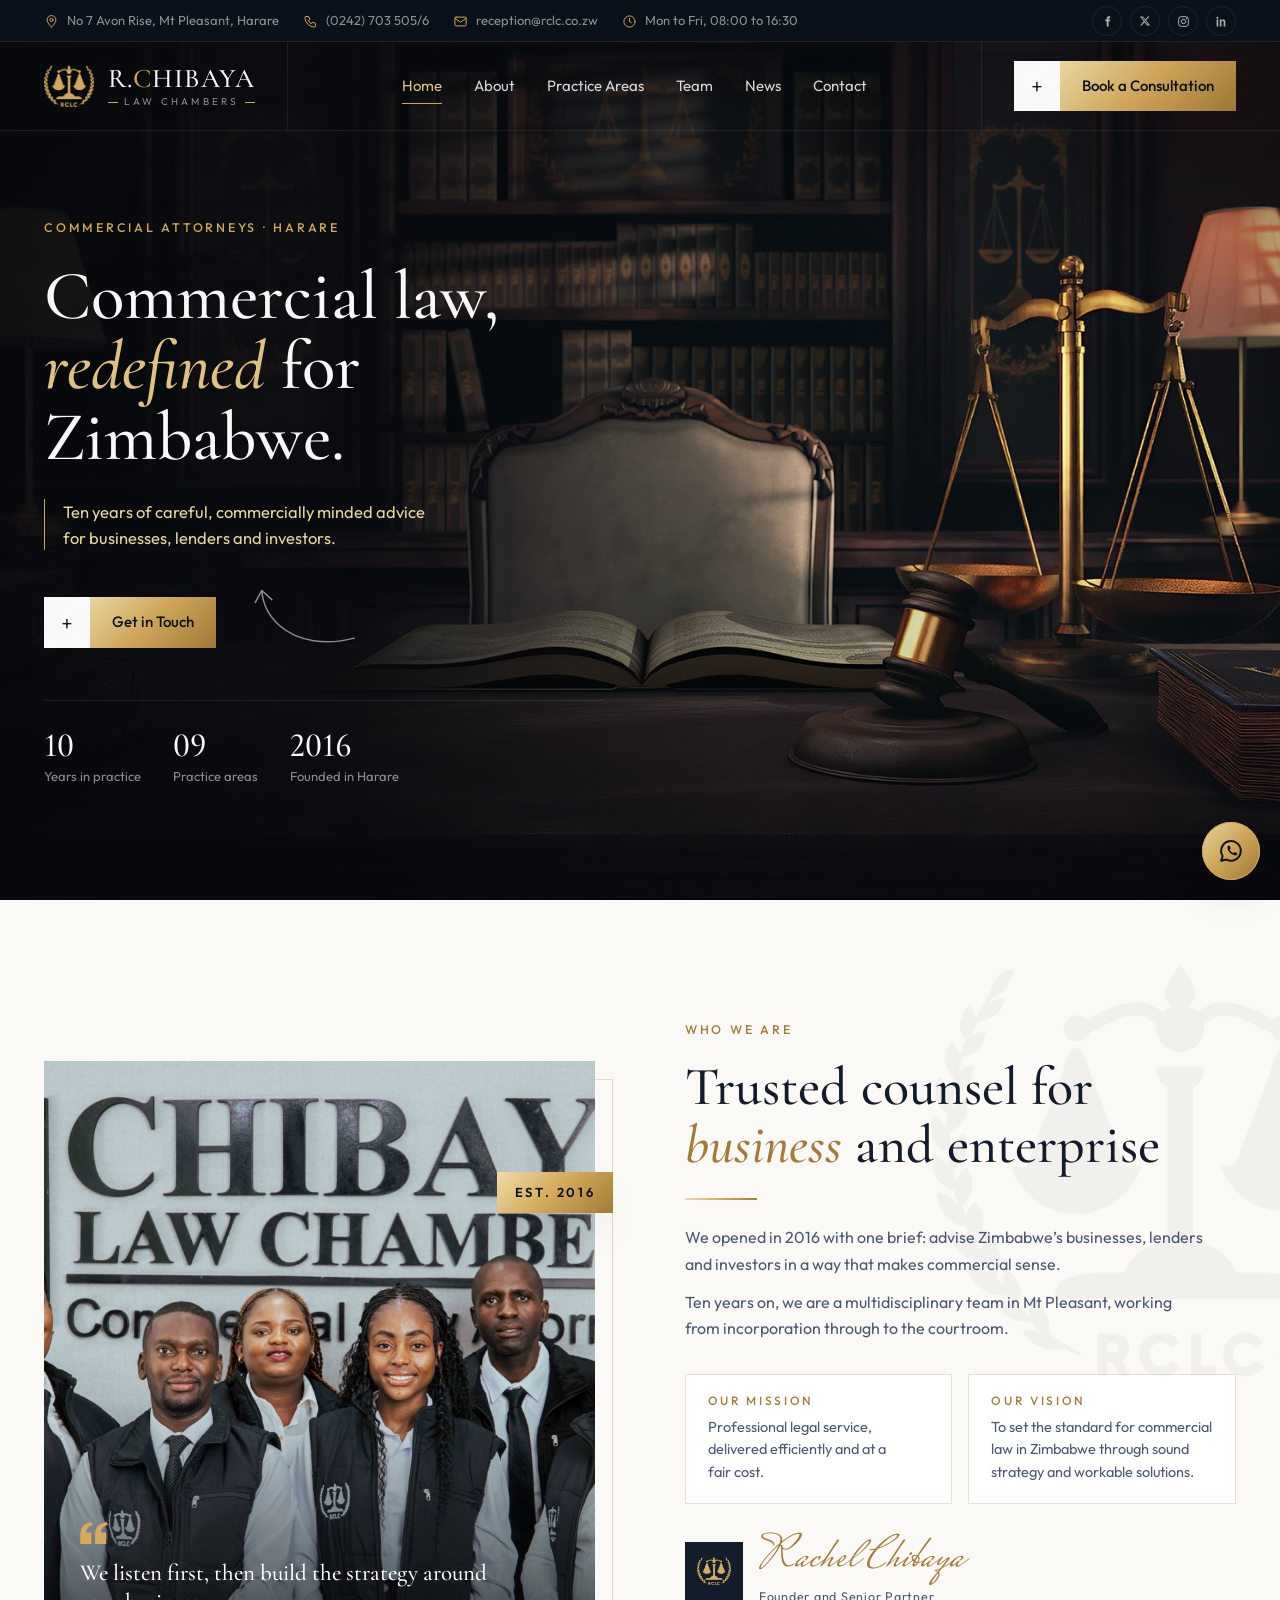
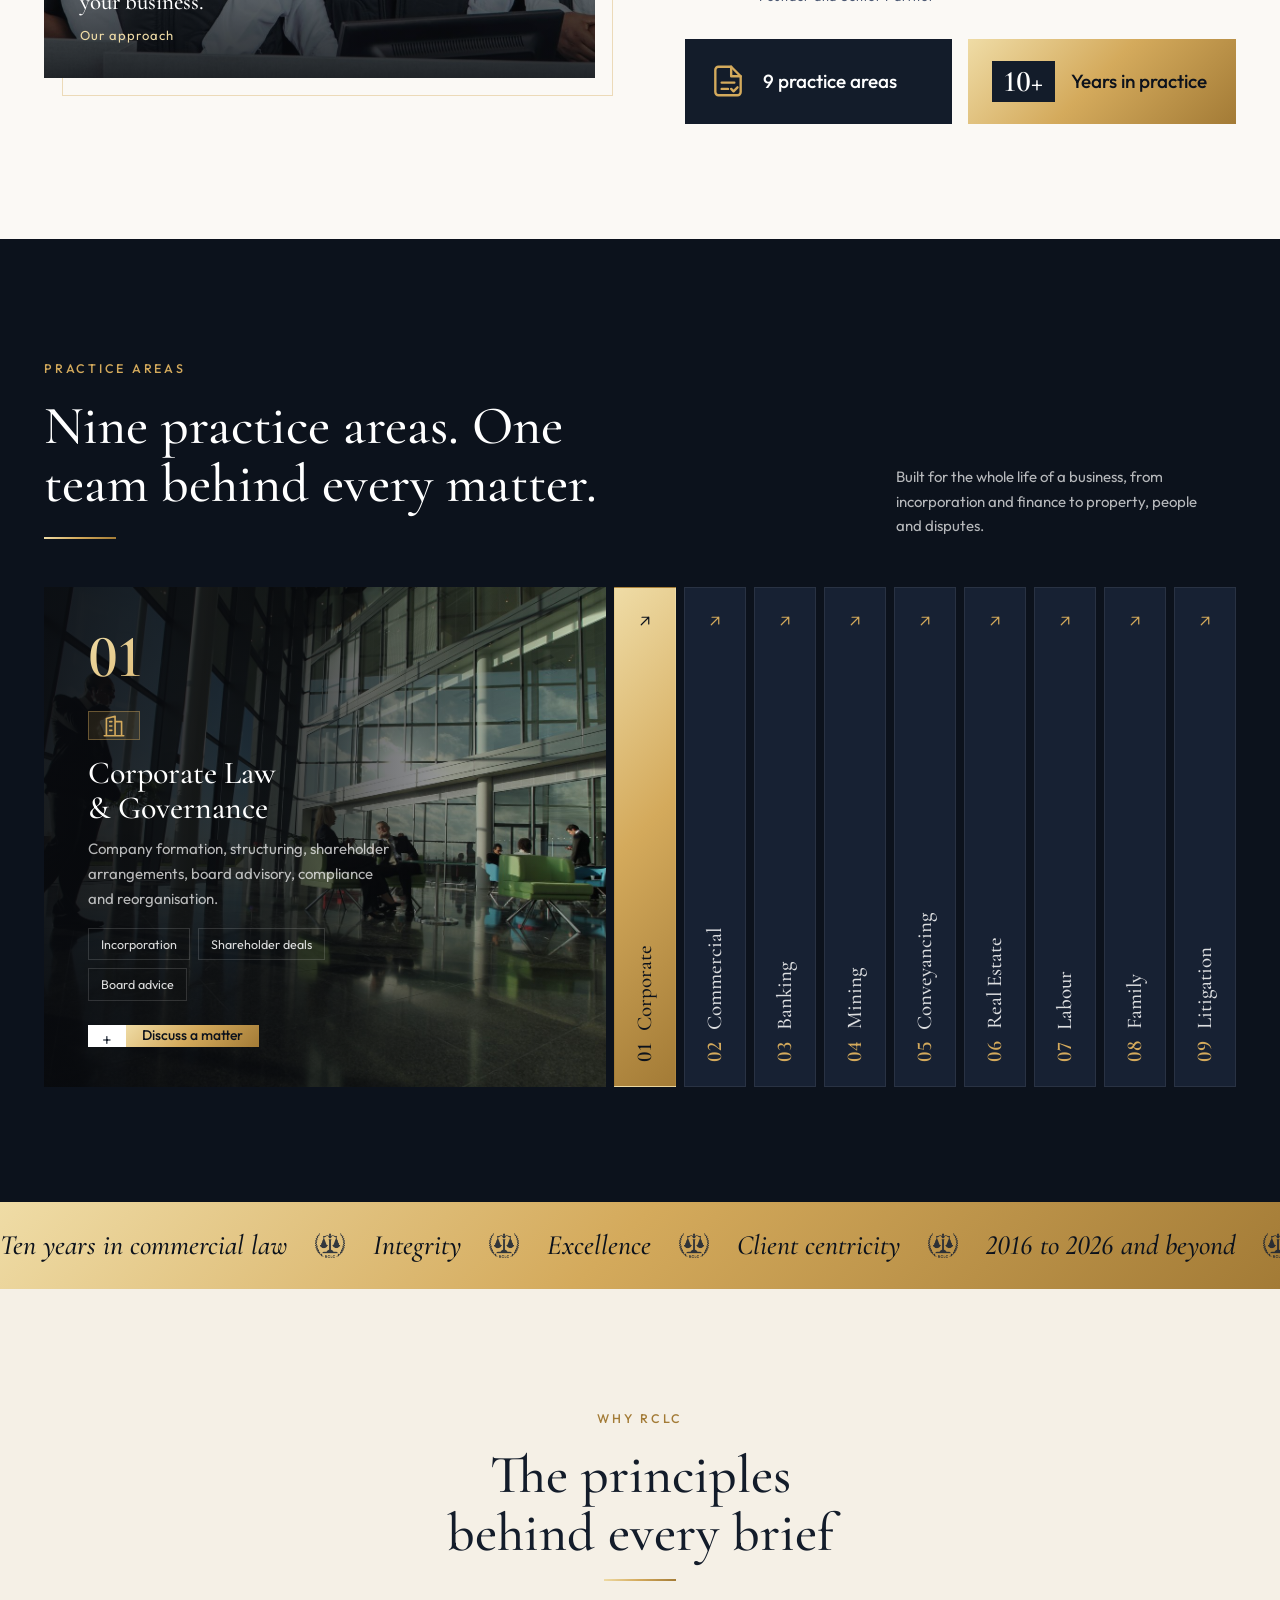
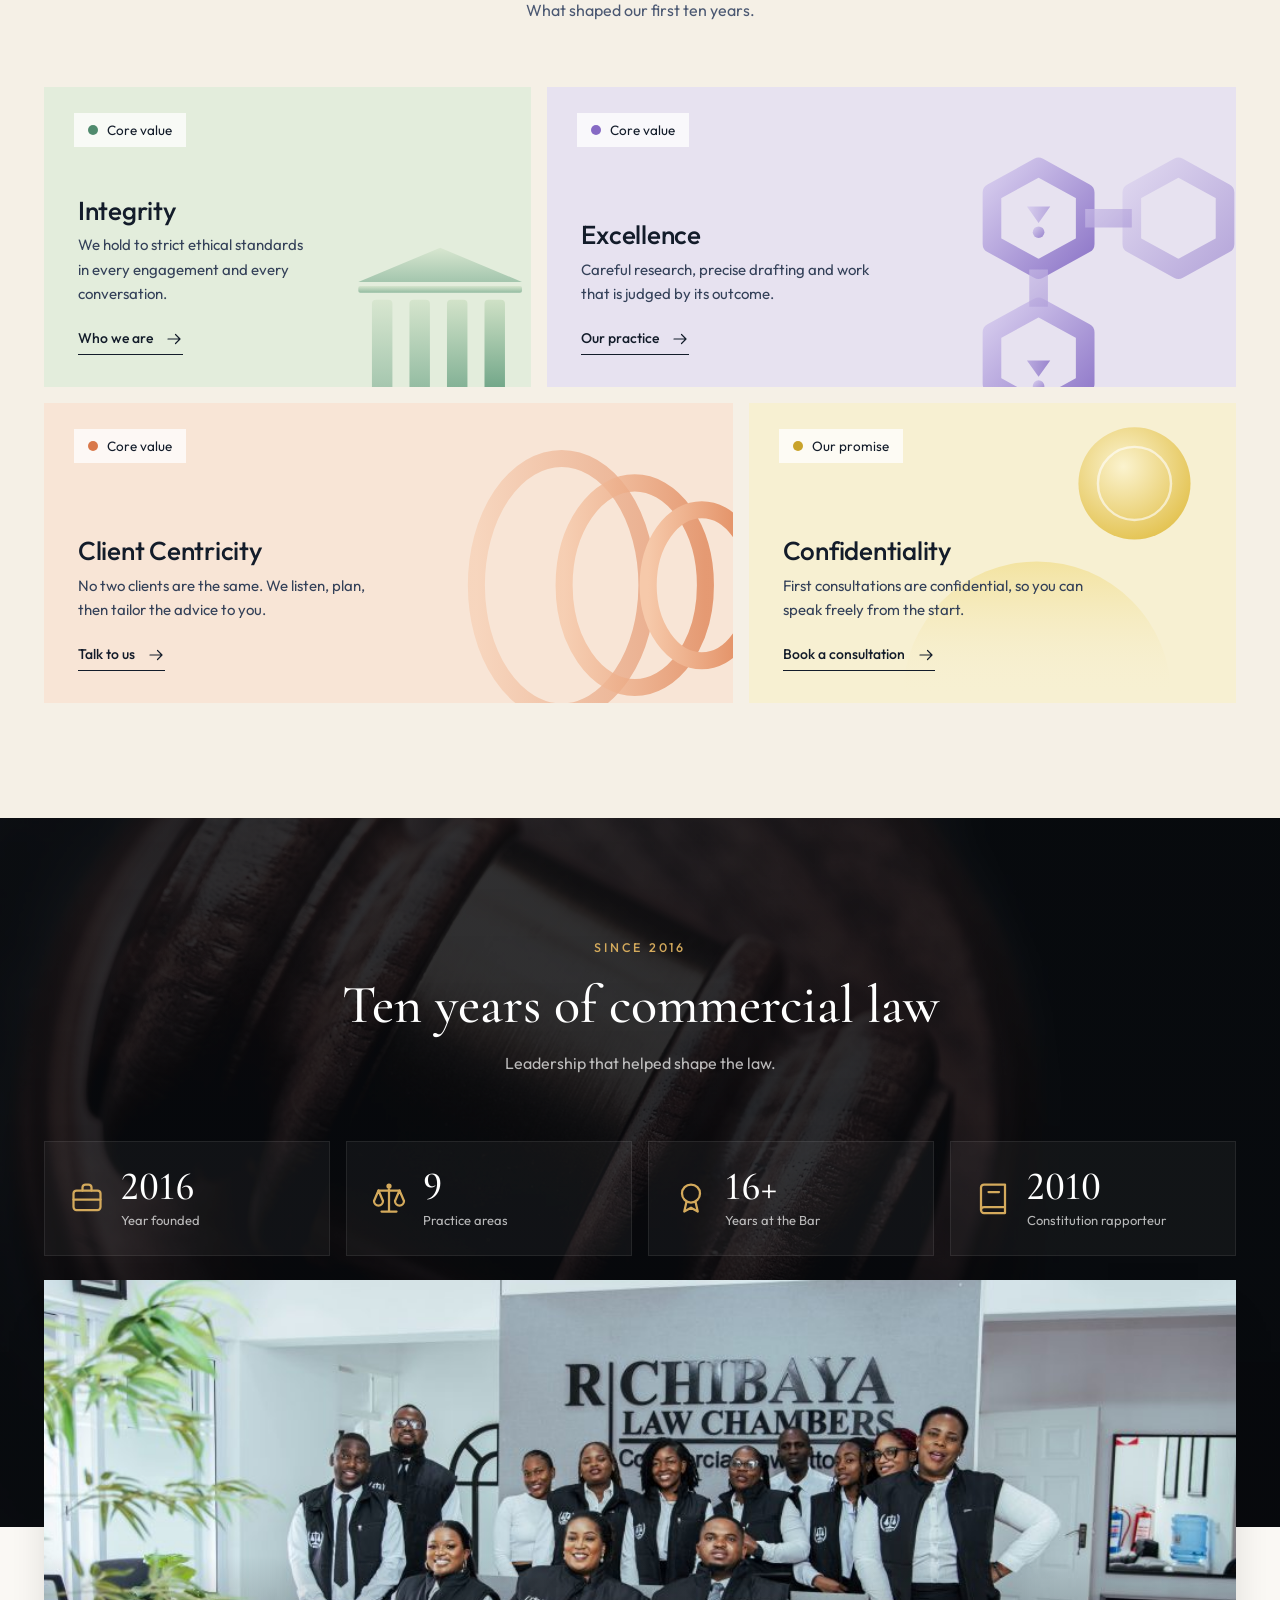
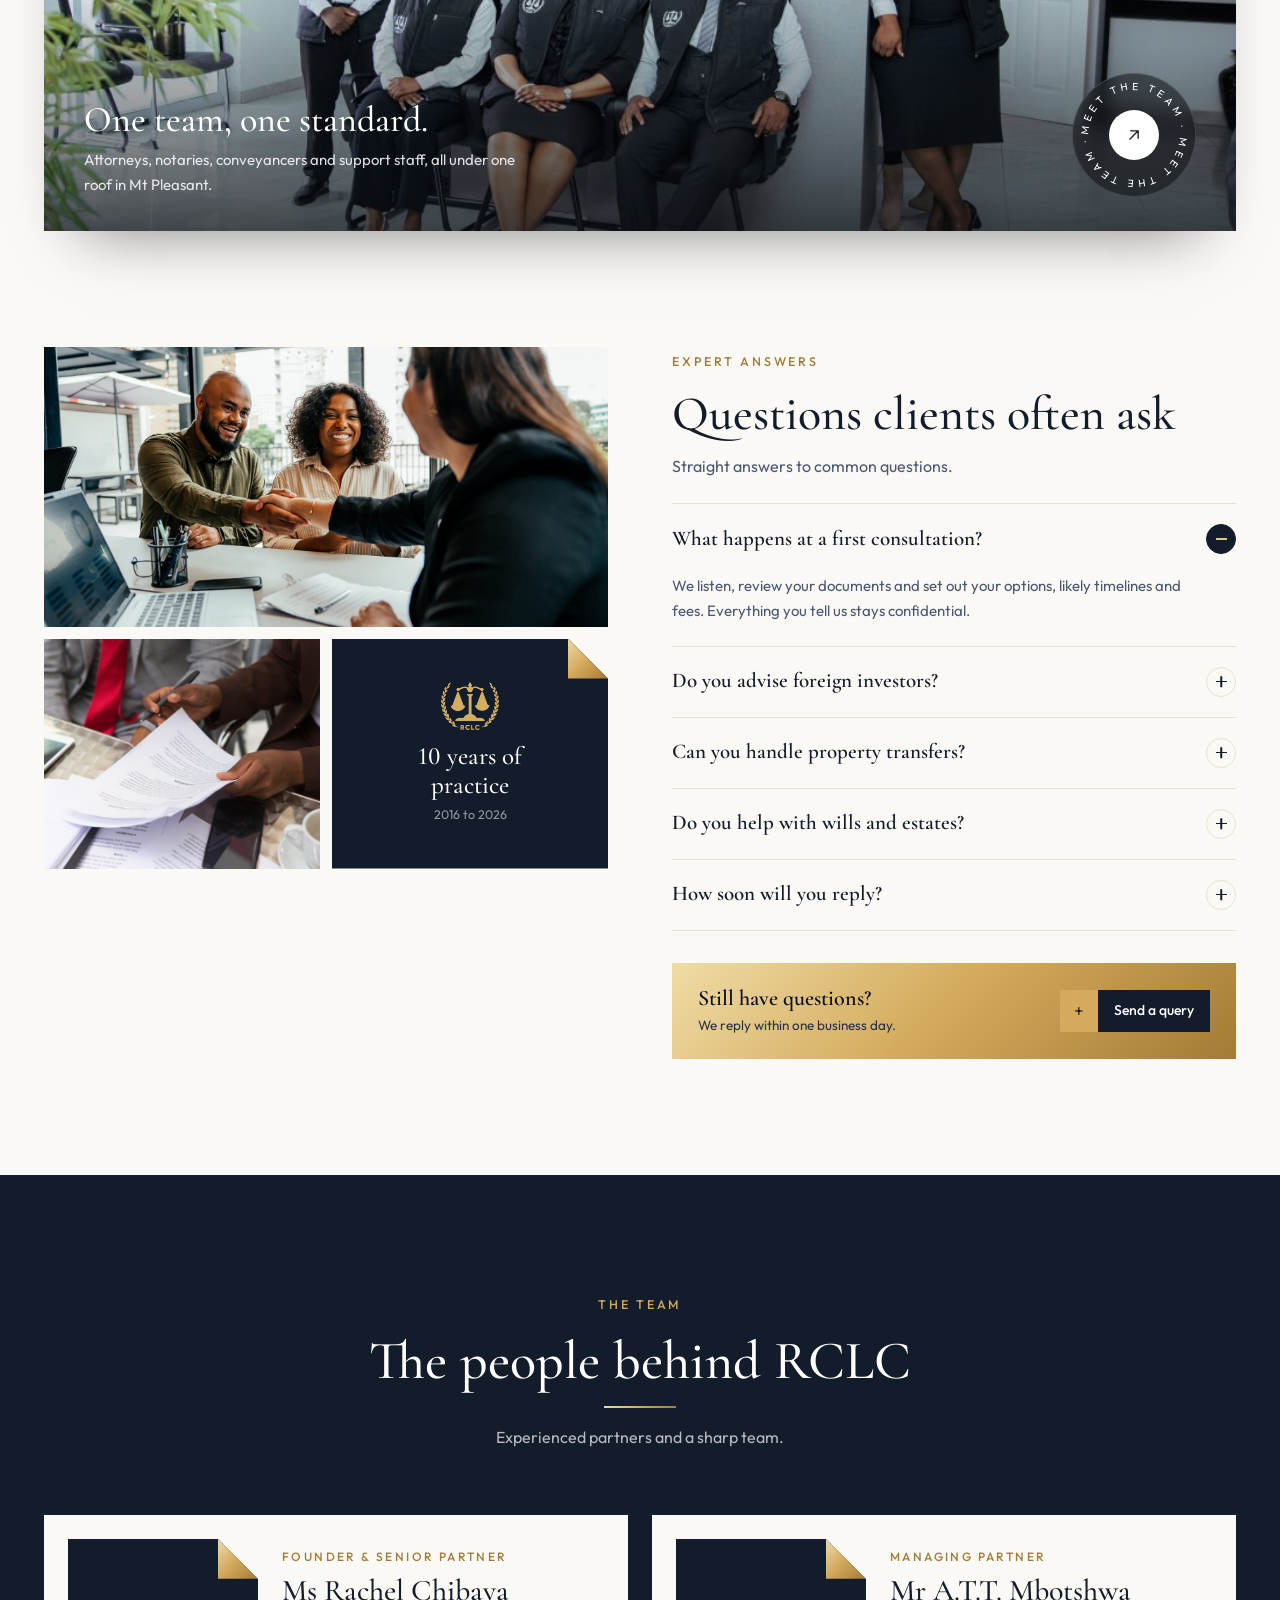
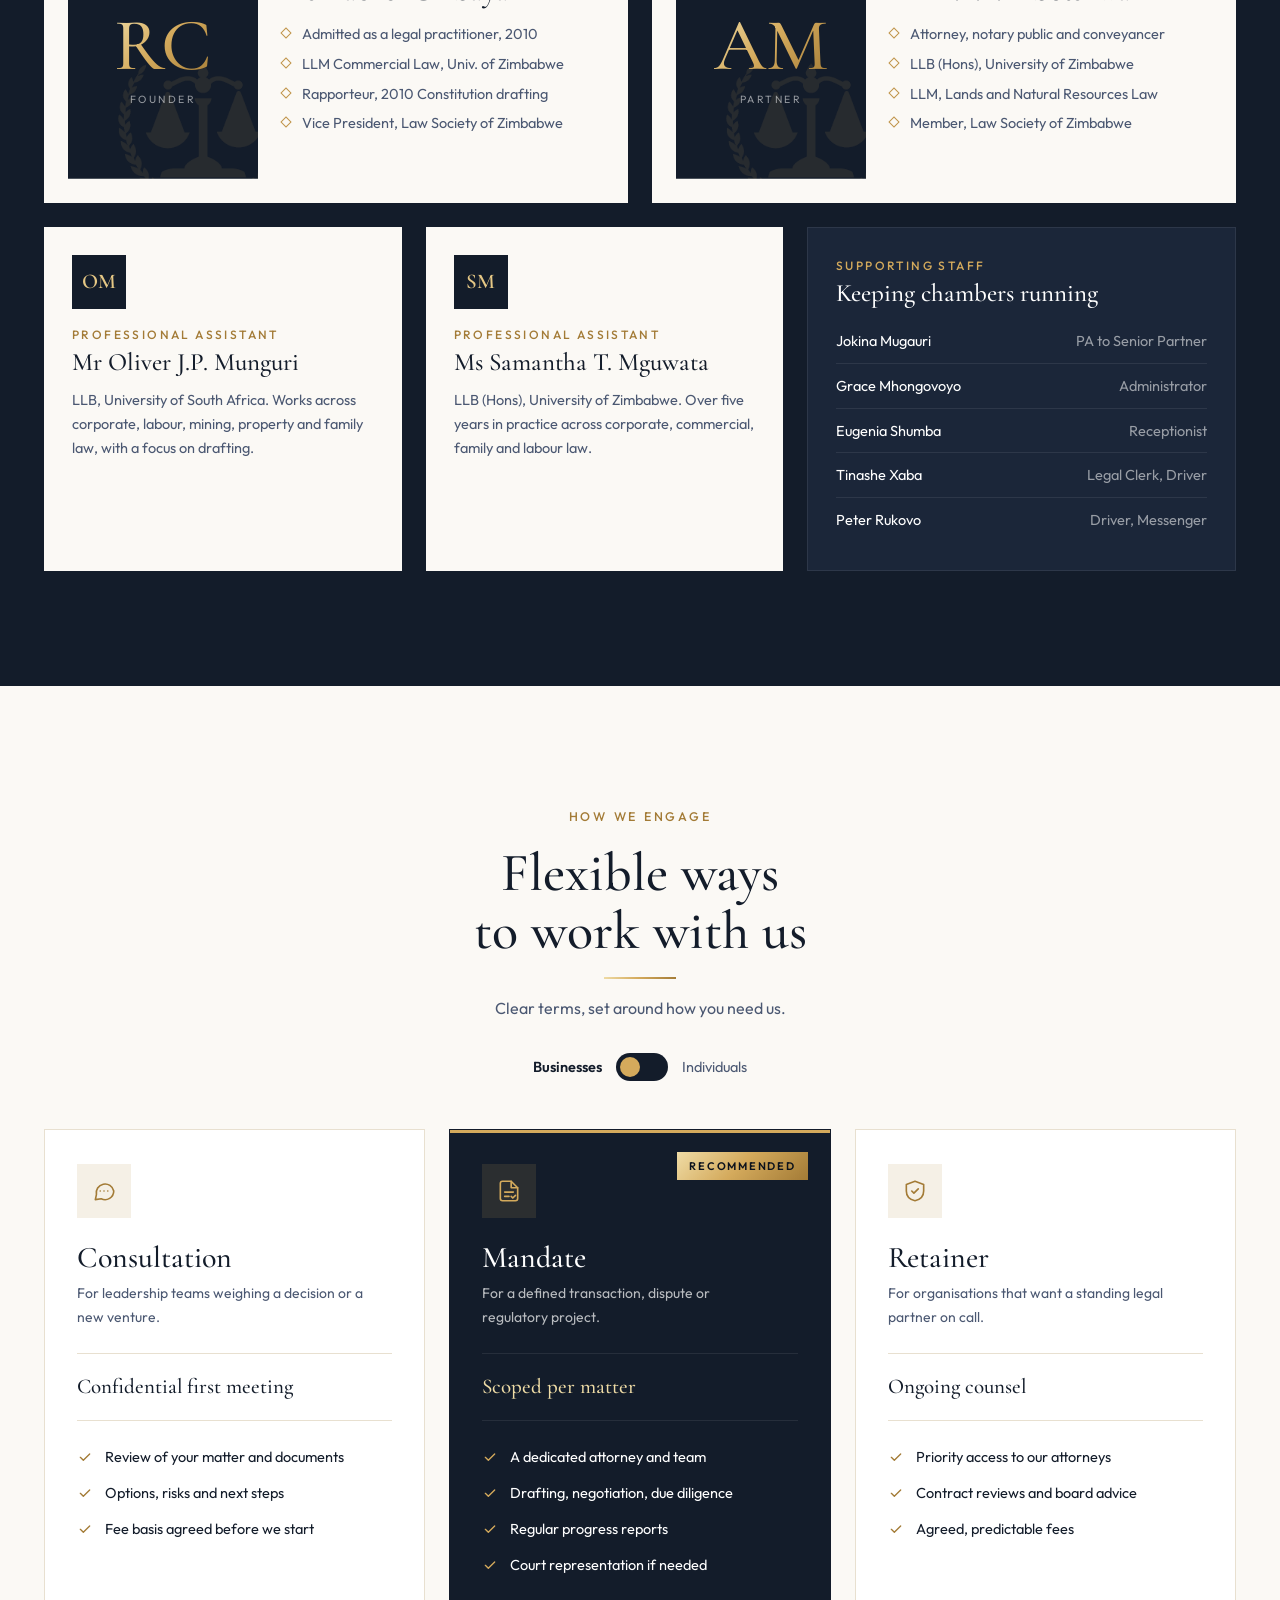
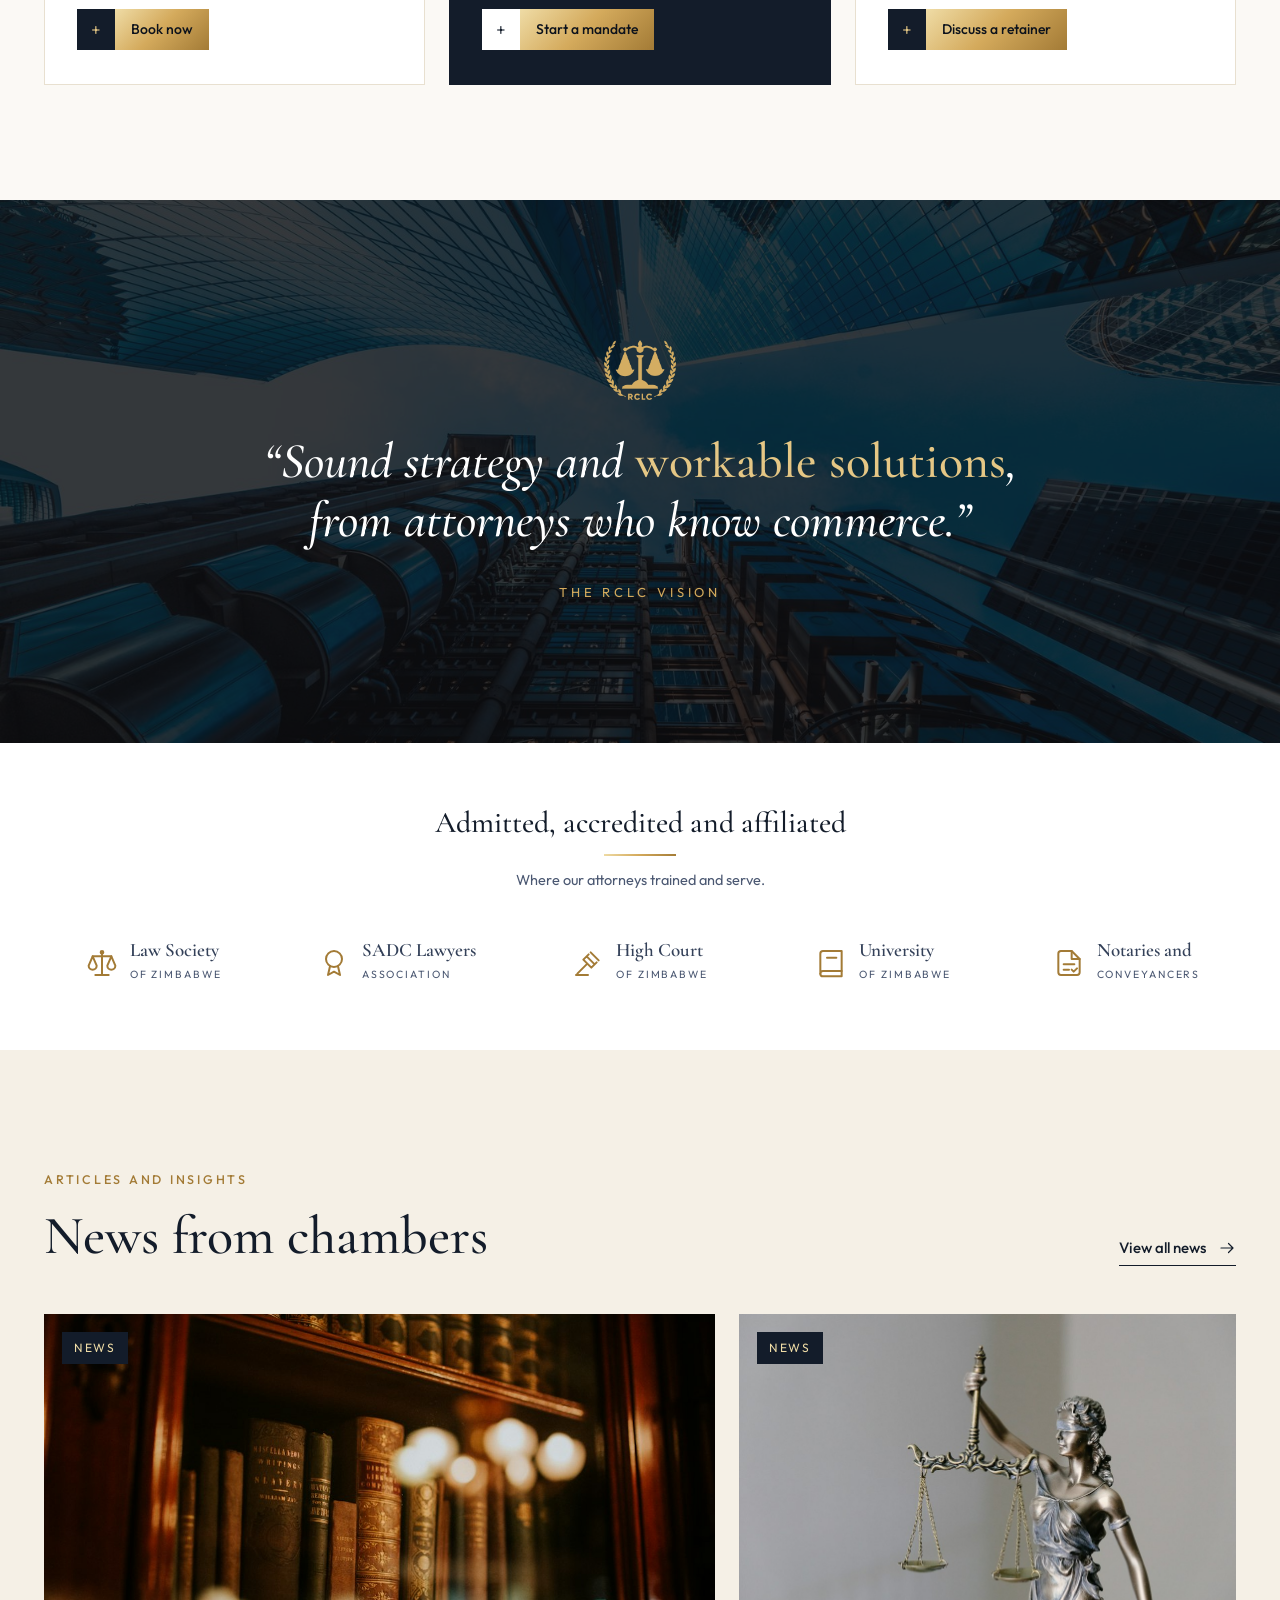
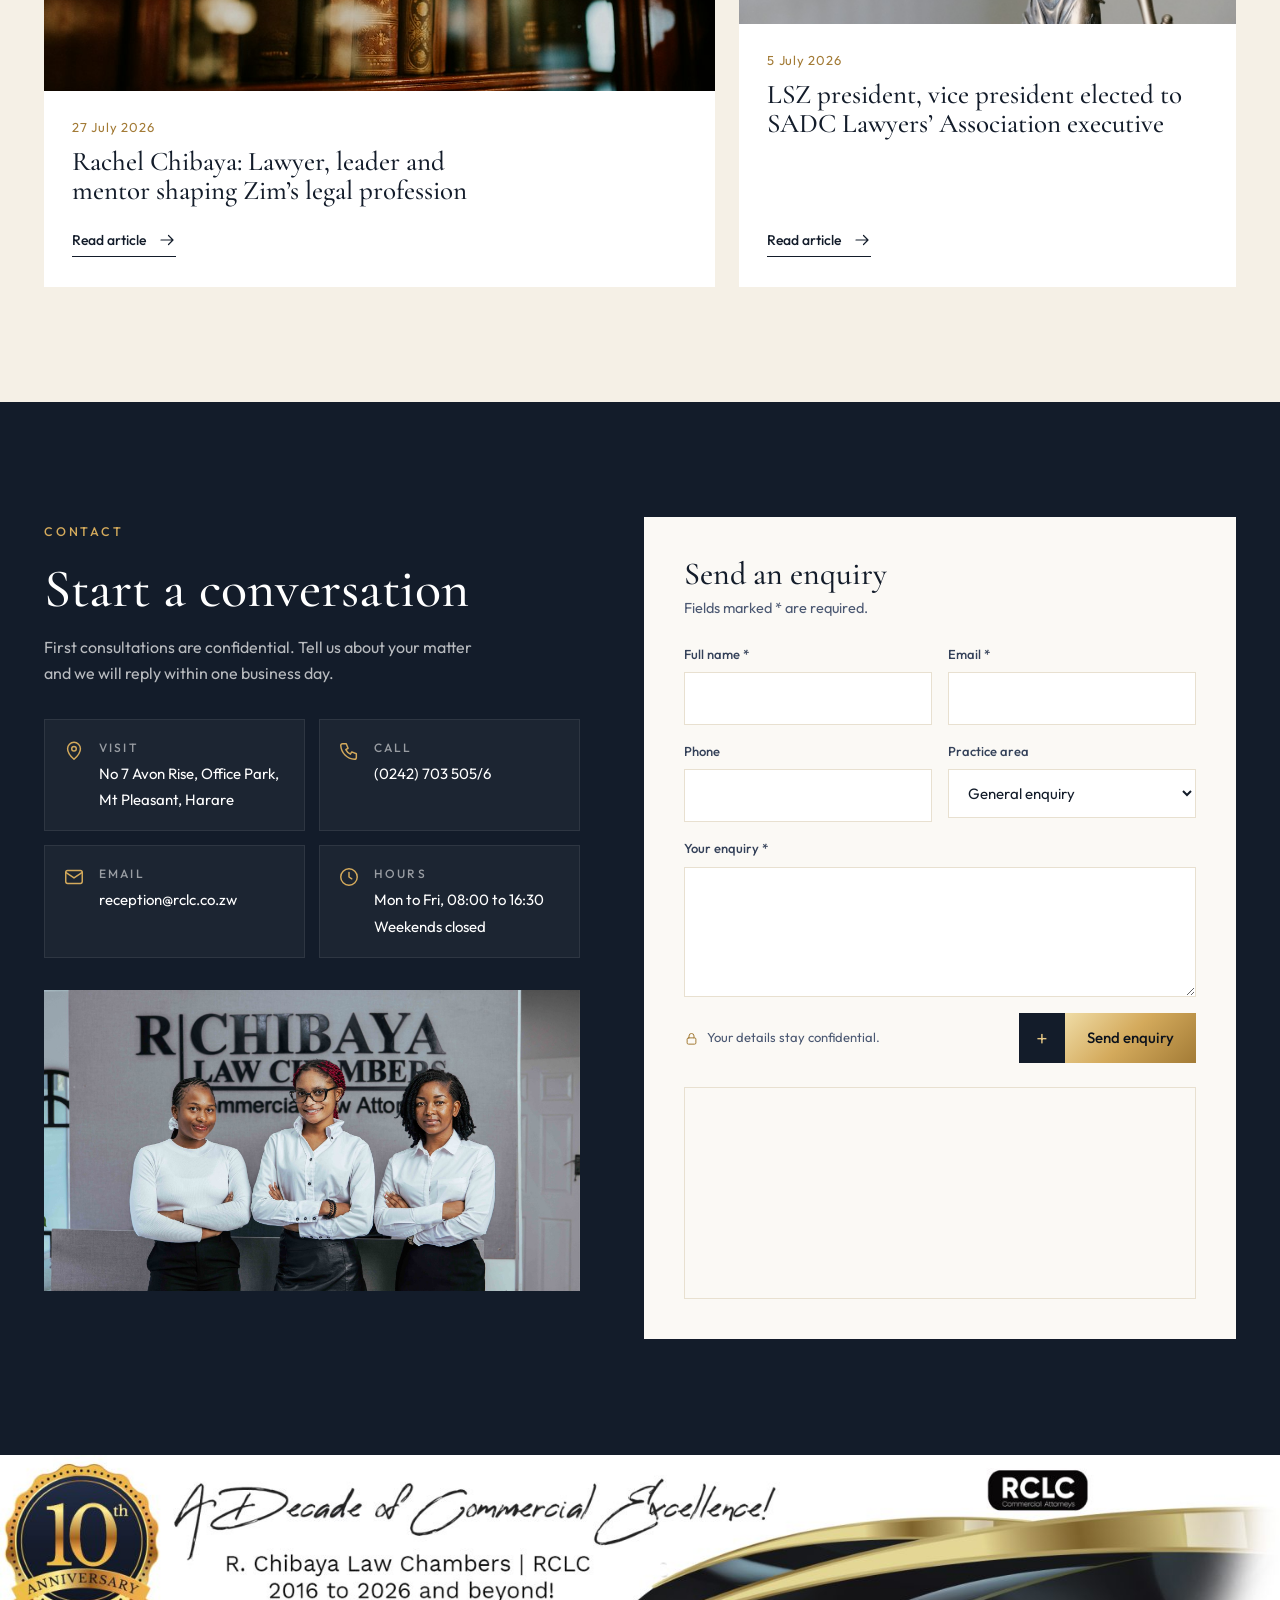
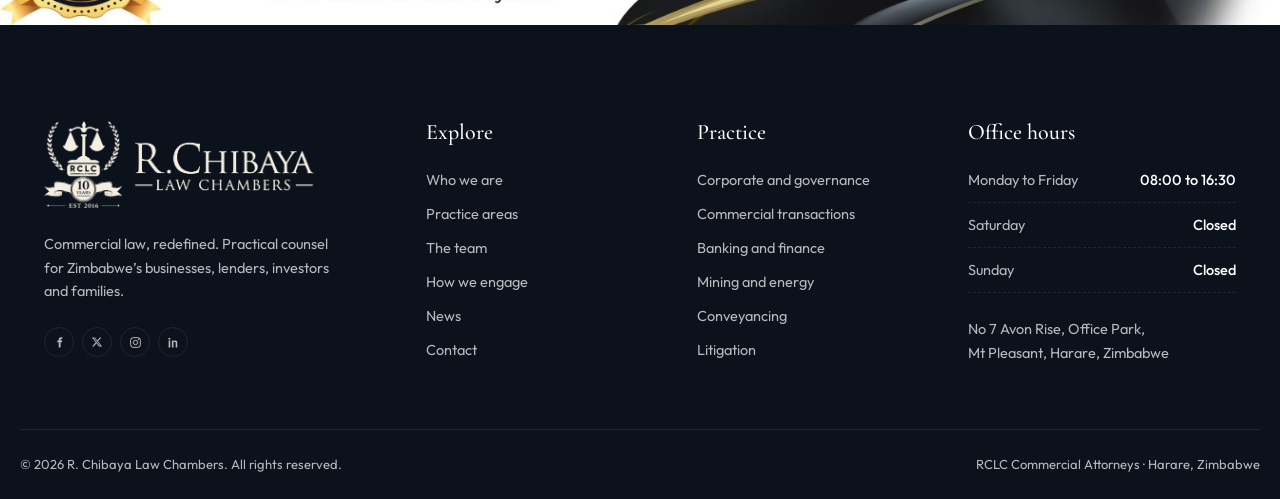
==== index.html @ d93a32fe "R. Chibaya Law Chambers website Single-page site for RCLC Commercial Attorneys, Harare: video hero, " ====
<!doctype html>
<html lang="en" class="no-js">
<head>
  <meta charset="utf-8">
  <meta name="viewport" content="width=device-width, initial-scale=1">
  <title>R. Chibaya Law Chambers | RCLC Commercial Attorneys, Harare</title>
  <meta name="description" content="R. Chibaya Law Chambers (RCLC), commercial attorneys in Harare since 2016. Corporate, commercial, banking, mining, property, labour, family and litigation work.">
  <meta name="theme-color" content="#0c121c">
  <script>document.documentElement.classList.replace("no-js", "js");</script>
  <link rel="icon" type="image/png" href="assets/img/emblem-gold.png">
  <link rel="preload" href="assets/fonts/cormorant-garamond-500-normal.woff2" as="font" type="font/woff2" crossorigin>
  <link rel="preload" href="assets/fonts/outfit-300-600-normal.woff2" as="font" type="font/woff2" crossorigin>
  <link rel="stylesheet" href="css/fonts.css">
  <link rel="stylesheet" href="css/styles.css">
</head>
<body>

<!-- icon set: hand-drawn inline SVG, owned by the site -->
<svg width="0" height="0" style="position:absolute" aria-hidden="true">
  <defs>
    <symbol id="i-pin" viewBox="0 0 24 24" fill="none" stroke="currentColor" stroke-width="1.6" stroke-linecap="round" stroke-linejoin="round"><path d="M12 21s-7-6.1-7-11.5A7 7 0 0 1 19 9.5C19 14.9 12 21 12 21z"/><circle cx="12" cy="9.5" r="2.5"/></symbol>
    <symbol id="i-phone" viewBox="0 0 24 24" fill="none" stroke="currentColor" stroke-width="1.6" stroke-linecap="round" stroke-linejoin="round"><path d="M5 4h4l2 5-2.5 1.5a11 11 0 0 0 5 5L15 13l5 2v4a2 2 0 0 1-2 2A16 16 0 0 1 3 6a2 2 0 0 1 2-2"/></symbol>
    <symbol id="i-mail" viewBox="0 0 24 24" fill="none" stroke="currentColor" stroke-width="1.6" stroke-linecap="round" stroke-linejoin="round"><rect x="3" y="5" width="18" height="14" rx="2"/><path d="m3 7 9 6 9-6"/></symbol>
    <symbol id="i-clock" viewBox="0 0 24 24" fill="none" stroke="currentColor" stroke-width="1.6" stroke-linecap="round" stroke-linejoin="round"><circle cx="12" cy="12" r="9"/><path d="M12 7v5l3 2"/></symbol>
    <symbol id="i-arrow" viewBox="0 0 24 24" fill="none" stroke="currentColor" stroke-width="1.6" stroke-linecap="round" stroke-linejoin="round"><path d="M4 12h16M14 6l6 6-6 6"/></symbol>
    <symbol id="i-up-right" viewBox="0 0 24 24" fill="none" stroke="currentColor" stroke-width="1.6" stroke-linecap="round" stroke-linejoin="round"><path d="M7 17 17 7M8 7h9v9"/></symbol>
    <symbol id="i-check" viewBox="0 0 24 24" fill="none" stroke="currentColor" stroke-width="2" stroke-linecap="round" stroke-linejoin="round"><path d="m5 12.5 4.5 4.5L19 7.5"/></symbol>
    <symbol id="i-lock" viewBox="0 0 24 24" fill="none" stroke="currentColor" stroke-width="1.6" stroke-linecap="round" stroke-linejoin="round"><rect x="5" y="11" width="14" height="10" rx="2"/><path d="M8 11V8a4 4 0 0 1 8 0v3"/></symbol>
    <symbol id="i-scales" viewBox="0 0 24 24" fill="none" stroke="currentColor" stroke-width="1.5" stroke-linecap="round" stroke-linejoin="round"><path d="M12 3v18M7 21h10M5 7h14M12 5a1 1 0 1 0 0-2 1 1 0 0 0 0 2"/><path d="m5 7-3 7a3 3 0 0 0 6 0zM19 7l-3 7a3 3 0 0 0 6 0z"/></symbol>
    <symbol id="i-building" viewBox="0 0 24 24" fill="none" stroke="currentColor" stroke-width="1.5" stroke-linecap="round" stroke-linejoin="round"><path d="M3 21h18M5 21V5l8-2v18M13 8h6v13"/><path d="M8 8h2M8 12h2M8 16h2"/></symbol>
    <symbol id="i-contract" viewBox="0 0 24 24" fill="none" stroke="currentColor" stroke-width="1.5" stroke-linecap="round" stroke-linejoin="round"><path d="M14 3H6a2 2 0 0 0-2 2v14a2 2 0 0 0 2 2h12a2 2 0 0 0 2-2V9z"/><path d="M14 3v6h6M8 13h8M8 17h4"/><path d="m14 17 1.5 1.5L18 16"/></symbol>
    <symbol id="i-bank" viewBox="0 0 24 24" fill="none" stroke="currentColor" stroke-width="1.5" stroke-linecap="round" stroke-linejoin="round"><path d="m3 9 9-5 9 5M4 10h16M5 10v8M9.5 10v8M14.5 10v8M19 10v8M3 21h18M4 18h16"/></symbol>
    <symbol id="i-mine" viewBox="0 0 24 24" fill="none" stroke="currentColor" stroke-width="1.5" stroke-linecap="round" stroke-linejoin="round"><path d="M2 20 9 9l4 6 3-4 6 9z"/><path d="M14 3c3 0 5 1.5 6 3M15.5 3 12 9"/></symbol>
    <symbol id="i-key" viewBox="0 0 24 24" fill="none" stroke="currentColor" stroke-width="1.5" stroke-linecap="round" stroke-linejoin="round"><path d="M3 11 12 4l9 7"/><path d="M5 10v10h6"/><circle cx="16" cy="16" r="2.5"/><path d="M18 17.5 21 20.5M19.5 19l1-1"/></symbol>
    <symbol id="i-crane" viewBox="0 0 24 24" fill="none" stroke="currentColor" stroke-width="1.5" stroke-linecap="round" stroke-linejoin="round"><path d="M6 21V4l-3 3M6 4h15M6 4l5 5M17 4v5M15 9h4v3h-4zM3 21h8"/></symbol>
    <symbol id="i-hardhat" viewBox="0 0 24 24" fill="none" stroke="currentColor" stroke-width="1.5" stroke-linecap="round" stroke-linejoin="round"><path d="M2 17h20v2H2zM4 17a8 8 0 0 1 16 0"/><path d="M10 9V6h4v3"/></symbol>
    <symbol id="i-family" viewBox="0 0 24 24" fill="none" stroke="currentColor" stroke-width="1.5" stroke-linecap="round" stroke-linejoin="round"><circle cx="8" cy="6" r="2.5"/><circle cx="16" cy="6" r="2.5"/><circle cx="12" cy="13" r="2"/><path d="M3 21v-5a5 5 0 0 1 5-5M21 21v-5a5 5 0 0 0-5-5M9 21v-2a3 3 0 0 1 6 0v2"/></symbol>
    <symbol id="i-gavel" viewBox="0 0 24 24" fill="none" stroke="currentColor" stroke-width="1.5" stroke-linecap="round" stroke-linejoin="round"><path d="m14 4 6 6M11 7l6 6M12.5 5.5l-4 4 6 6 4-4M11.5 12.5 4 20M3 21h9"/></symbol>
    <symbol id="i-briefcase" viewBox="0 0 24 24" fill="none" stroke="currentColor" stroke-width="1.5" stroke-linecap="round" stroke-linejoin="round"><rect x="3" y="7" width="18" height="13" rx="2"/><path d="M9 7V5a2 2 0 0 1 2-2h2a2 2 0 0 1 2 2v2M3 13h18"/></symbol>
    <symbol id="i-award" viewBox="0 0 24 24" fill="none" stroke="currentColor" stroke-width="1.5" stroke-linecap="round" stroke-linejoin="round"><circle cx="12" cy="9" r="6"/><path d="m9 14.5-1.5 6.5 4.5-2.5 4.5 2.5-1.5-6.5"/></symbol>
    <symbol id="i-book" viewBox="0 0 24 24" fill="none" stroke="currentColor" stroke-width="1.5" stroke-linecap="round" stroke-linejoin="round"><path d="M4 5a2 2 0 0 1 2-2h14v15H6a2 2 0 0 0-2 2z"/><path d="M4 20a2 2 0 0 0 2 2h14v-4M9 8h7"/></symbol>
    <symbol id="i-chat" viewBox="0 0 24 24" fill="none" stroke="currentColor" stroke-width="1.5" stroke-linecap="round" stroke-linejoin="round"><path d="M21 12a8 8 0 0 1-11.6 7.1L4 20l1-4.6A8 8 0 1 1 21 12z"/><path d="M8.5 12h.01M12 12h.01M15.5 12h.01"/></symbol>
    <symbol id="i-shield" viewBox="0 0 24 24" fill="none" stroke="currentColor" stroke-width="1.5" stroke-linecap="round" stroke-linejoin="round"><path d="M12 3 4 6v6c0 5 3.5 8 8 9 4.5-1 8-4 8-9V6z"/><path d="m9 12 2 2 4-4"/></symbol>
    <symbol id="i-wa" viewBox="0 0 24 24"><path d="M3.6 20.4l1.25-4.1A8.4 8.4 0 1 1 8.1 19.3z" fill="none" stroke="currentColor" stroke-width="1.7" stroke-linejoin="round"/><path d="M9.1 7.9c.2-.4.5-.5.8-.5h.5c.2 0 .4.1.5.4l.7 1.6c.1.2 0 .5-.1.6l-.5.6c-.1.1-.1.3 0 .5.6 1.1 1.5 2 2.6 2.6.2.1.4.1.5 0l.6-.6c.2-.2.4-.2.6-.1l1.6.7c.3.1.4.3.4.5v.5c0 .3-.1.6-.5.8-.6.3-1.7.5-3.5-.4a9 9 0 0 1-3.8-3.8c-.8-1.7-.6-2.8-.4-3.4z" fill="currentColor"/></symbol>
    <symbol id="i-fb" viewBox="0 0 24 24" fill="currentColor"><path d="M14 8.5V6.8c0-.8.2-1.3 1.4-1.3H17V2.6c-.3 0-1.3-.1-2.4-.1-2.4 0-4 1.4-4 4.1v1.9H8v3.2h2.6V21H14v-9.3h2.6l.4-3.2z"/></symbol>
    <symbol id="i-x" viewBox="0 0 24 24" fill="currentColor"><path d="M17.8 3h3.1l-6.8 7.7 8 10.3h-6.2l-4.9-6.3L5.4 21H2.3l7.2-8.3L1.8 3h6.4l4.4 5.8zm-1.1 16.2h1.7L7.4 4.7H5.5z"/></symbol>
    <symbol id="i-ig" viewBox="0 0 24 24" fill="none" stroke="currentColor" stroke-width="1.8"><rect x="3" y="3" width="18" height="18" rx="5"/><circle cx="12" cy="12" r="4"/><circle cx="17.5" cy="6.5" r=".6" fill="currentColor"/></symbol>
    <symbol id="i-in" viewBox="0 0 24 24" fill="currentColor"><path d="M4.5 3a2 2 0 1 1 0 4 2 2 0 0 1 0-4zM3 8.5h3V21H3zM9 8.5h2.9v1.7h.1c.4-.8 1.4-1.9 3.4-1.9 3.1 0 3.6 2 3.6 4.7V21h-3v-7c0-1.6 0-3.3-2-3.3s-2.1 1.5-2.1 3.2V21H9z"/></symbol>
  </defs>
</svg>

<div class="topbar">
  <div class="container">
    <div class="topbar-info">
      <span><svg width="15" height="15" aria-hidden="true"><use href="#i-pin"/></svg>No 7 Avon Rise, Mt Pleasant, Harare</span>
      <a href="tel:+263242703505"><svg width="15" height="15" aria-hidden="true"><use href="#i-phone"/></svg>(0242) 703 505/6</a>
      <a href="mailto:reception@rclc.co.zw" class="hide-md"><svg width="15" height="15" aria-hidden="true"><use href="#i-mail"/></svg>reception@rclc.co.zw</a>
      <span class="hide-lg"><svg width="15" height="15" aria-hidden="true"><use href="#i-clock"/></svg>Mon to Fri, 08:00 to 16:30</span>
    </div>
    <div class="socials">
      <a href="https://www.facebook.com/RChibayaLawC" target="_blank" rel="noopener" aria-label="Facebook"><svg width="13" height="13" aria-hidden="true"><use href="#i-fb"/></svg></a>
      <a href="https://twitter.com/RChibayaLawFirm" target="_blank" rel="noopener" aria-label="X (Twitter)"><svg width="12" height="12" aria-hidden="true"><use href="#i-x"/></svg></a>
      <a href="https://www.instagram.com/lawfirmzim/" target="_blank" rel="noopener" aria-label="Instagram"><svg width="13" height="13" aria-hidden="true"><use href="#i-ig"/></svg></a>
      <a href="https://www.linkedin.com/company/r-chibaya-law-chambers/" target="_blank" rel="noopener" aria-label="LinkedIn"><svg width="13" height="13" aria-hidden="true"><use href="#i-in"/></svg></a>
    </div>
  </div>
</div>

<header class="site-header" id="header">
  <div class="container header-grid">
    <a href="#home" class="brand" aria-label="R. Chibaya Law Chambers, home">
      <img src="assets/img/emblem-gold.png" alt="" width="450" height="372">
      <span class="brand-text"><strong>R.<span>C</span>HIBAYA</strong><small>LAW CHAMBERS</small></span>
    </a>
    <nav class="main-nav" id="nav" aria-label="Main">
      <a href="#home" class="active">Home</a>
      <a href="#about">About</a>
      <a href="#practice">Practice Areas</a>
      <a href="#team">Team</a>
      <a href="#insights">News</a>
      <a href="#contact">Contact</a>
      <div class="nav-extra">
        <a href="tel:+263242703505"><svg width="16" height="16" aria-hidden="true"><use href="#i-phone"/></svg>(0242) 703 505/6</a>
        <a href="mailto:reception@rclc.co.zw"><svg width="16" height="16" aria-hidden="true"><use href="#i-mail"/></svg>reception@rclc.co.zw</a>
        <a href="#contact" class="btn"><span class="btn-icon" aria-hidden="true">+</span><span class="btn-label">Book a Consultation</span></a>
      </div>
    </nav>
    <div class="header-cta">
      <a href="#contact" class="btn"><span class="btn-icon" aria-hidden="true">+</span><span class="btn-label">Book a Consultation</span></a>
    </div>
    <button class="nav-toggle" type="button" aria-label="Open menu" aria-expanded="false" aria-controls="nav"><span></span></button>
  </div>
</header>

<main>
<!-- ============ HERO ============ -->
<section class="hero" id="home">
  <div class="hero-media" aria-hidden="true">
    <video class="hero-video" autoplay muted loop playsinline preload="auto" disablepictureinpicture>
      <source src="assets/video/hero-portrait.mp4" type="video/mp4" media="(max-width: 720px) and (orientation: portrait)">
      <source src="assets/video/hero-wide.mp4" type="video/mp4">
    </video>
  </div>
  <div class="container hero-grid">
    <div class="hero-copy">
      <span class="eyebrow reveal">Commercial attorneys · Harare</span>
      <h1 class="reveal">Commercial law,<br> <em>redefined</em> for<br> Zimbabwe.</h1>
      <p class="hero-sub reveal">Ten years of careful, commercially minded advice for businesses, lenders and investors.</p>
      <div class="hero-actions reveal">
        <a href="#contact" class="btn"><span class="btn-icon" aria-hidden="true">+</span><span class="btn-label">Get in Touch</span></a>
        <svg class="hero-arrow" viewBox="0 0 120 70" fill="none" aria-hidden="true"><path d="M116 58c-30 8-62 4-82-14C22 33 16 20 15 6M15 6l-7 13M15 6l11 10" stroke="currentColor" stroke-width="1.6" stroke-linecap="round"/></svg>
      </div>
      <div class="hero-trust reveal">
        <div><strong>10</strong>Years in practice</div>
        <div><strong>09</strong>Practice areas</div>
        <div><strong>2016</strong>Founded in Harare</div>
      </div>
    </div>

  </div>
</section>

<!-- ============ ABOUT (light) ============ -->
<section class="about" id="about">
  <div class="container about-grid">
    <div class="about-media reveal">
      <span class="est-tag">EST. 2016</span>
      <div class="frame">
        <img src="assets/img/team-reception.jpg" alt="RCLC attorneys and staff at the chambers reception in Mt Pleasant, Harare" loading="lazy" width="1000" height="900">
        <blockquote>
          <svg width="28" height="22" viewBox="0 0 30 24" fill="currentColor" aria-hidden="true"><path d="M0 24V13.7C0 5.8 4.2 1.2 12.6 0l1.2 3.3C9 4.5 6.7 7.2 6.5 11.4H12V24zm16.2 0V13.7C16.2 5.8 20.4 1.2 28.8 0L30 3.3c-4.8 1.2-7.1 3.9-7.3 8.1h5.5V24z"/></svg>
          <p>We listen first, then build the strategy around your business.</p>
          <cite>Our approach</cite>
        </blockquote>
      </div>
    </div>

    <div class="about-copy">
      <span class="eyebrow reveal">Who we are</span>
      <h2 class="reveal">Trusted counsel for <em>business</em> and enterprise</h2>
      <div class="rule reveal"></div>
      <p class="reveal">We opened in 2016 with one brief: advise Zimbabwe’s businesses, lenders and investors in a way that makes commercial sense.</p>
      <p class="reveal">Ten years on, we are a multidisciplinary team in Mt Pleasant, working from incorporation through to the courtroom.</p>

      <div class="mv reveal">
        <div><h3>Our mission</h3><p>Professional legal service, delivered efficiently and at a fair cost.</p></div>
        <div><h3>Our vision</h3><p>To set the standard for commercial law in Zimbabwe through sound strategy and workable solutions.</p></div>
      </div>

      <div class="signature reveal">
        <span class="av"><img src="assets/img/emblem-gold.png" alt="" width="450" height="372"></span>
        <div><span class="sig">Rachel Chibaya</span><small>Founder and Senior Partner</small></div>
      </div>

      <div class="about-stats reveal">
        <div class="stat-card stat-card--dark">
          <svg width="38" height="38" aria-hidden="true"><use href="#i-contract"/></svg>
          <strong>9 practice areas</strong>
        </div>
        <div class="stat-card stat-card--gold">
          <span class="num"><span data-count="10">10</span>+</span>
          <strong>Years in practice</strong>
        </div>
      </div>
    </div>
  </div>
</section>

<!-- ============ PRACTICE AREAS (dark) ============ -->
<section class="practice ground-dark" id="practice">
  <div class="container">
    <div class="practice-head">
      <div>
        <span class="eyebrow reveal">Practice areas</span>
        <h2 class="reveal">Nine practice areas. One team behind every matter.</h2>
        <div class="rule reveal"></div>
      </div>
      <p class="reveal">Built for the whole life of a business, from incorporation and finance to property, people and disputes.</p>
    </div>

    <div class="pa-wrap reveal">
      <div class="pa-stage" id="pa-stage">
        <article class="pa is-active" id="pa-1" aria-labelledby="pa-1-t">
          <img class="pa-ambient" src="assets/img/corporate.jpg" alt="" aria-hidden="true" loading="lazy" width="1600" height="1067">
          <div class="pa-media"><img src="assets/img/corporate.jpg" alt="Executives meeting in a glass-walled corporate atrium" loading="lazy" width="1600" height="1067"></div>
          <div class="pa-info">
            <span class="pa-num">01</span>
            <span class="pa-icon" aria-hidden="true"><svg width="26" height="26"><use href="#i-building"/></svg></span>
            <h3 id="pa-1-t">Corporate Law &amp; Governance</h3>
            <p>Company formation, structuring, shareholder arrangements, board advisory, compliance and reorganisation.</p>
            <div class="pa-tags"><span>Incorporation</span><span>Shareholder deals</span><span>Board advice</span></div>
            <a href="#contact" class="btn btn--sm"><span class="btn-icon" aria-hidden="true">+</span><span class="btn-label">Discuss a matter</span></a>
          </div>
        </article>
        <article class="pa" id="pa-2" aria-labelledby="pa-2-t">
          <img class="pa-ambient" src="assets/img/commercial.jpg" alt="" aria-hidden="true" loading="lazy" width="1000" height="668">
          <div class="pa-media"><img src="assets/img/commercial.jpg" alt="Hand signing a commercial agreement with a fountain pen" loading="lazy" width="1000" height="668"></div>
          <div class="pa-info">
            <span class="pa-num">02</span>
            <span class="pa-icon" aria-hidden="true"><svg width="26" height="26"><use href="#i-contract"/></svg></span>
            <h3 id="pa-2-t">Commercial Law &amp; Transactions</h3>
            <p>We draft and negotiate joint ventures, supply and distribution agreements, and service contracts.</p>
            <div class="pa-tags"><span>Joint ventures</span><span>Distribution</span><span>Service contracts</span></div>
            <a href="#contact" class="btn btn--sm"><span class="btn-icon" aria-hidden="true">+</span><span class="btn-label">Discuss a matter</span></a>
          </div>
        </article>
        <article class="pa" id="pa-3" aria-labelledby="pa-3-t">
          <img class="pa-ambient" src="assets/img/banking.jpg" alt="" aria-hidden="true" loading="lazy" width="1024" height="683">
          <div class="pa-media"><img src="assets/img/banking.jpg" alt="Banknotes representing finance and investment" loading="lazy" width="1024" height="683"></div>
          <div class="pa-info">
            <span class="pa-num">03</span>
            <span class="pa-icon" aria-hidden="true"><svg width="26" height="26"><use href="#i-bank"/></svg></span>
            <h3 id="pa-3-t">Banking, Finance &amp; Investment</h3>
            <p>Loan structuring, security arrangements, due diligence, and financial and exchange control compliance.</p>
            <div class="pa-tags"><span>Loans</span><span>Security</span><span>Exchange control</span></div>
            <a href="#contact" class="btn btn--sm"><span class="btn-icon" aria-hidden="true">+</span><span class="btn-label">Discuss a matter</span></a>
          </div>
        </article>
        <article class="pa" id="pa-4" aria-labelledby="pa-4-t">
          <img class="pa-ambient" src="assets/img/mining.jpg" alt="" aria-hidden="true" loading="lazy" width="780" height="516">
          <div class="pa-media"><img src="assets/img/mining.jpg" alt="Haul truck working in an open-pit mine" loading="lazy" width="780" height="516"></div>
          <div class="pa-info">
            <span class="pa-num">04</span>
            <span class="pa-icon" aria-hidden="true"><svg width="26" height="26"><use href="#i-mine"/></svg></span>
            <h3 id="pa-4-t">Mining, Energy &amp; Environment</h3>
            <p>Mining rights, joint ventures and licensing, plus the regulatory and environmental duties that follow.</p>
            <div class="pa-tags"><span>Mining rights</span><span>Licensing</span><span>Environment</span></div>
            <a href="#contact" class="btn btn--sm"><span class="btn-icon" aria-hidden="true">+</span><span class="btn-label">Discuss a matter</span></a>
          </div>
        </article>
        <article class="pa" id="pa-5" aria-labelledby="pa-5-t">
          <img class="pa-ambient" src="assets/img/property.jpg" alt="" aria-hidden="true" loading="lazy" width="1000" height="751">
          <div class="pa-media"><img src="assets/img/property.jpg" alt="House keys beside a small model home" loading="lazy" width="1000" height="751"></div>
          <div class="pa-info">
            <span class="pa-num">05</span>
            <span class="pa-icon" aria-hidden="true"><svg width="26" height="26"><use href="#i-key"/></svg></span>
            <h3 id="pa-5-t">Property, Notarial &amp; Conveyancing</h3>
            <p>Transfers, notarial instruments and conveyancing that secure your title and protect your land rights.</p>
            <div class="pa-tags"><span>Transfers</span><span>Notarial deeds</span><span>Title</span></div>
            <a href="#contact" class="btn btn--sm"><span class="btn-icon" aria-hidden="true">+</span><span class="btn-label">Discuss a matter</span></a>
          </div>
        </article>
        <article class="pa" id="pa-6" aria-labelledby="pa-6-t">
          <img class="pa-ambient" src="assets/img/infrastructure.jpg" alt="" aria-hidden="true" loading="lazy" width="1000" height="667">
          <div class="pa-media"><img src="assets/img/infrastructure.jpg" alt="Engineers inspecting a large construction site" loading="lazy" width="1000" height="667"></div>
          <div class="pa-info">
            <span class="pa-num">06</span>
            <span class="pa-icon" aria-hidden="true"><svg width="26" height="26"><use href="#i-crane"/></svg></span>
            <h3 id="pa-6-t">Real Estate &amp; Infrastructure</h3>
            <p>Land acquisition, project structuring, contracts and regulatory approvals for developers and financiers.</p>
            <div class="pa-tags"><span>Land</span><span>Projects</span><span>Approvals</span></div>
            <a href="#contact" class="btn btn--sm"><span class="btn-icon" aria-hidden="true">+</span><span class="btn-label">Discuss a matter</span></a>
          </div>
        </article>
        <article class="pa" id="pa-7" aria-labelledby="pa-7-t">
          <img class="pa-ambient" src="assets/img/labour.jpg" alt="" aria-hidden="true" loading="lazy" width="585" height="390">
          <div class="pa-media"><img src="assets/img/labour.jpg" alt="Hard hat, safety glasses and ear protection for the workplace" loading="lazy" width="585" height="390"></div>
          <div class="pa-info">
            <span class="pa-num">07</span>
            <span class="pa-icon" aria-hidden="true"><svg width="26" height="26"><use href="#i-hardhat"/></svg></span>
            <h3 id="pa-7-t">Labour &amp; Employment</h3>
            <p>Employment contracts, labour compliance and disciplinary processes, and representation when disputes arise.</p>
            <div class="pa-tags"><span>Contracts</span><span>Discipline</span><span>Disputes</span></div>
            <a href="#contact" class="btn btn--sm"><span class="btn-icon" aria-hidden="true">+</span><span class="btn-label">Discuss a matter</span></a>
          </div>
        </article>
        <article class="pa" id="pa-8" aria-labelledby="pa-8-t">
          <img class="pa-ambient" src="assets/img/family.jpg" alt="" aria-hidden="true" loading="lazy" width="1000" height="667">
          <div class="pa-media"><img src="assets/img/family.jpg" alt="A family of three generations together at sunset" loading="lazy" width="1000" height="667"></div>
          <div class="pa-info">
            <span class="pa-num">08</span>
            <span class="pa-icon" aria-hidden="true"><svg width="26" height="26"><use href="#i-family"/></svg></span>
            <h3 id="pa-8-t">Family &amp; Inheritance</h3>
            <p>Wills, succession and estate planning, estate administration, and careful handling of family disputes.</p>
            <div class="pa-tags"><span>Wills</span><span>Estates</span><span>Family disputes</span></div>
            <a href="#contact" class="btn btn--sm"><span class="btn-icon" aria-hidden="true">+</span><span class="btn-label">Discuss a matter</span></a>
          </div>
        </article>
        <article class="pa" id="pa-9" aria-labelledby="pa-9-t">
          <img class="pa-ambient" src="assets/img/litigation.jpg" alt="" aria-hidden="true" loading="lazy" width="1024" height="683">
          <div class="pa-media"><img src="assets/img/litigation.jpg" alt="Judge’s gavel on a desk beside open law books" loading="lazy" width="1024" height="683"></div>
          <div class="pa-info">
            <span class="pa-num">09</span>
            <span class="pa-icon" aria-hidden="true"><svg width="26" height="26"><use href="#i-gavel"/></svg></span>
            <h3 id="pa-9-t">Civil &amp; Commercial Litigation</h3>
            <p>Contract claims, debt recovery, shareholder conflicts and regulatory matters, prepared thoroughly and argued firmly.</p>
            <div class="pa-tags"><span>Claims</span><span>Debt recovery</span><span>Shareholders</span></div>
            <a href="#contact" class="btn btn--sm"><span class="btn-icon" aria-hidden="true">+</span><span class="btn-label">Discuss a matter</span></a>
          </div>
        </article>
      </div>

      <div class="pa-tabs" role="tablist" aria-label="Practice areas" aria-orientation="horizontal">
        <button class="pa-tab" role="tab" aria-selected="true" aria-controls="pa-1" type="button"><svg width="18" height="18" aria-hidden="true"><use href="#i-up-right"/></svg><span class="vlabel"><b>01</b>Corporate</span></button>
        <button class="pa-tab" role="tab" aria-selected="false" aria-controls="pa-2" type="button" tabindex="-1"><svg width="18" height="18" aria-hidden="true"><use href="#i-up-right"/></svg><span class="vlabel"><b>02</b>Commercial</span></button>
        <button class="pa-tab" role="tab" aria-selected="false" aria-controls="pa-3" type="button" tabindex="-1"><svg width="18" height="18" aria-hidden="true"><use href="#i-up-right"/></svg><span class="vlabel"><b>03</b>Banking</span></button>
        <button class="pa-tab" role="tab" aria-selected="false" aria-controls="pa-4" type="button" tabindex="-1"><svg width="18" height="18" aria-hidden="true"><use href="#i-up-right"/></svg><span class="vlabel"><b>04</b>Mining</span></button>
        <button class="pa-tab" role="tab" aria-selected="false" aria-controls="pa-5" type="button" tabindex="-1"><svg width="18" height="18" aria-hidden="true"><use href="#i-up-right"/></svg><span class="vlabel"><b>05</b>Conveyancing</span></button>
        <button class="pa-tab" role="tab" aria-selected="false" aria-controls="pa-6" type="button" tabindex="-1"><svg width="18" height="18" aria-hidden="true"><use href="#i-up-right"/></svg><span class="vlabel"><b>06</b>Real Estate</span></button>
        <button class="pa-tab" role="tab" aria-selected="false" aria-controls="pa-7" type="button" tabindex="-1"><svg width="18" height="18" aria-hidden="true"><use href="#i-up-right"/></svg><span class="vlabel"><b>07</b>Labour</span></button>
        <button class="pa-tab" role="tab" aria-selected="false" aria-controls="pa-8" type="button" tabindex="-1"><svg width="18" height="18" aria-hidden="true"><use href="#i-up-right"/></svg><span class="vlabel"><b>08</b>Family</span></button>
        <button class="pa-tab" role="tab" aria-selected="false" aria-controls="pa-9" type="button" tabindex="-1"><svg width="18" height="18" aria-hidden="true"><use href="#i-up-right"/></svg><span class="vlabel"><b>09</b>Litigation</span></button>
      </div>
    </div>
  </div>
</section>

<div class="ribbon" aria-hidden="true">
  <div class="ribbon-track">
    <span>Ten years in commercial law <img src="assets/img/emblem-navy.png" alt="" width="450" height="372"> Integrity <img src="assets/img/emblem-navy.png" alt="" width="450" height="372"> Excellence <img src="assets/img/emblem-navy.png" alt="" width="450" height="372"> Client centricity <img src="assets/img/emblem-navy.png" alt="" width="450" height="372"> 2016 to 2026 and beyond <img src="assets/img/emblem-navy.png" alt="" width="450" height="372"></span>
    <span>Ten years in commercial law <img src="assets/img/emblem-navy.png" alt="" width="450" height="372"> Integrity <img src="assets/img/emblem-navy.png" alt="" width="450" height="372"> Excellence <img src="assets/img/emblem-navy.png" alt="" width="450" height="372"> Client centricity <img src="assets/img/emblem-navy.png" alt="" width="450" height="372"> 2016 to 2026 and beyond <img src="assets/img/emblem-navy.png" alt="" width="450" height="372"></span>
  </div>
</div>

<!-- ============ VALUES (light) ============ -->
<section class="values" id="values">
  <div class="container">
    <div class="section-head">
      <span class="eyebrow reveal">Why RCLC</span>
      <h2 class="reveal">The principles behind every brief</h2>
      <div class="rule reveal"></div>
      <p class="reveal">What shaped our first ten years.</p>
    </div>

    <div class="values-grid">
      <article class="vcard reveal">
        <span class="pill"><i></i>Core value</span>
        <svg class="art" viewBox="0 0 300 220" aria-hidden="true">
          <defs><linearGradient id="gSage" x1="0" y1="0" x2="0" y2="1"><stop offset="0" stop-color="#cfe1c6"/><stop offset="1" stop-color="#6fa587"/></linearGradient></defs>
          <path d="M40 60h240l-120-50z" fill="url(#gSage)" opacity=".55"/>
          <rect x="40" y="66" width="240" height="10" rx="3" fill="url(#gSage)" opacity=".7"/>
          <g fill="url(#gSage)"><rect x="60" y="86" width="30" height="134" rx="6" opacity=".55"/><rect x="115" y="86" width="30" height="134" rx="6" opacity=".7"/><rect x="170" y="86" width="30" height="134" rx="6" opacity=".85"/><rect x="225" y="86" width="30" height="134" rx="6"/></g>
        </svg>
        <h3>Integrity</h3>
        <p>We hold to strict ethical standards in every engagement and every conversation.</p>
        <a href="#about" class="link-arrow">Who we are <svg width="18" height="18" aria-hidden="true"><use href="#i-arrow"/></svg></a>
      </article>

      <article class="vcard reveal">
        <span class="pill"><i></i>Core value</span>
        <svg class="art" viewBox="0 0 260 260" aria-hidden="true">
          <defs><linearGradient id="gLav" x1="0" y1="0" x2="1" y2="1"><stop offset="0" stop-color="#d7cdee"/><stop offset="1" stop-color="#8f78c9"/></linearGradient></defs>
          <g fill="none" stroke="url(#gLav)" stroke-width="16" stroke-linejoin="round">
            <path d="M70 30 110 52v44L70 118 30 96V52z"/>
            <path d="M190 30l40 22v44l-40 22-40-22V52z" opacity=".55"/>
            <path d="M70 150l40 22v44l-40 22-40-22v-44z"/>
          </g>
          <g stroke="url(#gLav)" stroke-width="16" opacity=".7"><path d="M110 74h40M70 118v32"/></g>
          <g fill="url(#gLav)" opacity=".9"><path d="M60 64h20l-10 14zM60 196h20l-10 14z"/><circle cx="70" cy="86" r="5"/><circle cx="70" cy="218" r="5"/></g>
        </svg>
        <h3>Excellence</h3>
        <p>Careful research, precise drafting and work that is judged by its outcome.</p>
        <a href="#practice" class="link-arrow">Our practice <svg width="18" height="18" aria-hidden="true"><use href="#i-arrow"/></svg></a>
      </article>

      <article class="vcard reveal">
        <span class="pill"><i></i>Core value</span>
        <svg class="art" viewBox="0 0 260 240" aria-hidden="true">
          <defs><linearGradient id="gPeach" x1="0" y1="0" x2="1" y2="0"><stop offset="0" stop-color="#f6c9aa"/><stop offset="1" stop-color="#e0875a"/></linearGradient></defs>
          <g fill="none" stroke="url(#gPeach)" stroke-width="14">
            <ellipse cx="90" cy="120" rx="70" ry="104" opacity=".55"/>
            <ellipse cx="150" cy="120" rx="58" ry="84" opacity=".8"/>
            <ellipse cx="205" cy="120" rx="44" ry="62"/>
          </g>
        </svg>
        <h3>Client Centricity</h3>
        <p>No two clients are the same. We listen, plan, then tailor the advice to you.</p>
        <a href="#contact" class="link-arrow">Talk to us <svg width="18" height="18" aria-hidden="true"><use href="#i-arrow"/></svg></a>
      </article>

      <article class="vcard reveal">
        <span class="pill"><i></i>Our promise</span>
        <svg class="art" viewBox="0 0 280 240" aria-hidden="true">
          <defs>
            <radialGradient id="gBut" cx=".4" cy=".35" r=".7"><stop offset="0" stop-color="#fbf3cf"/><stop offset="1" stop-color="#e3c24f"/></radialGradient>
            <linearGradient id="gBut2" x1="0" y1="0" x2="0" y2="1"><stop offset="0" stop-color="#f3e3a0"/><stop offset="1" stop-color="#f7f0d2" stop-opacity="0"/></linearGradient>
          </defs>
          <circle cx="190" cy="66" r="46" fill="url(#gBut)"/>
          <circle cx="190" cy="66" r="30" fill="none" stroke="#fff" stroke-opacity=".6" stroke-width="2"/>
          <path d="M0 240a110 110 0 0 1 220 0z" fill="url(#gBut2)"/>
        </svg>
        <h3>Confidentiality</h3>
        <p>First consultations are confidential, so you can speak freely from the start.</p>
        <a href="#contact" class="link-arrow">Book a consultation <svg width="18" height="18" aria-hidden="true"><use href="#i-arrow"/></svg></a>
      </article>
    </div>
  </div>
</section>

<!-- ============ EXPERIENCE (dark into light) ============ -->
<section class="experience ground-dark" id="experience">
  <div class="container">
    <div class="section-head">
      <span class="eyebrow reveal">Since 2016</span>
      <h2 class="reveal">Ten years of commercial law</h2>
      <p class="reveal">Leadership that helped shape the law.</p>
    </div>
    <div class="stats">
      <div class="stat reveal"><svg width="36" height="36" aria-hidden="true"><use href="#i-briefcase"/></svg><div><strong>2016</strong><span>Year founded</span></div></div>
      <div class="stat reveal"><svg width="36" height="36" aria-hidden="true"><use href="#i-scales"/></svg><div><strong data-count="9">9</strong><span>Practice areas</span></div></div>
      <div class="stat reveal"><svg width="36" height="36" aria-hidden="true"><use href="#i-award"/></svg><div><strong><span data-count="16">16</span>+</strong><span>Years at the Bar</span></div></div>
      <div class="stat reveal"><svg width="36" height="36" aria-hidden="true"><use href="#i-book"/></svg><div><strong>2010</strong><span>Constitution rapporteur</span></div></div>
    </div>
    <div class="chambers reveal">
      <img src="assets/img/team-full.jpg" alt="The full RCLC team gathered in the chambers reception" loading="lazy" width="1024" height="683">
      <div class="chambers-cap">
        <h3>One team, one standard.</h3>
        <p>Attorneys, notaries, conveyancers and support staff, all under one roof in Mt Pleasant.</p>
      </div>
      <a href="#team" class="spin-badge" aria-label="Meet the team">
        <svg class="ring" viewBox="0 0 124 124" aria-hidden="true"><defs><path id="ringPath" d="M62 62m-46 0a46 46 0 1 1 92 0a46 46 0 1 1-92 0"/></defs><text><textPath href="#ringPath" textLength="286" lengthAdjust="spacing">Meet the team · Meet the team ·</textPath></text></svg>
        <span class="core"><svg width="20" height="20" aria-hidden="true"><use href="#i-up-right"/></svg></span>
      </a>
    </div>
  </div>
</section>

<!-- ============ FAQ (light) ============ -->
<section class="faq" id="faq">
  <div class="container faq-grid">
    <div class="collage reveal">
      <div class="c1"><img src="assets/img/advisory-meeting.jpg" alt="Attorney greeting clients across a consultation table" loading="lazy" width="1600" height="1067"></div>
      <div class="c2"><img src="assets/img/consulting.jpg" alt="Lawyer reviewing contract terms with a client" loading="lazy" width="780" height="516"></div>
      <div class="c3"><img src="assets/img/emblem-gold.png" alt="" width="450" height="372"><strong>10 years of<br>practice</strong><span>2016 to 2026</span></div>
    </div>

    <div class="faq-copy">
      <span class="eyebrow reveal">Expert answers</span>
      <h2 class="reveal">Questions clients often ask</h2>
      <p class="reveal">Straight answers to common questions.</p>
      <div class="faq-list reveal">
        <details class="faq-item" name="faq" open>
          <summary><h3>What happens at a first consultation?</h3><span class="pm" aria-hidden="true"></span></summary>
          <p>We listen, review your documents and set out your options, likely timelines and fees. Everything you tell us stays confidential.</p>
        </details>
        <details class="faq-item" name="faq">
          <summary><h3>Do you advise foreign investors?</h3><span class="pm" aria-hidden="true"></span></summary>
          <p>Yes. We handle structuring, company formation, joint ventures, financing and exchange control, and the approvals you need.</p>
        </details>
        <details class="faq-item" name="faq">
          <summary><h3>Can you handle property transfers?</h3><span class="pm" aria-hidden="true"></span></summary>
          <p>Our notaries and conveyancers manage transfers, mortgage bonds and notarial instruments from instruction to registration.</p>
        </details>
        <details class="faq-item" name="faq">
          <summary><h3>Do you help with wills and estates?</h3><span class="pm" aria-hidden="true"></span></summary>
          <p>We draft wills, plan succession and administer estates, and we guide families through inheritance disputes with care.</p>
        </details>
        <details class="faq-item" name="faq">
          <summary><h3>How soon will you reply?</h3><span class="pm" aria-hidden="true"></span></summary>
          <p>Within one business day. For urgent matters, call reception on (0242) 703 505/6 during office hours.</p>
        </details>
      </div>
      <div class="query-bar reveal">
        <div><strong>Still have questions?</strong><span>We reply within one business day.</span></div>
        <a href="#contact" class="btn btn--dark btn--sm"><span class="btn-icon" aria-hidden="true">+</span><span class="btn-label">Send a query</span></a>
      </div>
    </div>
  </div>
</section>

<!-- ============ TEAM (dark) ============ -->
<section class="team ground-dark" id="team">
  <div class="container">
    <div class="section-head">
      <span class="eyebrow reveal">The team</span>
      <h2 class="reveal">The people behind RCLC</h2>
      <div class="rule reveal"></div>
      <p class="reveal">Experienced partners and a sharp team.</p>
    </div>

    <div class="leaders">
      <article class="leader reveal">
        <div class="monogram" aria-hidden="true"><b>RC</b><small>Founder</small></div>
        <div class="leader-body">
          <span class="role">Founder &amp; Senior Partner</span>
          <h3>Ms Rachel Chibaya</h3>
          <ul>
            <li>Admitted as a legal practitioner, 2010</li>
            <li>LLM Commercial Law, Univ. of Zimbabwe</li>
            <li>Rapporteur, 2010 Constitution drafting</li>
            <li>Vice President, Law Society of Zimbabwe</li>
          </ul>
        </div>
      </article>
      <article class="leader reveal">
        <div class="monogram" aria-hidden="true"><b>AM</b><small>Partner</small></div>
        <div class="leader-body">
          <span class="role">Managing Partner</span>
          <h3>Mr A.T.T. Mbotshwa</h3>
          <ul>
            <li>Attorney, notary public and conveyancer</li>
            <li>LLB (Hons), University of Zimbabwe</li>
            <li>LLM, Lands and Natural Resources Law</li>
            <li>Member, Law Society of Zimbabwe</li>
          </ul>
        </div>
      </article>
    </div>

    <div class="assoc">
      <article class="assoc-card reveal">
        <span class="mini" aria-hidden="true">OM</span>
        <span class="role">Professional Assistant</span>
        <h3>Mr Oliver J.P. Munguri</h3>
        <p>LLB, University of South Africa. Works across corporate, labour, mining, property and family law, with a focus on drafting.</p>
      </article>
      <article class="assoc-card reveal">
        <span class="mini" aria-hidden="true">SM</span>
        <span class="role">Professional Assistant</span>
        <h3>Ms Samantha T. Mguwata</h3>
        <p>LLB (Hons), University of Zimbabwe. Over five years in practice across corporate, commercial, family and labour law.</p>
      </article>
      <article class="assoc-card support reveal">
        <span class="role">Supporting staff</span>
        <h3>Keeping chambers running</h3>
        <ul>
          <li>Jokina Mugauri <span>PA to Senior Partner</span></li>
          <li>Grace Mhongovoyo <span>Administrator</span></li>
          <li>Eugenia Shumba <span>Receptionist</span></li>
          <li>Tinashe Xaba <span>Legal Clerk, Driver</span></li>
          <li>Peter Rukovo <span>Driver, Messenger</span></li>
        </ul>
      </article>
    </div>
  </div>
</section>

<!-- ============ ENGAGEMENT (light) ============ -->
<section class="engage" id="engage">
  <div class="container">
    <div class="section-head">
      <span class="eyebrow reveal">How we engage</span>
      <h2 class="reveal">Flexible ways to work with us</h2>
      <div class="rule reveal"></div>
      <p class="reveal">Clear terms, set around how you need us.</p>
    </div>
    <div class="toggle reveal">
      <button type="button" class="on" data-aud-btn="biz">Businesses</button>
      <button type="button" class="switch" role="switch" aria-checked="false" aria-label="Show options for individuals"></button>
      <button type="button" data-aud-btn="ind">Individuals</button>
    </div>
    <div class="plans" id="plans">
      <article class="plan reveal">
        <span class="plan-ic"><svg width="26" height="26" aria-hidden="true"><use href="#i-chat"/></svg></span>
        <h3>Consultation</h3>
        <p class="plan-for" data-aud data-biz="For leadership teams weighing a decision or a new venture." data-ind="For anyone who needs clear advice on a personal legal matter.">For leadership teams weighing a decision or a new venture.</p>
        <div class="basis">Confidential first meeting</div>
        <ul>
          <li><svg width="16" height="16" aria-hidden="true"><use href="#i-check"/></svg>Review of your matter and documents</li>
          <li><svg width="16" height="16" aria-hidden="true"><use href="#i-check"/></svg>Options, risks and next steps</li>
          <li><svg width="16" height="16" aria-hidden="true"><use href="#i-check"/></svg>Fee basis agreed before we start</li>
        </ul>
        <a href="#contact" class="btn btn--ink btn--sm"><span class="btn-icon" aria-hidden="true">+</span><span class="btn-label">Book now</span></a>
      </article>
      <article class="plan plan--featured reveal">
        <span class="flag">Recommended</span>
        <span class="plan-ic"><svg width="26" height="26" aria-hidden="true"><use href="#i-contract"/></svg></span>
        <h3>Mandate</h3>
        <p class="plan-for" data-aud data-biz="For a defined transaction, dispute or regulatory project." data-ind="For a property transfer, an estate, a will or a dispute.">For a defined transaction, dispute or regulatory project.</p>
        <div class="basis">Scoped per matter</div>
        <ul>
          <li><svg width="16" height="16" aria-hidden="true"><use href="#i-check"/></svg>A dedicated attorney and team</li>
          <li data-aud data-biz="Drafting, negotiation, due diligence" data-ind="Drafting, lodging and registration"><svg width="16" height="16" aria-hidden="true"><use href="#i-check"/></svg>Drafting, negotiation, due diligence</li>
          <li><svg width="16" height="16" aria-hidden="true"><use href="#i-check"/></svg>Regular progress reports</li>
          <li><svg width="16" height="16" aria-hidden="true"><use href="#i-check"/></svg>Court representation if needed</li>
        </ul>
        <a href="#contact" class="btn btn--sm"><span class="btn-icon" aria-hidden="true">+</span><span class="btn-label">Start a mandate</span></a>
      </article>
      <article class="plan reveal">
        <span class="plan-ic"><svg width="26" height="26" aria-hidden="true"><use href="#i-shield"/></svg></span>
        <h3>Retainer</h3>
        <p class="plan-for" data-aud data-biz="For organisations that want a standing legal partner on call." data-ind="For families with ongoing affairs that need regular attention.">For organisations that want a standing legal partner on call.</p>
        <div class="basis">Ongoing counsel</div>
        <ul>
          <li><svg width="16" height="16" aria-hidden="true"><use href="#i-check"/></svg>Priority access to our attorneys</li>
          <li data-aud data-biz="Contract reviews and board advice" data-ind="Estate planning and regular reviews"><svg width="16" height="16" aria-hidden="true"><use href="#i-check"/></svg>Contract reviews and board advice</li>
          <li><svg width="16" height="16" aria-hidden="true"><use href="#i-check"/></svg>Agreed, predictable fees</li>
        </ul>
        <a href="#contact" class="btn btn--ink btn--sm"><span class="btn-icon" aria-hidden="true">+</span><span class="btn-label">Discuss a retainer</span></a>
      </article>
    </div>
  </div>
</section>

<!-- ============ VISION (dark, photo) ============ -->
<section class="vision" id="vision">
  <div class="container">
    <img class="emb reveal" src="assets/img/emblem-gold.png" alt="" width="450" height="372">
    <blockquote class="reveal">“Sound strategy and <em>workable solutions</em>, from attorneys who know commerce.”</blockquote>
    <p class="who reveal">The RCLC vision</p>
  </div>
</section>

<!-- ============ CREDENTIALS (white) ============ -->
<section class="creds" aria-labelledby="creds-t">
  <div class="container">
    <h2 class="reveal" id="creds-t">Admitted, accredited and affiliated</h2>
    <div class="rule reveal"></div>
    <p class="sub reveal">Where our attorneys trained and serve.</p>
    <div class="creds-row">
      <div class="cred reveal"><svg width="32" height="32" aria-hidden="true"><use href="#i-scales"/></svg><div><b>Law Society</b><small>of Zimbabwe</small></div></div>
      <div class="cred reveal"><svg width="32" height="32" aria-hidden="true"><use href="#i-award"/></svg><div><b>SADC Lawyers</b><small>Association</small></div></div>
      <div class="cred reveal"><svg width="32" height="32" aria-hidden="true"><use href="#i-gavel"/></svg><div><b>High Court</b><small>of Zimbabwe</small></div></div>
      <div class="cred reveal"><svg width="32" height="32" aria-hidden="true"><use href="#i-book"/></svg><div><b>University</b><small>of Zimbabwe</small></div></div>
      <div class="cred reveal"><svg width="32" height="32" aria-hidden="true"><use href="#i-contract"/></svg><div><b>Notaries and</b><small>Conveyancers</small></div></div>
    </div>
  </div>
</section>

<!-- ============ INSIGHTS (warm light) ============ -->
<section class="insights" id="insights">
  <div class="container">
    <div class="insights-head">
      <div>
        <span class="eyebrow reveal">Articles and insights</span>
        <h2 class="reveal">News from chambers</h2>
      </div>
      <a href="https://www.rclc.co.zw/articles-insights/" target="_blank" rel="noopener" class="link-arrow reveal">View all news <svg width="18" height="18" aria-hidden="true"><use href="#i-arrow"/></svg></a>
    </div>
    <div class="posts">
      <article class="post reveal">
        <a class="post-img" href="https://www.rclc.co.zw/articles-insights/" target="_blank" rel="noopener" tabindex="-1" aria-hidden="true"><img src="assets/img/law-books.jpg" alt="" loading="lazy" width="1000" height="667"><span class="cat">News</span></a>
        <div class="post-body">
          <time datetime="2026-07-27">27 July 2026</time>
          <h3>Rachel Chibaya: Lawyer, leader and mentor shaping Zim’s legal profession</h3>
          <a href="https://www.rclc.co.zw/articles-insights/" target="_blank" rel="noopener" class="link-arrow">Read article <svg width="18" height="18" aria-hidden="true"><use href="#i-arrow"/></svg></a>
        </div>
      </article>
      <article class="post post--side reveal">
        <a class="post-img" href="https://www.rclc.co.zw/articles-insights/" target="_blank" rel="noopener" tabindex="-1" aria-hidden="true"><img src="assets/img/justice-statue.jpg" alt="" loading="lazy" width="1000" height="667"><span class="cat">News</span></a>
        <div class="post-body">
          <time datetime="2026-07-05">5 July 2026</time>
          <h3>LSZ president, vice president elected to SADC Lawyers’ Association executive</h3>
          <a href="https://www.rclc.co.zw/articles-insights/" target="_blank" rel="noopener" class="link-arrow">Read article <svg width="18" height="18" aria-hidden="true"><use href="#i-arrow"/></svg></a>
        </div>
      </article>
    </div>
  </div>
</section>

<!-- ============ CONTACT (dark) ============ -->
<section class="contact ground-dark" id="contact">
  <div class="container contact-grid">
    <div class="contact-info">
      <span class="eyebrow reveal">Contact</span>
      <h2 class="reveal">Start a conversation</h2>
      <p class="reveal">First consultations are confidential. Tell us about your matter and we will reply within one business day.</p>
      <ul class="contact-list reveal">
        <li><svg width="22" height="22" aria-hidden="true"><use href="#i-pin"/></svg><div><b>Visit</b><span>No 7 Avon Rise, Office Park,<br>Mt Pleasant, Harare</span></div></li>
        <li><svg width="22" height="22" aria-hidden="true"><use href="#i-phone"/></svg><div><b>Call</b><a href="tel:+263242703505">(0242) 703 505/6</a></div></li>
        <li><svg width="22" height="22" aria-hidden="true"><use href="#i-mail"/></svg><div><b>Email</b><a href="mailto:reception@rclc.co.zw">reception@rclc.co.zw</a></div></li>
        <li><svg width="22" height="22" aria-hidden="true"><use href="#i-clock"/></svg><div><b>Hours</b><span>Mon to Fri, 08:00 to 16:30<br>Weekends closed</span></div></li>
      </ul>
      <div class="contact-photo reveal"><img src="assets/img/team-associates.jpg" alt="Three RCLC team members at the chambers" loading="lazy" width="2048" height="1366"></div>
    </div>

    <div class="form-card reveal">
      <h3>Send an enquiry</h3>
      <p>Fields marked * are required.</p>
      <form class="form" id="enquiry" action="mailto:reception@rclc.co.zw" method="post" enctype="text/plain" novalidate>
        <div class="field"><label for="f-name">Full name *</label><input id="f-name" name="name" required autocomplete="name"></div>
        <div class="field"><label for="f-email">Email *</label><input id="f-email" name="email" type="email" required autocomplete="email"></div>
        <div class="field"><label for="f-phone">Phone</label><input id="f-phone" name="phone" type="tel" autocomplete="tel"></div>
        <div class="field"><label for="f-area">Practice area</label>
          <select id="f-area" name="area">
            <option>General enquiry</option>
            <option>Corporate Law &amp; Governance</option>
            <option>Commercial Law &amp; Transactions</option>
            <option>Banking, Finance &amp; Investment</option>
            <option>Mining, Energy &amp; Environment</option>
            <option>Property, Notarial &amp; Conveyancing</option>
            <option>Real Estate &amp; Infrastructure</option>
            <option>Labour &amp; Employment</option>
            <option>Family &amp; Inheritance</option>
            <option>Civil &amp; Commercial Litigation</option>
          </select>
        </div>
        <div class="field full"><label for="f-msg">Your enquiry *</label><textarea id="f-msg" name="message" required></textarea></div>
        <p class="form-note" id="form-note" role="status" hidden></p>
        <div class="form-foot">
          <small><svg width="15" height="15" aria-hidden="true"><use href="#i-lock"/></svg>Your details stay confidential.</small>
          <button type="submit" class="btn btn--ink"><span class="btn-icon" aria-hidden="true">+</span><span class="btn-label">Send enquiry</span></button>
        </div>
      </form>
      <div class="map">
        <iframe title="Map showing Avon Rise, Mt Pleasant, Harare" loading="lazy" referrerpolicy="no-referrer-when-downgrade" src="https://www.google.com/maps?q=Avon+Rise,+Mount+Pleasant,+Harare,+Zimbabwe&amp;output=embed"></iframe>
      </div>
    </div>
  </div>
</section>
</main>

<div class="anniv"><img src="assets/img/anniversary-banner.jpg" alt="A decade of commercial excellence. R. Chibaya Law Chambers, 2016 to 2026 and beyond." loading="lazy" width="1536" height="204"></div>
<footer class="site-footer">
  <div class="container footer-grid">
    <div class="footer-brand">
      <img src="assets/img/logo-10th-white.png" alt="R. Chibaya Law Chambers, RCLC Commercial Attorneys, 10 years, established 2016" loading="lazy" width="1135" height="366">
      <p>Commercial law, redefined. Practical counsel for Zimbabwe’s businesses, lenders, investors and families.</p>
      <div class="socials">
        <a href="https://www.facebook.com/RChibayaLawC" target="_blank" rel="noopener" aria-label="Facebook"><svg width="13" height="13" aria-hidden="true"><use href="#i-fb"/></svg></a>
        <a href="https://twitter.com/RChibayaLawFirm" target="_blank" rel="noopener" aria-label="X (Twitter)"><svg width="12" height="12" aria-hidden="true"><use href="#i-x"/></svg></a>
        <a href="https://www.instagram.com/lawfirmzim/" target="_blank" rel="noopener" aria-label="Instagram"><svg width="13" height="13" aria-hidden="true"><use href="#i-ig"/></svg></a>
        <a href="https://www.linkedin.com/company/r-chibaya-law-chambers/" target="_blank" rel="noopener" aria-label="LinkedIn"><svg width="13" height="13" aria-hidden="true"><use href="#i-in"/></svg></a>
      </div>
    </div>
    <div>
      <h4>Explore</h4>
      <ul>
        <li><a href="#about">Who we are</a></li>
        <li><a href="#practice">Practice areas</a></li>
        <li><a href="#team">The team</a></li>
        <li><a href="#engage">How we engage</a></li>
        <li><a href="#insights">News</a></li>
        <li><a href="#contact">Contact</a></li>
      </ul>
    </div>
    <div>
      <h4>Practice</h4>
      <ul>
        <li><a href="#pa-1" data-pa="0">Corporate and governance</a></li>
        <li><a href="#pa-2" data-pa="1">Commercial transactions</a></li>
        <li><a href="#pa-3" data-pa="2">Banking and finance</a></li>
        <li><a href="#pa-4" data-pa="3">Mining and energy</a></li>
        <li><a href="#pa-5" data-pa="4">Conveyancing</a></li>
        <li><a href="#pa-9" data-pa="8">Litigation</a></li>
      </ul>
    </div>
    <div>
      <h4>Office hours</h4>
      <ul class="hours">
        <li>Monday to Friday <b>08:00 to 16:30</b></li>
        <li>Saturday <b>Closed</b></li>
        <li>Sunday <b>Closed</b></li>
      </ul>
      <p class="footer-addr">No 7 Avon Rise, Office Park,<br>Mt Pleasant, Harare, Zimbabwe</p>
    </div>
  </div>
  <div class="container footer-bottom">
    <span>© <span id="year">2026</span> R. Chibaya Law Chambers. All rights reserved.</span>
    <span>RCLC Commercial Attorneys · Harare, Zimbabwe</span>
  </div>
</footer>

<a href="https://wa.me/263242703505?text=Hello%20RCLC%2C%20I%20would%20like%20to%20make%20an%20enquiry." class="wa" target="_blank" rel="noopener" aria-label="Chat with RCLC on WhatsApp">
  <span class="wa-label" aria-hidden="true">Chat with us</span>
  <span class="wa-btn"><svg width="28" height="28" aria-hidden="true"><use href="#i-wa"/></svg></span>
</a>
<a href="#home" class="to-top" id="toTop" aria-label="Back to top"><svg width="20" height="20" style="transform:rotate(-90deg)" aria-hidden="true"><use href="#i-arrow"/></svg></a>

<script src="js/main.js" defer></script>
</body>
</html>
---- css/fonts.css ----
/* Self-hosted fonts.
   Cormorant Garamond, Outfit and Mrs Saint Delafield are licensed under the
   SIL Open Font License 1.1, see assets/fonts/LICENSE.txt.
   Cormorant and Outfit are Latin-subset woff2 (no Reserved Font Names). */
@font-face {
  font-family: "Cormorant Garamond";
  font-style: normal;
  font-weight: 500 600;
  font-display: swap;
  src: url(../assets/fonts/cormorant-garamond-500-normal.woff2) format("woff2");
  unicode-range: U+0000-00FF, U+0131, U+0152-0153, U+02BB-02BC, U+02C6, U+02DA, U+02DC, U+0304, U+0308, U+0329, U+2000-206F, U+20AC, U+2122, U+2191, U+2193, U+2212, U+2215, U+FEFF, U+FFFD;
}
@font-face {
  font-family: "Cormorant Garamond";
  font-style: italic;
  font-weight: 500;
  font-display: swap;
  src: url(../assets/fonts/cormorant-garamond-500-italic.woff2) format("woff2");
  unicode-range: U+0000-00FF, U+0131, U+0152-0153, U+02BB-02BC, U+02C6, U+02DA, U+02DC, U+0304, U+0308, U+0329, U+2000-206F, U+20AC, U+2122, U+2191, U+2193, U+2212, U+2215, U+FEFF, U+FFFD;
}
@font-face {
  font-family: "Outfit";
  font-style: normal;
  font-weight: 300 600;
  font-display: swap;
  src: url(../assets/fonts/outfit-300-600-normal.woff2) format("woff2");
  unicode-range: U+0000-00FF, U+0131, U+0152-0153, U+02BB-02BC, U+02C6, U+02DA, U+02DC, U+0304, U+0308, U+0329, U+2000-206F, U+20AC, U+2122, U+2191, U+2193, U+2212, U+2215, U+FEFF, U+FFFD;
}
@font-face {
  font-family: "Mrs Saint Delafield";
  font-style: normal;
  font-weight: 400;
  font-display: swap;
  /* Unmodified original: this family has a Reserved Font Name, so it is not subset. */
  src: url(../assets/fonts/MrsSaintDelafield-Regular.ttf) format("truetype");
}
---- css/styles.css ----
/* ==========================================================================
   R. Chibaya Law Chambers · RCLC Commercial Attorneys
   Every value lives in a token. Motion uses transform and opacity only.
   ========================================================================== */

:root {
  /* ---- navy ramp (ground for dark sections, ink for light ones) ---- */
  --navy-50:  #eef1f6;
  --navy-100: #dde3ec;
  --navy-300: #8f9cb2;
  --navy-400: #67758f;
  --navy-500: #4b5872;
  --navy-600: #344159;
  --navy-700: #26324a;
  --navy-800: #1b2639;
  --navy-850: #172133;
  --navy-900: #131c2a;
  --navy-950: #0c121c;

  /* ---- gold ramp, sampled from the 10th anniversary badge ---- */
  --gold-100: #f6ebcc;
  --gold-200: #efdca6;
  --gold-300: #e5c785;
  --gold-400: #d4aa5c;
  --gold-500: #c0954a;
  --gold-600: #a37b36;
  --gold-700: #7e5d24;

  /* ---- warm stone ramp (light grounds) ---- */
  --stone-0:   #ffffff;
  --stone-50:  #fbf9f5;
  --stone-100: #f5f0e6;
  --stone-200: #e8e0d0;
  --stone-300: #d8ccb6;

  /* ---- pastel accents for the values cards ---- */
  --sage-100: #e3eddc;  --sage-300: #c4dbb8;  --sage-600: #4f8a6d;
  --lav-100:  #e7e2f0;  --lav-300:  #cfc4ea;  --lav-600:  #8669c4;
  --peach-100:#f8e5d6;  --peach-300:#f2c3a2;  --peach-600:#d9784a;
  --butter-100:#f7f0d2; --butter-300:#efdc8f; --butter-600:#c9a32a;
  --danger: #b5462e;

  /* ---- alpha tokens ---- */
  --on-dark-100: rgba(255, 255, 255, 1);
  --on-dark-85:  rgba(255, 255, 255, .85);
  --on-dark-70:  rgba(255, 255, 255, .7);
  --on-dark-55:  rgba(255, 255, 255, .55);
  --on-dark-14:  rgba(255, 255, 255, .14);
  --on-dark-08:  rgba(255, 255, 255, .08);
  --on-dark-04:  rgba(255, 255, 255, .04);
  --on-light-75: rgba(255, 255, 255, .75);
  --gold-a12: rgba(212, 170, 92, .12);
  --gold-a40: rgba(212, 170, 92, .4);
  --header-glass: rgba(12, 18, 28, .93);
  --scrim-rgb: 8, 10, 14;            /* neutral, never a brand tint */
  --shadow-lg: 0 34px 60px -38px rgba(var(--scrim-rgb), .55);
  --shadow-md: 0 18px 40px -18px rgba(var(--scrim-rgb), .6);

  /* ---- semantic ---- */
  --ink: var(--navy-900);
  --ink-muted: var(--navy-500);
  --line: var(--stone-200);
  --line-dark: var(--on-dark-08);
  --gold-grad: linear-gradient(135deg, var(--gold-200) 0%, var(--gold-400) 48%, var(--gold-600) 100%);
  --ambient-mask: linear-gradient(to bottom, transparent 34%, #000 70%);   /* black shows, transparent hides */
  --cover-fade: linear-gradient(to bottom, #000 76%, transparent 100%);
  --ambient-strength: .35;   /* .25 in the recipe; nudged up because the card ground is near-black */

  /* ---- type: one job per family ---- */
  --font-display: "Cormorant Garamond", "Times New Roman", serif;       /* headings, numerals */
  --font-ui: "Outfit", system-ui, -apple-system, "Segoe UI", sans-serif; /* body, labels, buttons */
  --font-sign: "Mrs Saint Delafield", cursive;                          /* the signature only */
  --fs-body: 16px;
  --fs-small: 14.5px;
  --fs-xs: 13px;
  --fs-eyebrow: 12.5px;
  --fs-h1: clamp(40px, min(5.4vw, 9svh), 78px);
  --fs-h2: clamp(34px, 4.4vw, 54px);
  --fs-h3: clamp(24px, 2.4vw, 30px);
  --lh-body: 1.65;
  --lh-tight: 1.08;
  --tracking-wide: .22em;

  /* ---- space ---- */
  --s-1: 4px; --s-2: 8px; --s-3: 12px; --s-4: 16px; --s-5: 24px;
  --s-6: 32px; --s-7: 48px; --s-8: 64px; --s-9: 96px;
  --section-y: clamp(84px, 9vw, 124px);
  --gutter: 24px;
  --container: 1240px;
  --topbar-h: 42px;
  --header-h: 88px;

  /* ---- shape: sharp corners are the system. Circles only where the control
          itself is round (social links, FAQ toggle, switch, back-to-top, badge).
          The folded brief (corner turned down, gold flap) is reserved for the
          partner monograms and the ten-years tile. ---- */
  --corner: 0;
  --round: 50%;
  --fold-md: 40px;

  /* ---- motion ---- */
  --ease: cubic-bezier(.22, 1, .36, 1);
  --dur-reveal: 700ms;
  --travel: 24px;
  --stagger: 85ms;
  --dur-hover: 350ms;
  --lift: -6px;
  --dur-state: 550ms;
}

/* ==========================================================================
   Base
   ========================================================================== */
*, *::before, *::after { box-sizing: border-box; }
html { scroll-behavior: smooth; -webkit-text-size-adjust: 100%; }
body {
  margin: 0;
  font-family: var(--font-ui);
  font-size: var(--fs-body);
  line-height: var(--lh-body);
  color: var(--ink);
  background: var(--stone-50);
  -webkit-font-smoothing: antialiased;
  overflow-x: clip;
}
/* texture just below the threshold of visibility */
body::after {
  content: ""; position: fixed; inset: 0; z-index: 90; pointer-events: none; opacity: .05;
  background-image: url("data:image/svg+xml,%3Csvg xmlns='http://www.w3.org/2000/svg' width='180' height='180'%3E%3Cfilter id='n'%3E%3CfeTurbulence type='fractalNoise' baseFrequency='.85' numOctaves='3' stitchTiles='stitch'/%3E%3CfeColorMatrix values='0 0 0 0 0 0 0 0 0 0 0 0 0 0 0 0 0 0 1 0'/%3E%3C/filter%3E%3Crect width='100%25' height='100%25' filter='url(%23n)'/%3E%3C/svg%3E");
}
img { max-width: 100%; height: auto; display: block; }
a { color: inherit; text-decoration: none; }
button { font: inherit; color: inherit; cursor: pointer; }
h1, h2, h3, h4 { font-family: var(--font-display); font-weight: 500; line-height: var(--lh-tight); margin: 0; font-variant-numeric: lining-nums; text-wrap: balance; }
p { margin: 0; text-wrap: pretty; }
ul { margin: 0; padding: 0; list-style: none; }
:focus-visible { outline: 2px solid var(--gold-400); outline-offset: 3px; }

.container { width: 100%; max-width: var(--container); margin-inline: auto; padding-inline: var(--gutter); }
.num { font-family: var(--font-display); font-variant-numeric: lining-nums; }

.eyebrow {
  display: inline-flex; align-items: center; gap: var(--s-3);
  font-size: var(--fs-eyebrow); letter-spacing: var(--tracking-wide); text-transform: uppercase; font-weight: 500;
  color: var(--gold-600); white-space: nowrap;
}
.ground-dark .eyebrow { color: var(--gold-400); }
.rule { width: 72px; height: 2px; background: var(--gold-grad); }

.section-head { text-align: center; max-width: 620px; margin: 0 auto var(--s-8); }
.section-head h2 { font-size: var(--fs-h2); margin-top: var(--s-4); }
.section-head .rule { margin: var(--s-4) auto 0; }
.section-head p { margin: var(--s-4) auto 0; color: var(--ink-muted); }
.ground-dark { color: var(--on-dark-100); }
.ground-dark .section-head p { color: var(--on-dark-70); }

/* split button [ + | Label ], the reference's grammar */
.btn {
  display: inline-flex; align-items: stretch; border-radius: var(--corner); overflow: hidden;
  font-weight: 500; font-size: 15px; border: 0; padding: 0; background: none; white-space: nowrap;
  transition: transform var(--dur-hover) var(--ease), box-shadow var(--dur-hover) var(--ease);
}
.btn-icon {
  display: grid; place-items: center; width: 46px; background: var(--stone-0); color: var(--navy-900);
  font-size: 22px; font-weight: 300; transition: background-color var(--dur-hover) var(--ease), color var(--dur-hover) var(--ease);
}
.btn-label { display: flex; align-items: center; padding: 13px 22px; background: var(--gold-grad); color: var(--navy-950); }
.btn--ink .btn-icon { background: var(--navy-900); color: var(--gold-300); }
.btn--dark .btn-icon { background: var(--gold-400); color: var(--navy-950); }
.btn--dark .btn-label { background: var(--navy-900); color: var(--on-dark-100); }
.btn--sm .btn-icon { width: 38px; font-size: 18px; }
.btn--sm .btn-label { padding: 9px 16px; font-size: 14px; }

.link-arrow {
  display: inline-flex; align-items: center; gap: var(--s-3); font-weight: 500; font-size: 15px;
  padding-bottom: var(--s-1); border-bottom: 1.5px solid currentColor; white-space: nowrap;
}
.link-arrow svg { transition: transform var(--dur-hover) var(--ease); }

/* hover only where hover exists; touch devices get the full content without it */
@media (hover: hover) {
  .btn:hover { transform: translateY(-2px); box-shadow: 0 14px 30px -12px var(--gold-a40); }
  .btn:hover .btn-icon { background: var(--navy-900); color: var(--gold-300); }
  .btn--ink:hover .btn-icon, .btn--dark:hover .btn-icon { background: var(--gold-300); color: var(--navy-950); }
  .link-arrow:hover svg { transform: translateX(5px); }
}

/* reveals exist only when JS does; without JS everything is simply visible */
.js .reveal { opacity: 0; transform: translateY(var(--travel)); }
.js .reveal.is-in { opacity: 1; transform: none; }
.js .reveal.is-revealing {
  transition: opacity var(--dur-reveal) var(--ease), transform var(--dur-reveal) var(--ease) !important;
}

/* ==========================================================================
   Top bar and header
   ========================================================================== */
.topbar { height: var(--topbar-h); background: var(--navy-950); color: var(--on-dark-55); font-size: var(--fs-xs); box-shadow: inset 0 -1px 0 var(--line-dark); position: relative; z-index: 51; }
.topbar .container { display: flex; justify-content: space-between; align-items: center; gap: var(--s-5); height: var(--topbar-h); }
.topbar-info { display: flex; gap: var(--s-5); white-space: nowrap; }
.topbar-info span, .topbar-info a { display: inline-flex; align-items: center; gap: var(--s-2); }
.topbar-info svg { color: var(--gold-400); flex: none; }
.socials { display: flex; gap: var(--s-2); }
.socials a {
  width: 30px; height: 30px; display: grid; place-items: center; border-radius: var(--round);
  border: 1px solid var(--line-dark); color: var(--on-dark-70);
  transition: background-color var(--dur-hover), border-color var(--dur-hover), color var(--dur-hover);
}
@media (hover: hover) {
  .topbar-info a:hover { color: var(--gold-200); }
  .socials a:hover { background: var(--gold-400); border-color: var(--gold-400); color: var(--navy-950); }
}

.site-header {
  position: absolute; top: var(--topbar-h); left: 0; right: 0; z-index: 50;
  border-bottom: 1px solid var(--line-dark);
}
/* The glass lives on a pseudo-element: backdrop-filter or transform on the header itself
   would become the containing block for the fixed mobile drawer and shrink it. */
.site-header.is-stuck { position: fixed; top: 0; }
.site-header::before {
  content: ""; position: absolute; inset: 0; z-index: -3; pointer-events: none; opacity: 0;
  background: var(--header-glass); backdrop-filter: blur(14px); -webkit-backdrop-filter: blur(14px);
  box-shadow: var(--shadow-md); transition: opacity var(--dur-hover) var(--ease);
}
.site-header.is-stuck::before { opacity: 1; }
.header-grid { display: grid; grid-template-columns: auto 1fr auto; align-items: stretch; height: var(--header-h); }
.brand { display: flex; align-items: center; gap: 14px; padding-right: var(--s-6); border-right: 1px solid var(--line-dark); }
.brand img { width: 50px; height: auto; }
.brand-text { display: flex; flex-direction: column; line-height: 1; color: var(--on-dark-100); white-space: nowrap; }
.brand-text strong { font-family: var(--font-display); font-weight: 500; font-size: 27px; letter-spacing: .04em; }
.brand-text strong span { color: var(--gold-400); }
.brand-text small { margin-top: 5px; font-size: 10px; letter-spacing: .32em; color: var(--on-dark-55); display: flex; align-items: center; gap: 6px; }
.brand-text small::before, .brand-text small::after { content: ""; width: 10px; height: 1px; background: var(--gold-400); }

.main-nav { display: flex; justify-content: center; align-items: center; gap: var(--s-6); }
.main-nav a { position: relative; color: var(--on-dark-85); font-size: 15px; padding: 6px 0; white-space: nowrap; transition: color var(--dur-hover); }
.main-nav a::after {
  content: ""; position: absolute; left: 0; right: 0; bottom: 0; height: 1px; background: var(--gold-400);
  transform: scaleX(0); transform-origin: right; transition: transform var(--dur-hover) var(--ease);
}
.main-nav a.active { color: var(--gold-300); }
.main-nav a.active::after { transform: scaleX(1); transform-origin: left; }
@media (hover: hover) {
  .main-nav a:hover { color: var(--gold-300); }
  .main-nav a:hover::after { transform: scaleX(1); transform-origin: left; }
}
.header-cta { display: flex; align-items: center; padding-left: var(--s-6); border-left: 1px solid var(--line-dark); }
.nav-extra { display: none; }
.nav-toggle {
  display: none; width: 46px; height: 46px; border-radius: var(--corner); border: 1px solid var(--on-dark-14);
  background: transparent; color: var(--on-dark-100); align-self: center; position: relative;
}
.nav-toggle span, .nav-toggle span::before, .nav-toggle span::after {
  position: absolute; left: 50%; width: 20px; height: 1.5px; margin-left: -10px; background: currentColor;
  transition: transform var(--dur-hover) var(--ease), opacity var(--dur-hover);
}
.nav-toggle span { top: 50%; }
.nav-toggle span::before, .nav-toggle span::after { content: ""; left: 0; margin-left: 0; }
.nav-toggle span::before { transform: translateY(-6px); }
.nav-toggle span::after { transform: translateY(6px); }
.nav-open .nav-toggle span { background: transparent; }
.nav-open .nav-toggle span::before { transform: rotate(45deg); }
.nav-open .nav-toggle span::after { transform: rotate(-45deg); }
.nav-open, .nav-open body { overflow: hidden; }

/* ==========================================================================
   Hero: sized to the screen, height included
   ========================================================================== */
.hero {
  position: relative; isolation: isolate; overflow: hidden;
  height: calc(100svh - var(--topbar-h)); min-height: 560px;
  display: flex; align-items: center;
  padding: var(--header-h) 0 var(--s-6);
  background: var(--navy-950); color: var(--on-dark-100);
}
/* The film is mirrored and cropped at encode time so the chair, gavel and scales
   sit in the right half; the copy owns the dark panelling on the left. */
.hero-media {
  position: absolute; inset: 0; z-index: -2;
  background: var(--navy-950) url("../assets/video/hero-wide.jpg") right center / cover no-repeat;
}
.hero-video { display: block; width: 100%; height: 100%; object-fit: cover; object-position: right center; }
.hero::before {   /* scrims for contrast only: dense behind the copy, clear over the subject */
  content: ""; position: absolute; inset: 0; z-index: -1;
  background:
    linear-gradient(90deg, rgba(var(--scrim-rgb), .94) 0%, rgba(var(--scrim-rgb), .86) 28%, rgba(var(--scrim-rgb), .5) 44%, rgba(var(--scrim-rgb), .12) 62%, rgba(var(--scrim-rgb), 0) 80%),
    linear-gradient(180deg, rgba(var(--scrim-rgb), .55) 0%, transparent 22%),
    linear-gradient(0deg, rgba(var(--scrim-rgb), .7) 0%, transparent 24%);
}

.hero-grid { width: 100%; }
.hero-copy { max-width: 560px; }
.hero-copy .eyebrow { color: var(--gold-400); margin-bottom: clamp(14px, 2.6svh, 24px); }
.hero h1 { font-size: var(--fs-h1); line-height: 1.02; }
.hero h1 em { font-style: italic; color: var(--gold-300); }
.hero-sub {
  max-width: 400px; margin-top: clamp(18px, 3svh, 28px); padding-left: 18px; border-left: 1.5px solid var(--gold-400);
  color: var(--gold-200); font-size: 16.5px; line-height: 1.55;
}
.hero-actions { display: flex; align-items: center; gap: var(--s-6); margin-top: clamp(24px, 4.5svh, 44px); }
.hero-arrow { width: 110px; color: var(--on-dark-55); transform: translateY(-6px); }
.hero-arrow path { stroke-dasharray: 260; stroke-dashoffset: 260; animation: draw 1.8s .9s var(--ease) forwards; }
@keyframes draw { to { stroke-dashoffset: 0; } }
.hero-trust {
  display: flex; gap: var(--s-6);
  margin-top: clamp(24px, 5svh, 56px); padding-top: clamp(16px, 2.6svh, 24px); border-top: 1px solid var(--line-dark);
}
.hero-trust div { font-size: var(--fs-xs); color: var(--on-dark-55); line-height: 1.3; white-space: nowrap; }
.hero-trust strong { display: block; font-family: var(--font-display); font-variant-numeric: lining-nums; font-size: clamp(26px, 4svh, 34px); font-weight: 500; color: var(--on-dark-100); }
@keyframes spin { to { transform: rotate(360deg); } }

/* ==========================================================================
   About (light ground)
   ========================================================================== */
.about { background: var(--stone-50); padding: var(--section-y) 0; position: relative; overflow: hidden; }
.about::after {
  content: ""; position: absolute; right: -150px; top: 60px; width: 500px; height: 420px; pointer-events: none;
  background: url("../assets/img/emblem-navy.png") center / contain no-repeat; opacity: .04;
}
.about-grid { display: grid; grid-template-columns: 1fr 1fr; gap: clamp(48px, 7vw, 90px); align-items: center; }
.about-media { position: relative; isolation: isolate; }
.about-media::before {   /* hairline mount, offset like a framed print */
  content: ""; position: absolute; inset: 18px -18px -18px 18px; z-index: -1; border: 1px solid var(--gold-a40);
}
.about-media .frame { overflow: hidden; aspect-ratio: 1 / 1.12; position: relative; }
.about-media img { width: 100%; height: 100%; object-fit: cover; object-position: center 22%; transition: transform var(--dur-hover) var(--ease); }
.about-media .frame::after { content: ""; position: absolute; inset: 0; background: linear-gradient(0deg, rgba(var(--scrim-rgb), .85) 0%, transparent 45%); }
.about-media blockquote { position: absolute; left: 36px; right: 36px; bottom: 32px; z-index: 2; margin: 0; color: var(--on-dark-100); }
.about-media blockquote svg { color: var(--gold-400); margin-bottom: var(--s-2); }
.about-media blockquote p { font-family: var(--font-display); font-size: 23px; line-height: 1.25; }
.about-media blockquote cite { display: block; margin-top: var(--s-2); font-style: normal; font-size: var(--fs-xs); color: var(--gold-200); letter-spacing: .08em; }
.est-tag {
  position: absolute; top: 18%; right: -18px; z-index: 3; background: var(--gold-grad); color: var(--navy-950);
  padding: 10px 18px; border-radius: var(--corner); font-weight: 600; font-size: var(--fs-xs); letter-spacing: .2em; box-shadow: var(--shadow-md);
}
@media (hover: hover) { .about-media:hover img { transform: scale(1.03); } }

.about-copy h2 { font-size: var(--fs-h2); margin: var(--s-4) 0 var(--s-5); }
.about-copy h2 em { color: var(--gold-600); }
.about-copy .rule { margin-bottom: var(--s-5); }
.about-copy > p { color: var(--ink-muted); max-width: 520px; }
.about-copy > p + p { margin-top: var(--s-3); }
.mv { display: grid; grid-template-columns: 1fr 1fr; gap: var(--s-4); margin-top: var(--s-6); }
.mv div { padding: 20px 22px; border-radius: var(--corner); background: var(--stone-0); border: 1px solid var(--line); }
.mv h3 { font-family: var(--font-ui); font-size: 12px; letter-spacing: var(--tracking-wide); text-transform: uppercase; color: var(--gold-600); font-weight: 500; margin-bottom: var(--s-2); }
.mv p { font-size: var(--fs-small); color: var(--ink-muted); line-height: 1.55; }
.signature { display: flex; align-items: center; gap: var(--s-4); margin-top: var(--s-6); }
.signature .av { width: 58px; height: 58px; display: grid; place-items: center; background: var(--navy-900); }
.signature .av img { width: 34px; }
.signature .sig { font-family: var(--font-sign); font-size: 46px; line-height: 1; color: var(--gold-600); white-space: nowrap; }
.signature small { display: block; font-size: 12.5px; color: var(--ink-muted); letter-spacing: .06em; margin-top: var(--s-1); white-space: nowrap; }
.about-stats { display: grid; grid-template-columns: 1fr 1fr; gap: var(--s-4); margin-top: var(--s-6); }
.stat-card { display: flex; align-items: center; gap: var(--s-4); padding: 22px 24px; border-radius: var(--corner); white-space: nowrap; }
.stat-card--dark { background: var(--navy-900); color: var(--on-dark-100); }
.stat-card--dark svg { color: var(--gold-400); flex: none; }
.stat-card strong { font-size: 19px; font-weight: 500; line-height: 1.2; }
.stat-card--gold { background: var(--gold-grad); color: var(--navy-950); }
.stat-card--gold .num { background: var(--navy-900); color: var(--on-dark-100); font-size: 30px; font-weight: 600; padding: 4px 12px; border-radius: var(--corner); line-height: 1.1; }

/* ==========================================================================
   Practice areas
   Base: a grid of cards (mobile, and the no-JS fallback everywhere).
   Enhanced (JS + wide screens): a stage with vertical tabs, crossfaded.
   ========================================================================== */
.practice { background: var(--navy-950); padding: var(--section-y) 0; }
.practice-head { display: flex; justify-content: space-between; align-items: flex-end; gap: var(--s-7); margin-bottom: var(--s-7); }
.practice-head h2 { font-size: var(--fs-h2); margin-top: var(--s-4); max-width: 620px; }
.practice-head .rule { margin-top: var(--s-5); }
.practice-head p { max-width: 340px; color: var(--on-dark-70); font-size: 15px; }

.pa-tabs { display: none; }
.pa-stage { display: grid; grid-template-columns: repeat(auto-fill, minmax(300px, 1fr)); gap: var(--s-4); }
.pa { position: relative; isolation: isolate; border-radius: var(--corner); overflow: hidden; background: var(--navy-850); border: 1px solid var(--line-dark); display: flex; flex-direction: column; }
/* Ambient bleed: a blurred, saturated copy of the cover sits behind the whole card and
   fades in below the photo, so each card picks up its own image's colour. */
.pa-ambient {
  position: absolute; inset: 0; z-index: 0; width: 100%; height: 100%; object-fit: cover; pointer-events: none;
  transform: scale(1.25); filter: blur(40px) saturate(1.5); opacity: var(--ambient-strength);
  -webkit-mask-image: var(--ambient-mask); mask-image: var(--ambient-mask);
}
.pa-media { position: relative; z-index: 1; aspect-ratio: 16 / 9; overflow: hidden; }
.pa-media img { width: 100%; height: 100%; object-fit: cover; -webkit-mask-image: var(--cover-fade); mask-image: var(--cover-fade); }
.pa-info { position: relative; z-index: 1; margin-top: calc(var(--s-5) * -1); padding: var(--s-5); display: flex; flex-direction: column; flex: 1; }
.pa-num { font-family: var(--font-display); font-variant-numeric: lining-nums; font-size: 40px; line-height: 1; font-weight: 600; background: var(--gold-grad); -webkit-background-clip: text; background-clip: text; color: transparent; }
.pa-icon { display: none; }
.pa-info h3 { font-size: 26px; margin-top: var(--s-3); }
.pa-info p { margin-top: var(--s-3); color: var(--on-dark-70); font-size: 15px; }
.pa-tags { display: flex; flex-wrap: wrap; gap: var(--s-2); margin: var(--s-4) 0 0; }
.pa-tags span { font-size: 12.5px; padding: 5px 12px; border-radius: var(--corner); border: 1px solid var(--on-dark-14); color: var(--on-dark-85); white-space: nowrap; }
.pa-info .btn { margin-top: var(--s-5); align-self: flex-start; }

@media (min-width: 1025px) {
  .js .pa-wrap { display: flex; gap: var(--s-2); height: 500px; }
  .js .pa-stage { display: block; position: relative; flex: 1; border-radius: var(--corner); overflow: hidden; background: var(--navy-850); }
  .js .pa {
    position: absolute; inset: 0; border: 0; border-radius: 0; background: none;
    opacity: 0; visibility: hidden; transition: opacity var(--dur-state) var(--ease), visibility 0s var(--dur-state);
  }
  .js .pa.is-active { opacity: 1; visibility: visible; transition: opacity var(--dur-state) var(--ease); }
  .js .pa-ambient { display: none; }
  .js .pa-media { position: absolute; inset: 0; aspect-ratio: auto; }
  .js .pa-media img { -webkit-mask-image: none; mask-image: none; }
  .js .pa-media img { transform: scale(1.06); transition: transform 1.4s var(--ease); }
  .js .pa.is-active .pa-media img { transform: none; }
  .js .pa-media::after { /* scrim for legibility only */
    content: ""; position: absolute; inset: 0;
    background: linear-gradient(90deg, rgba(var(--scrim-rgb), .92) 0%, rgba(var(--scrim-rgb), .74) 45%, rgba(var(--scrim-rgb), .08) 100%);
  }
  .js .pa-info { position: relative; z-index: 2; max-width: 430px; height: 100%; margin-top: 0; padding: 40px 44px; }
  .js .pa-info > * { opacity: 0; transform: translateY(var(--travel)); transition: opacity var(--dur-reveal) var(--ease), transform var(--dur-reveal) var(--ease); }
  .js .pa.is-active .pa-info > * { opacity: 1; transform: none; }
  .js .pa.is-active .pa-info > :nth-child(2) { transition-delay: calc(var(--stagger) * 1); }
  .js .pa.is-active .pa-info > :nth-child(3) { transition-delay: calc(var(--stagger) * 2); }
  .js .pa.is-active .pa-info > :nth-child(4) { transition-delay: calc(var(--stagger) * 3); }
  .js .pa.is-active .pa-info > :nth-child(5) { transition-delay: calc(var(--stagger) * 4); }
  .js .pa.is-active .pa-info > :nth-child(6) { transition-delay: calc(var(--stagger) * 5); }
  .js .pa-num { font-size: 60px; }
  .js .pa-icon { display: grid; place-items: center; width: 52px; height: 52px; margin-top: var(--s-5); border: 1px solid var(--gold-a40); background: var(--gold-a12); color: var(--gold-400); }
  .js .pa-info h3 { font-size: 32px; margin-top: var(--s-4); }
  .js .pa-tags { margin-bottom: auto; }

  .js .pa-tabs { display: flex; gap: var(--s-2); }
  .pa-tab {
    width: 62px; height: 100%; border-radius: var(--corner); border: 1px solid var(--line-dark); background: var(--navy-850);
    display: flex; flex-direction: column; align-items: center; justify-content: space-between; padding: var(--s-5) 0;
    color: var(--on-dark-85); transition: background-color var(--dur-hover) var(--ease), border-color var(--dur-hover) var(--ease), color var(--dur-hover);
  }
  .pa-tab svg { color: var(--gold-400); transition: transform var(--dur-hover) var(--ease); }
  .pa-tab .vlabel { writing-mode: vertical-rl; transform: rotate(180deg); font-family: var(--font-display); font-size: 21px; white-space: nowrap; display: flex; gap: var(--s-3); align-items: center; }
  .pa-tab .vlabel b { font-weight: 600; color: var(--gold-400); font-variant-numeric: lining-nums; }
  .pa-tab[aria-selected="true"] { background: var(--gold-grad); border-color: transparent; color: var(--navy-950); }
  .pa-tab[aria-selected="true"] svg, .pa-tab[aria-selected="true"] .vlabel b { color: var(--navy-950); }
}
@media (min-width: 1025px) and (hover: hover) {
  .pa-tab:hover { border-color: var(--gold-a40); }
  .pa-tab:hover svg { transform: translate(3px, -3px); }
}

/* ==========================================================================
   Ribbon
   ========================================================================== */
.ribbon { background: var(--gold-grad); color: var(--navy-950); overflow: hidden; padding: 20px 0; }
.ribbon-track { display: flex; width: max-content; animation: marquee 48s linear infinite; }
.ribbon-track span { display: inline-flex; align-items: center; gap: 28px; padding-right: 28px; font-family: var(--font-display); font-variant-numeric: lining-nums; font-size: 28px; font-style: italic; white-space: nowrap; }
.ribbon-track img { width: 30px; height: auto; opacity: .85; }
@keyframes marquee { to { transform: translateX(-50%); } }
@media (hover: hover) { .ribbon:hover .ribbon-track { animation-play-state: paused; } }

/* ==========================================================================
   Values (light ground, pastel cards with law-shaped art)
   ========================================================================== */
.values { background: var(--stone-100); padding: var(--section-y) 0; }
.values-grid { display: grid; grid-template-columns: repeat(12, 1fr); gap: var(--s-4); }
.vcard {
  position: relative; overflow: hidden; isolation: isolate; border-radius: var(--corner); padding: 32px 34px; min-height: 300px;
  display: flex; flex-direction: column; justify-content: flex-end;
  transition: transform var(--dur-hover) var(--ease), box-shadow var(--dur-hover) var(--ease);
}
.vcard:nth-child(1) { grid-column: span 5; background: var(--sage-100); }
.vcard:nth-child(2) { grid-column: span 7; background: var(--lav-100); }
.vcard:nth-child(3) { grid-column: span 7; background: var(--peach-100); }
.vcard:nth-child(4) { grid-column: span 5; background: var(--butter-100); }
.pill { position: absolute; top: 26px; left: 30px; display: inline-flex; align-items: center; gap: 9px; padding: 6px 14px; background: var(--on-light-75); border-radius: var(--corner); font-size: 13.5px; white-space: nowrap; }
.pill i { width: 10px; height: 10px; border-radius: var(--round); background: currentColor; }
.vcard:nth-child(1) .pill i { color: var(--sage-600); }
.vcard:nth-child(2) .pill i { color: var(--lav-600); }
.vcard:nth-child(3) .pill i { color: var(--peach-600); }
.vcard:nth-child(4) .pill i { color: var(--butter-600); }
.vcard h3 { font-family: var(--font-ui); font-weight: 500; font-size: 26px; letter-spacing: -.01em; margin-top: 70px; }
.vcard p { margin-top: var(--s-2); font-size: 15px; color: var(--navy-600); max-width: 300px; }
.vcard .link-arrow { margin-top: 20px; align-self: flex-start; font-size: 14px; }
.vcard .art { position: absolute; z-index: -1; pointer-events: none; transition: transform var(--dur-hover) var(--ease); }
.vcard:nth-child(1) .art { right: -4px; bottom: -4px; width: 42%; }
.vcard:nth-child(1) p { max-width: 56%; }
.vcard:nth-child(2) .art { right: -24px; top: 15%; width: 44%; }
.vcard:nth-child(3) .art { right: -36px; top: 12%; width: 46%; }
.vcard:nth-child(4) .art { right: -8px; top: 0; width: 70%; }
@media (hover: hover) {
  .vcard:hover { transform: translateY(var(--lift)); box-shadow: var(--shadow-lg); }
  .vcard:hover .art { transform: translate(-6px, -6px); }
}

/* ==========================================================================
   Experience (dark ground, image straddles into light)
   ========================================================================== */
.experience { position: relative; isolation: isolate; padding: var(--section-y) 0 0; color: var(--on-dark-100); }
.experience::before {
  content: ""; position: absolute; inset: 0 0 30% 0; z-index: -1;
  background: linear-gradient(rgba(var(--scrim-rgb), .82), rgba(var(--scrim-rgb), .88)), url("../assets/img/gavel-dark.jpg") center / cover;
}
.experience::after { content: ""; position: absolute; inset: 70% 0 0 0; z-index: -2; background: var(--stone-50); }
.stats { display: grid; grid-template-columns: repeat(4, 1fr); gap: var(--s-4); margin-bottom: var(--s-5); }
.stat { display: flex; align-items: center; gap: var(--s-4); padding: 24px; border-radius: var(--corner); background: var(--on-dark-04); border: 1px solid var(--line-dark); transition: border-color var(--dur-hover), background-color var(--dur-hover); }
.stat svg { color: var(--gold-400); flex: none; }
.stat strong { display: block; font-family: var(--font-display); font-variant-numeric: lining-nums; font-size: 40px; font-weight: 500; line-height: 1; }
.stat strong + span { display: block; margin-top: var(--s-1); font-size: var(--fs-xs); color: var(--on-dark-70); white-space: nowrap; }
@media (hover: hover) { .stat:hover { border-color: var(--gold-a40); background: var(--gold-a12); } }

.chambers { position: relative; border-radius: var(--corner); overflow: hidden; aspect-ratio: 16 / 7.4; box-shadow: var(--shadow-lg); }
.chambers img { width: 100%; height: 100%; object-fit: cover; object-position: center 38%; }
.chambers::after { content: ""; position: absolute; inset: 0; background: linear-gradient(0deg, rgba(var(--scrim-rgb), .72), transparent 50%); }
.chambers-cap { position: absolute; left: 40px; bottom: 34px; z-index: 2; max-width: 460px; }
.chambers-cap h3 { font-size: clamp(26px, 3vw, 36px); }
.chambers-cap p { color: var(--on-dark-85); margin-top: var(--s-2); font-size: 15px; }
.spin-badge {
  position: absolute; right: 40px; bottom: 34px; z-index: 2; width: 124px; height: 124px; border-radius: var(--round);
  display: grid; place-items: center; background: rgba(var(--scrim-rgb), .5); backdrop-filter: blur(8px); border: 1px solid var(--on-dark-14);
  transition: transform var(--dur-hover) var(--ease);
}
.spin-badge svg.ring { position: absolute; inset: 0; animation: spin 18s linear infinite; }
.spin-badge text { fill: var(--on-dark-100); font-size: 10.5px; letter-spacing: .3em; text-transform: uppercase; font-family: var(--font-ui); }
.spin-badge .core { width: 50px; height: 50px; border-radius: var(--round); background: var(--stone-0); color: var(--navy-900); display: grid; place-items: center; }
@media (hover: hover) { .spin-badge:hover { transform: scale(1.05); } }

/* ==========================================================================
   FAQ (light ground). Native <details>, so it works without JS.
   ========================================================================== */
.faq { background: var(--stone-50); padding: var(--section-y) 0; }
.faq-grid { display: grid; grid-template-columns: 1fr 1fr; gap: var(--s-8); align-items: start; }
.collage { position: sticky; top: 110px; display: grid; grid-template-columns: 1fr 1fr; grid-template-rows: 280px 230px; gap: var(--s-3); }
.collage > * { border-radius: var(--corner); overflow: hidden; }
.collage img { width: 100%; height: 100%; object-fit: cover; transition: transform var(--dur-hover) var(--ease); }
.collage .c1 { grid-column: 1 / -1; }
.collage .c3 {
  background: var(--navy-900); color: var(--on-dark-100); display: flex; flex-direction: column; align-items: center; justify-content: center;
  text-align: center; padding: var(--s-5); --f: var(--fold-md); border-radius: var(--corner); clip-path: polygon(0 0, calc(100% - var(--f)) 0, 100% var(--f), 100% 100%, 0 100%); position: relative;
}
.collage .c3::after, .monogram::after {
  content: ""; position: absolute; top: 0; right: 0; width: var(--fold-md); height: var(--fold-md);
  background: var(--gold-grad); clip-path: polygon(0 0, 100% 100%, 0 100%);
}
.collage .c3 img { width: 58px; height: auto; margin-bottom: var(--s-3); }
.collage .c3 strong { font-family: var(--font-display); font-variant-numeric: lining-nums; font-size: 25px; font-weight: 500; line-height: 1.15; }
.collage .c3 span { font-size: 12.5px; color: var(--on-dark-55); margin-top: var(--s-1); }
@media (hover: hover) { .collage .c1:hover img, .collage .c2:hover img { transform: scale(1.04); } }

.faq-copy h2 { font-size: clamp(34px, 4vw, 48px); margin-top: var(--s-4); }
.faq-copy > p { color: var(--ink-muted); margin-top: var(--s-3); }
.faq-list { margin-top: var(--s-5); border-top: 1px solid var(--line); }
.faq-item { border-bottom: 1px solid var(--line); }
.faq-item summary { list-style: none; cursor: pointer; display: flex; justify-content: space-between; align-items: center; gap: var(--s-5); padding: 20px 0; }
.faq-item summary::-webkit-details-marker { display: none; }
.faq-item summary h3 { font-size: 21px; font-weight: 600; }
.pm { flex: none; width: 30px; height: 30px; border-radius: var(--round); border: 1px solid var(--line); position: relative; color: var(--ink); transition: background-color var(--dur-hover), border-color var(--dur-hover), color var(--dur-hover); }
.pm::before, .pm::after { content: ""; position: absolute; left: 50%; top: 50%; width: 11px; height: 1.5px; margin: -.75px 0 0 -5.5px; background: currentColor; transition: transform var(--dur-hover) var(--ease); }
.pm::after { transform: rotate(90deg); }
.faq-item[open] .pm { background: var(--navy-900); border-color: var(--navy-900); color: var(--gold-300); }
.faq-item[open] .pm::after { transform: rotate(0); }
.faq-item p { padding: 0 48px 22px 0; color: var(--ink-muted); font-size: 15px; }
.faq-item[open] p { animation: rise var(--dur-reveal) var(--ease); }
@keyframes rise { from { opacity: 0; transform: translateY(calc(var(--travel) / -2)); } to { opacity: 1; transform: none; } }
.query-bar { margin-top: var(--s-6); display: flex; justify-content: space-between; align-items: center; gap: var(--s-5); padding: 22px 26px; border-radius: var(--corner); background: var(--gold-grad); color: var(--navy-950); }
.query-bar strong { font-family: var(--font-display); font-size: 22px; font-weight: 600; display: block; line-height: 1.2; }
.query-bar span { font-size: 13.5px; color: var(--navy-700); white-space: nowrap; }

/* ==========================================================================
   Team (dark ground)
   ========================================================================== */
.team { background: var(--navy-900); padding: var(--section-y) 0; }
.leaders { display: grid; grid-template-columns: 1fr 1fr; gap: var(--s-5); }
.leader { display: grid; grid-template-columns: 190px 1fr; gap: var(--s-5); padding: var(--s-5); border-radius: var(--corner); background: var(--stone-50); color: var(--ink); transition: transform var(--dur-hover) var(--ease), box-shadow var(--dur-hover) var(--ease); }
.monogram {
  --f: var(--fold-md); position: relative; overflow: hidden; background: var(--navy-900); color: var(--on-dark-100); border-radius: var(--corner); clip-path: polygon(0 0, calc(100% - var(--f)) 0, 100% var(--f), 100% 100%, 0 100%);
  display: flex; flex-direction: column; align-items: center; justify-content: center; gap: var(--s-2); min-height: 240px;
}
.monogram::before { content: ""; position: absolute; inset: auto -30px -30px auto; /* emblem watermark */ width: 170px; height: 150px; background: url("../assets/img/emblem-gold.png") center / contain no-repeat; opacity: .1; }
.monogram b { font-family: var(--font-display); font-size: 74px; font-weight: 500; line-height: 1; background: var(--gold-grad); -webkit-background-clip: text; background-clip: text; color: transparent; position: relative; }
.monogram small { position: relative; font-size: 10.5px; letter-spacing: .24em; text-transform: uppercase; color: var(--on-dark-55); white-space: nowrap; }
.leader-body { padding: var(--s-2) var(--s-2) var(--s-2) 0; }
.role { display: block; font-size: 12px; letter-spacing: .2em; text-transform: uppercase; color: var(--gold-600); font-weight: 500; white-space: nowrap; }
.leader-body h3 { font-size: var(--fs-h3); margin: var(--s-2) 0 var(--s-4); }
.leader-body ul { display: grid; gap: var(--s-2); }
.leader-body li { position: relative; padding-left: 20px; font-size: var(--fs-small); color: var(--ink-muted); line-height: 1.5; white-space: nowrap; }
.leader-body li::before { content: ""; position: absolute; left: 0; top: 6px; width: 8px; height: 8px; border: 1.5px solid var(--gold-500); transform: rotate(45deg); }

.assoc { display: grid; grid-template-columns: 1fr 1fr 1.2fr; gap: var(--s-5); margin-top: var(--s-5); }
.assoc-card { padding: 28px; border-radius: var(--corner); background: var(--stone-50); color: var(--ink); transition: transform var(--dur-hover) var(--ease), box-shadow var(--dur-hover) var(--ease); }
.mini { width: 54px; height: 54px; display: grid; place-items: center; background: var(--navy-900); color: var(--gold-300); font-family: var(--font-display); font-size: 21px; font-weight: 600; margin-bottom: var(--s-4); }
.assoc-card h3 { font-size: 25px; margin: var(--s-1) 0 var(--s-3); }
.assoc-card p { font-size: var(--fs-small); color: var(--ink-muted); }
.support { background: var(--navy-800); color: var(--on-dark-100); border: 1px solid var(--line-dark); }
.support .role { color: var(--gold-400); }
.support ul { margin-top: var(--s-2); }
.support li { display: flex; justify-content: space-between; gap: var(--s-3); padding: 10px 0; border-bottom: 1px solid var(--line-dark); font-size: var(--fs-small); white-space: nowrap; }
.support li:last-child { border-bottom: 0; }
.support li span { color: var(--on-dark-55); }
@media (hover: hover) {
  .leader:hover, .assoc-card:hover { transform: translateY(var(--lift)); box-shadow: var(--shadow-lg); }
}

/* ==========================================================================
   Engagement (light ground)
   ========================================================================== */
.engage { background: var(--stone-50); padding: var(--section-y) 0; }
.toggle { display: flex; justify-content: center; align-items: center; gap: 14px; margin: calc(var(--s-6) * -1) 0 var(--s-7); font-size: var(--fs-small); }
.toggle button { background: none; border: 0; padding: 0; color: var(--ink-muted); transition: color var(--dur-hover); }
.toggle button.on { color: var(--ink); font-weight: 600; }
.toggle .switch { width: 52px; height: 28px; border-radius: 999px; background: var(--navy-900); position: relative; }
.toggle .switch::after { content: ""; position: absolute; top: 4px; left: 4px; width: 20px; height: 20px; border-radius: var(--round); background: var(--gold-400); transition: transform var(--dur-hover) var(--ease); }
.toggle .switch[aria-checked="true"]::after { transform: translateX(24px); }
.no-js .toggle { display: none; }
.plans { display: grid; grid-template-columns: repeat(3, 1fr); gap: var(--s-5); }
.plan {
  position: relative; padding: 34px 32px; border-radius: var(--corner); background: var(--stone-0); border: 1px solid var(--line);
  display: flex; flex-direction: column; transition: transform var(--dur-hover) var(--ease), box-shadow var(--dur-hover) var(--ease);
}
.plan--featured { background: var(--navy-900); color: var(--on-dark-100); border-color: transparent; box-shadow: inset 0 3px 0 var(--gold-400); }
.flag { position: absolute; top: 22px; right: 22px; font-size: 11px; letter-spacing: .16em; text-transform: uppercase; background: var(--gold-grad); color: var(--navy-950); padding: 5px 12px; border-radius: var(--corner); font-weight: 600; }
.plan-ic { width: 54px; height: 54px; display: grid; place-items: center; background: var(--stone-100); color: var(--gold-600); margin-bottom: var(--s-5); }
.plan--featured .plan-ic { background: var(--gold-a12); color: var(--gold-400); }
.plan h3 { font-size: 30px; }
.plan-for { font-size: 14px; color: var(--ink-muted); margin-top: var(--s-2); }
.plan--featured .plan-for { color: var(--on-dark-70); }
.basis { font-family: var(--font-display); font-size: 21px; margin: var(--s-5) 0; padding: var(--s-4) 0; border-block: 1px solid var(--line); white-space: nowrap; }
.plan--featured .basis { border-color: var(--line-dark); color: var(--gold-200); }
.plan ul { display: grid; gap: var(--s-3); margin-bottom: var(--s-6); }
.plan li { display: flex; gap: var(--s-3); font-size: var(--fs-small); white-space: nowrap; }
.plan li svg { flex: none; color: var(--gold-600); margin-top: 4px; }
.plan--featured li svg { color: var(--gold-400); }
.plan .btn { margin-top: auto; align-self: flex-start; }
.plans [data-aud] { transition: opacity var(--dur-hover); }
.plans.is-swapping [data-aud] { opacity: 0; }
@media (hover: hover) { .plan:hover { transform: translateY(var(--lift)); box-shadow: var(--shadow-lg); } }

/* ==========================================================================
   Vision (dark ground over photography)
   ========================================================================== */
.vision { position: relative; isolation: isolate; overflow: hidden; padding: clamp(96px, 11vw, 140px) 0; color: var(--on-dark-100); text-align: center; }
.vision::before { content: ""; position: absolute; inset: -60px 0; z-index: -2; background: url("../assets/img/architecture.jpg") center / cover; transform: translateY(var(--py, 0)); }
.vision::after { content: ""; position: absolute; inset: 0; z-index: -1; background: rgba(var(--scrim-rgb), .8); }
.vision .emb { width: 72px; height: auto; margin: 0 auto var(--s-6); }
.vision blockquote { margin: 0 auto; max-width: 820px; font-family: var(--font-display); font-size: clamp(30px, 4vw, 50px); line-height: 1.18; font-style: italic; }
.vision blockquote em { font-style: normal; color: var(--gold-300); }
.vision .who { margin-top: var(--s-6); font-size: var(--fs-xs); letter-spacing: .3em; text-transform: uppercase; color: var(--gold-400); }

/* ==========================================================================
   Credentials (white ground)
   ========================================================================== */
.creds { background: var(--stone-0); padding: var(--s-8) 0; }
.creds h2 { font-size: 30px; text-align: center; }
.creds .rule { margin: 14px auto 0; }
.creds .sub { text-align: center; color: var(--ink-muted); font-size: var(--fs-small); margin-top: var(--s-3); }
.creds-row { display: grid; grid-template-columns: repeat(5, 1fr); gap: var(--s-5); margin-top: var(--s-7); align-items: center; }
.cred { display: flex; align-items: center; justify-content: center; gap: var(--s-3); color: var(--navy-600); white-space: nowrap; }
.cred svg { flex: none; color: var(--gold-600); }
.cred b { display: block; font-family: var(--font-display); font-size: 19px; font-weight: 600; line-height: 1.05; }
.cred small { font-size: 10.5px; letter-spacing: .18em; text-transform: uppercase; color: var(--ink-muted); }

/* ==========================================================================
   Insights (warm light ground)
   ========================================================================== */
.insights { background: var(--stone-100); padding: var(--section-y) 0; }
.insights-head { display: flex; justify-content: space-between; align-items: flex-end; gap: var(--s-6); margin-bottom: var(--s-7); }
.insights-head h2 { font-size: var(--fs-h2); margin-top: var(--s-4); }
.posts { display: grid; grid-template-columns: 1.35fr 1fr; gap: var(--s-5); }
.post { border-radius: var(--corner); overflow: hidden; background: var(--stone-0); display: flex; flex-direction: column; transition: transform var(--dur-hover) var(--ease), box-shadow var(--dur-hover) var(--ease); }
.post-img { aspect-ratio: 16 / 9; overflow: hidden; position: relative; display: block; }
.post-img img { width: 100%; height: 100%; object-fit: cover; transition: transform var(--dur-hover) var(--ease); }
.cat { position: absolute; top: 18px; left: 18px; background: var(--navy-900); color: var(--gold-200); font-size: 12px; letter-spacing: .14em; text-transform: uppercase; padding: 6px 12px; border-radius: var(--corner); }
.post-body { padding: 26px 28px 30px; display: flex; flex-direction: column; flex: 1; }
.post-body time { font-size: var(--fs-xs); color: var(--gold-600); letter-spacing: .06em; }
.post-body h3 { font-size: 27px; margin: var(--s-2) 0 var(--s-5); }
.post-body .link-arrow { margin-top: auto; align-self: flex-start; font-size: 14px; }
.post--side .post-img { aspect-ratio: 16 / 10; }
@media (hover: hover) {
  .post:hover { transform: translateY(var(--lift)); box-shadow: var(--shadow-lg); }
  .post:hover .post-img img { transform: scale(1.04); }
}

/* ==========================================================================
   Contact (dark ground)
   ========================================================================== */
.contact { background: var(--navy-900); color: var(--on-dark-100); padding: var(--section-y) 0; }
.contact-grid { display: grid; grid-template-columns: .95fr 1.05fr; gap: var(--s-8); align-items: stretch; }
.contact-info h2 { font-size: var(--fs-h2); margin: var(--s-4) 0; }
.contact-info > p { color: var(--on-dark-70); max-width: 440px; }
.contact-list { display: grid; grid-template-columns: 1fr 1fr; gap: 14px; margin-top: var(--s-6); }
.contact-list li { display: flex; gap: 14px; padding: 18px; border-radius: var(--corner); background: var(--on-dark-04); border: 1px solid var(--line-dark); }
.contact-list svg { flex: none; color: var(--gold-400); margin-top: 2px; }
.contact-list b { display: block; font-size: 12px; letter-spacing: .18em; text-transform: uppercase; color: var(--on-dark-55); font-weight: 500; margin-bottom: 2px; }
.contact-list span, .contact-list a { font-size: 15px; line-height: 1.45; white-space: nowrap; }
.contact-photo { margin-top: var(--s-6); border-radius: var(--corner); overflow: hidden; aspect-ratio: 16 / 9; }
.contact-photo img { width: 100%; height: 100%; object-fit: cover; object-position: center 25%; }
@media (hover: hover) { .contact-list a:hover { color: var(--gold-200); } }

.form-card { background: var(--stone-50); color: var(--ink); border-radius: var(--corner); padding: 40px; display: flex; flex-direction: column; }
.form-card h3 { font-size: 32px; }
.form-card > p { color: var(--ink-muted); font-size: var(--fs-small); margin-top: var(--s-1); }
.form { display: grid; grid-template-columns: 1fr 1fr; gap: var(--s-4); margin-top: var(--s-5); }
.field { display: flex; flex-direction: column; gap: 7px; }
.field.full { grid-column: 1 / -1; }
.field label { font-size: var(--fs-xs); font-weight: 500; color: var(--navy-600); }
.field input, .field select, .field textarea {
  width: 100%; font: inherit; font-size: 15px; color: var(--ink); background: var(--stone-0); border: 1px solid var(--line);
  border-radius: var(--corner); padding: 13px 15px; transition: border-color var(--dur-hover), box-shadow var(--dur-hover);
}
.field textarea { min-height: 130px; resize: vertical; }
.field input:focus, .field select:focus, .field textarea:focus { outline: none; border-color: var(--gold-400); box-shadow: 0 0 0 4px var(--gold-a12); }
.form-foot { grid-column: 1 / -1; display: flex; justify-content: space-between; align-items: center; gap: var(--s-4); flex-wrap: wrap; }
.form-foot small { color: var(--ink-muted); font-size: var(--fs-xs); display: flex; gap: var(--s-2); align-items: center; white-space: nowrap; }
.form-foot small svg { color: var(--gold-600); }
.form-note { grid-column: 1 / -1; font-size: var(--fs-small); color: var(--sage-600); }
.form-note[hidden] { display: none; }
.form-note.is-error { color: var(--danger); }
.map { margin-top: var(--s-5); border-radius: var(--corner); overflow: hidden; flex: 1; min-height: 210px; border: 1px solid var(--line); }
.map iframe { display: block; width: 100%; height: 100%; min-height: 210px; border: 0; }

/* ==========================================================================
   Footer (dark ground)
   ========================================================================== */
.anniv { background: var(--stone-0); }
.anniv img { width: 100%; height: auto; aspect-ratio: 1536 / 204; }
.site-footer { background: var(--navy-950); color: var(--on-dark-70); padding: var(--s-9) 0 0; font-size: var(--fs-small); }
.footer-grid { display: grid; grid-template-columns: 1.5fr 1fr 1fr 1.2fr; gap: var(--s-7); padding-bottom: var(--s-8); }
.footer-brand img { width: 270px; height: auto; }
.footer-brand p { margin: var(--s-5) 0; max-width: 340px; }
.site-footer h4 { font-family: var(--font-display); font-size: 22px; color: var(--on-dark-100); margin-bottom: var(--s-5); }
.site-footer ul li + li { margin-top: 10px; }
.site-footer ul a { display: inline-block; white-space: nowrap; transition: color var(--dur-hover), transform var(--dur-hover) var(--ease); }
.hours li { display: flex; justify-content: space-between; gap: var(--s-3); padding-bottom: 10px; border-bottom: 1px dashed var(--line-dark); white-space: nowrap; }
.hours li b { color: var(--on-dark-100); font-weight: 500; }
.footer-addr { margin-top: var(--s-5); }
.footer-bottom { border-top: 1px solid var(--line-dark); padding: var(--s-5) 0; display: flex; justify-content: space-between; gap: var(--s-3) var(--s-5); flex-wrap: wrap; font-size: var(--fs-xs); white-space: nowrap; }
@media (hover: hover) { .site-footer ul a:hover { color: var(--gold-200); transform: translateX(6px); } }
.wa { position: fixed; right: 20px; bottom: 20px; z-index: 61; display: flex; align-items: center; gap: var(--s-3); transition: opacity var(--dur-hover); }
.wa-btn {
  position: relative; width: 58px; height: 58px; border-radius: var(--round); display: grid; place-items: center;
  background: var(--gold-grad); color: var(--navy-950); box-shadow: var(--shadow-md);
  transition: transform var(--dur-hover) var(--ease), box-shadow var(--dur-hover) var(--ease);
}
.wa-btn::before {   /* slow halo: noticed without nagging */
  content: ""; position: absolute; inset: 0; border-radius: inherit; border: 1.5px solid var(--gold-400);
  animation: halo 2.8s var(--ease) infinite;
}
@keyframes halo { 0% { transform: scale(1); opacity: .7; } 70%, 100% { transform: scale(1.55); opacity: 0; } }
.wa-label {
  padding: 8px 14px; background: var(--navy-900); color: var(--on-dark-100); font-size: 13.5px; font-weight: 500; white-space: nowrap;
  box-shadow: var(--shadow-md); opacity: 0; transform: translateX(8px); pointer-events: none;
  transition: opacity var(--dur-hover) var(--ease), transform var(--dur-hover) var(--ease);
}
@media (hover: hover) {
  .wa:hover .wa-btn { transform: translateY(-4px); }
  .wa:hover .wa-label { opacity: 1; transform: none; }
}
.wa:focus-visible .wa-label { opacity: 1; transform: none; }
.to-top {
  position: fixed; right: 24px; bottom: 92px; z-index: 60; width: 50px; height: 50px; border-radius: var(--round); border: 0;
  background: var(--gold-grad); color: var(--navy-950); display: grid; place-items: center; box-shadow: var(--shadow-md);
  opacity: 0; transform: translateY(20px); pointer-events: none; transition: opacity var(--dur-hover) var(--ease), transform var(--dur-hover) var(--ease);
}
.to-top.is-shown { opacity: 1; transform: none; pointer-events: auto; }

/* ==========================================================================
   Responsive: decided per component
   ========================================================================== */
@media (max-width: 1180px) {
  .main-nav { gap: 22px; }
  .brand { padding-right: var(--s-5); }
  .header-cta { padding-left: var(--s-5); }
  .topbar-info .hide-lg { display: none; }
}

@media (max-width: 1024px) {
  :root { --header-h: 80px; }
  .topbar-info .hide-md { display: none; }
  .header-grid { grid-template-columns: 1fr auto auto; gap: 14px; }
  .brand { border-right: 0; }
  .header-cta { border-left: 0; padding-left: 0; }

  /* JS: the menu takes the whole screen */
  .js .nav-toggle { display: block; }
  .js .main-nav {
    position: fixed; inset: 0; z-index: -1; height: 100vh; height: 100dvh; overflow-y: auto;
    flex-direction: column; align-items: stretch; justify-content: center; gap: 0;
    padding: calc(var(--header-h) + var(--s-5)) var(--gutter) var(--s-7);
    background: var(--navy-950);
    opacity: 0; visibility: hidden; transition: opacity var(--dur-state) var(--ease), visibility 0s var(--dur-state);
  }
  .js.nav-open .main-nav { opacity: 1; visibility: visible; transition: opacity var(--dur-state) var(--ease); }
  .js .main-nav > a {
    font-family: var(--font-display); font-size: clamp(34px, 8.5vw, 52px); line-height: 1.15; padding: var(--s-3) 0;
    border-bottom: 1px solid var(--line-dark);
    opacity: 0; transform: translateY(var(--travel));
    transition: opacity var(--dur-reveal) var(--ease), transform var(--dur-reveal) var(--ease), color var(--dur-hover);
  }
  .js .main-nav > a::after { display: none; }
  .js.nav-open .main-nav > a, .js.nav-open .nav-extra { opacity: 1; transform: none; }
  .js.nav-open .main-nav > a:nth-child(2) { transition-delay: calc(var(--stagger) * 1); }
  .js.nav-open .main-nav > a:nth-child(3) { transition-delay: calc(var(--stagger) * 2); }
  .js.nav-open .main-nav > a:nth-child(4) { transition-delay: calc(var(--stagger) * 3); }
  .js.nav-open .main-nav > a:nth-child(5) { transition-delay: calc(var(--stagger) * 4); }
  .js.nav-open .main-nav > a:nth-child(6) { transition-delay: calc(var(--stagger) * 5); }
  .js .nav-extra {
    display: flex; flex-direction: column; align-items: flex-start; gap: var(--s-3); margin-top: var(--s-6);
    opacity: 0; transform: translateY(var(--travel));
    transition: opacity var(--dur-reveal) var(--ease) calc(var(--stagger) * 6), transform var(--dur-reveal) var(--ease) calc(var(--stagger) * 6);
  }
  .nav-extra a:not(.btn) { display: inline-flex; align-items: center; gap: var(--s-3); color: var(--on-dark-70); font-size: 15px; }
  .nav-extra svg { color: var(--gold-400); }
  .nav-extra .btn { margin-top: var(--s-3); }
  .nav-open .wa, .nav-open .to-top { opacity: 0; pointer-events: none; }
  /* no JS: links sit in a row under the brand */
  .no-js .header-grid { height: auto; grid-template-columns: 1fr auto; padding-block: var(--s-3); row-gap: var(--s-2); }
  .no-js .main-nav { grid-column: 1 / -1; grid-row: 2; justify-content: flex-start; flex-wrap: wrap; gap: var(--s-1) var(--s-5); }
  .no-js .nav-toggle { display: none; }
  .no-js .hero { padding-top: 150px; }

  /* hero on tablets and phones: the scene owns the top, the copy sits low */
  .hero { align-items: flex-end; padding-bottom: clamp(32px, 6svh, 56px); }
  .hero-copy { max-width: 600px; }
  .hero::before {
    background: linear-gradient(0deg, rgba(var(--scrim-rgb), .96) 0%, rgba(var(--scrim-rgb), .88) 34%, rgba(var(--scrim-rgb), .45) 58%, rgba(var(--scrim-rgb), .1) 76%, rgba(var(--scrim-rgb), .5) 100%);
  }
  .hero-video { object-position: 62% center; }

  .about-grid, .faq-grid, .contact-grid { grid-template-columns: 1fr; }
  .about-media { max-width: 520px; }
  .collage { position: static; }
  .stats { grid-template-columns: repeat(2, 1fr); }
  .leaders { grid-template-columns: 1fr; }
  .assoc { grid-template-columns: 1fr 1fr; }
  .assoc .support { grid-column: 1 / -1; }
  .plans { grid-template-columns: 1fr; max-width: 520px; margin-inline: auto; }
  .posts { grid-template-columns: 1fr 1fr; }
  .creds-row { grid-template-columns: repeat(3, 1fr); row-gap: var(--s-6); }
  .footer-grid { grid-template-columns: 1fr 1fr; }
}

@media (max-width: 720px) {
  :root { --gutter: 16px; --header-h: 72px; --topbar-h: 0px; }
  .topbar { display: none; }
  .header-cta .btn { display: none; }
  .brand img { width: 40px; }
  .brand-text strong { font-size: 22px; }
  .brand-text small { font-size: 8.5px; }

  .hero { min-height: 520px; }
  .hero-trust { display: none; }   /* the same facts sit in the About stats; the film gets the room */
  .hero-sub { font-size: 15.5px; }
  .no-js .hero { padding-top: 130px; }
  .hero-actions { gap: var(--s-5); }
  .hero-arrow { width: 72px; }
  .hero-trust { gap: var(--s-5); }

  .about-media .frame { aspect-ratio: 1 / 1.05; }
  .about-media blockquote { left: 22px; right: 22px; bottom: 22px; }
  .about-media blockquote p { font-size: 20px; }
  .est-tag { right: 12px; }
  .about-media::before { inset: 12px -8px -12px 12px; }
  .mv, .about-stats { grid-template-columns: 1fr; }
  .practice-head, .insights-head { flex-direction: column; align-items: flex-start; gap: var(--s-5); }
  .pa-info { padding: var(--s-5) 20px; }

  .values-grid { grid-template-columns: 1fr; }
  .vcard { grid-column: auto !important; min-height: 0; padding: 26px 24px; }
  .vcard h3 { margin-top: 78px; }
  .vcard .art { opacity: .5; }
  .vcard:nth-child(1) p { max-width: 300px; }

  .stats { gap: 10px; }
  .stat { flex-direction: column; align-items: flex-start; gap: var(--s-3); padding: 18px; }
  .stat strong { font-size: 34px; }
  .chambers { aspect-ratio: 4 / 3.6; border-radius: var(--corner); }
  .chambers-cap { left: 20px; right: 20px; bottom: 20px; }
  .chambers-cap h3 { font-size: 24px; }
  .spin-badge { width: 92px; height: 92px; top: 16px; right: 16px; bottom: auto; }
  .spin-badge text { font-size: 8px; }
  .spin-badge .core { width: 38px; height: 38px; }

  .collage { grid-template-rows: 200px 170px; }
  .faq-item summary h3 { font-size: 19px; }
  .faq-item p { padding-right: 0; }
  .query-bar { flex-direction: column; align-items: flex-start; }

  .leader { grid-template-columns: 1fr; }
  .monogram { min-height: 150px; flex-direction: row; gap: var(--s-4); }
  .monogram b { font-size: 60px; }
  .assoc { grid-template-columns: 1fr; }
  .assoc .support { grid-column: auto; }
  .plan { padding: 30px 24px; }

  .posts { grid-template-columns: 1fr; }
  .creds-row { grid-template-columns: 1fr 1fr; }
  .cred { justify-content: flex-start; }
  .contact-list { grid-template-columns: 1fr; }
  .form-card { padding: 26px 20px; }
  .form { grid-template-columns: 1fr; }
  .footer-grid { grid-template-columns: 1fr; gap: var(--s-6); }
  .footer-brand img { width: 220px; }
}

@media (max-width: 720px) and (orientation: portrait) {
  .hero-media { background-image: url("../assets/video/hero-portrait.jpg"); background-position: center; }
  .hero-video { object-position: center; }
}

@media (prefers-reduced-motion: reduce) {
  .hero-video { display: none; }   /* the still poster stands in */
  .wa-btn::before { display: none; }
  *, *::before, *::after { animation-duration: .01ms !important; animation-iteration-count: 1 !important; transition-duration: .01ms !important; scroll-behavior: auto !important; }
  .js .reveal { opacity: 1; transform: none; }
}
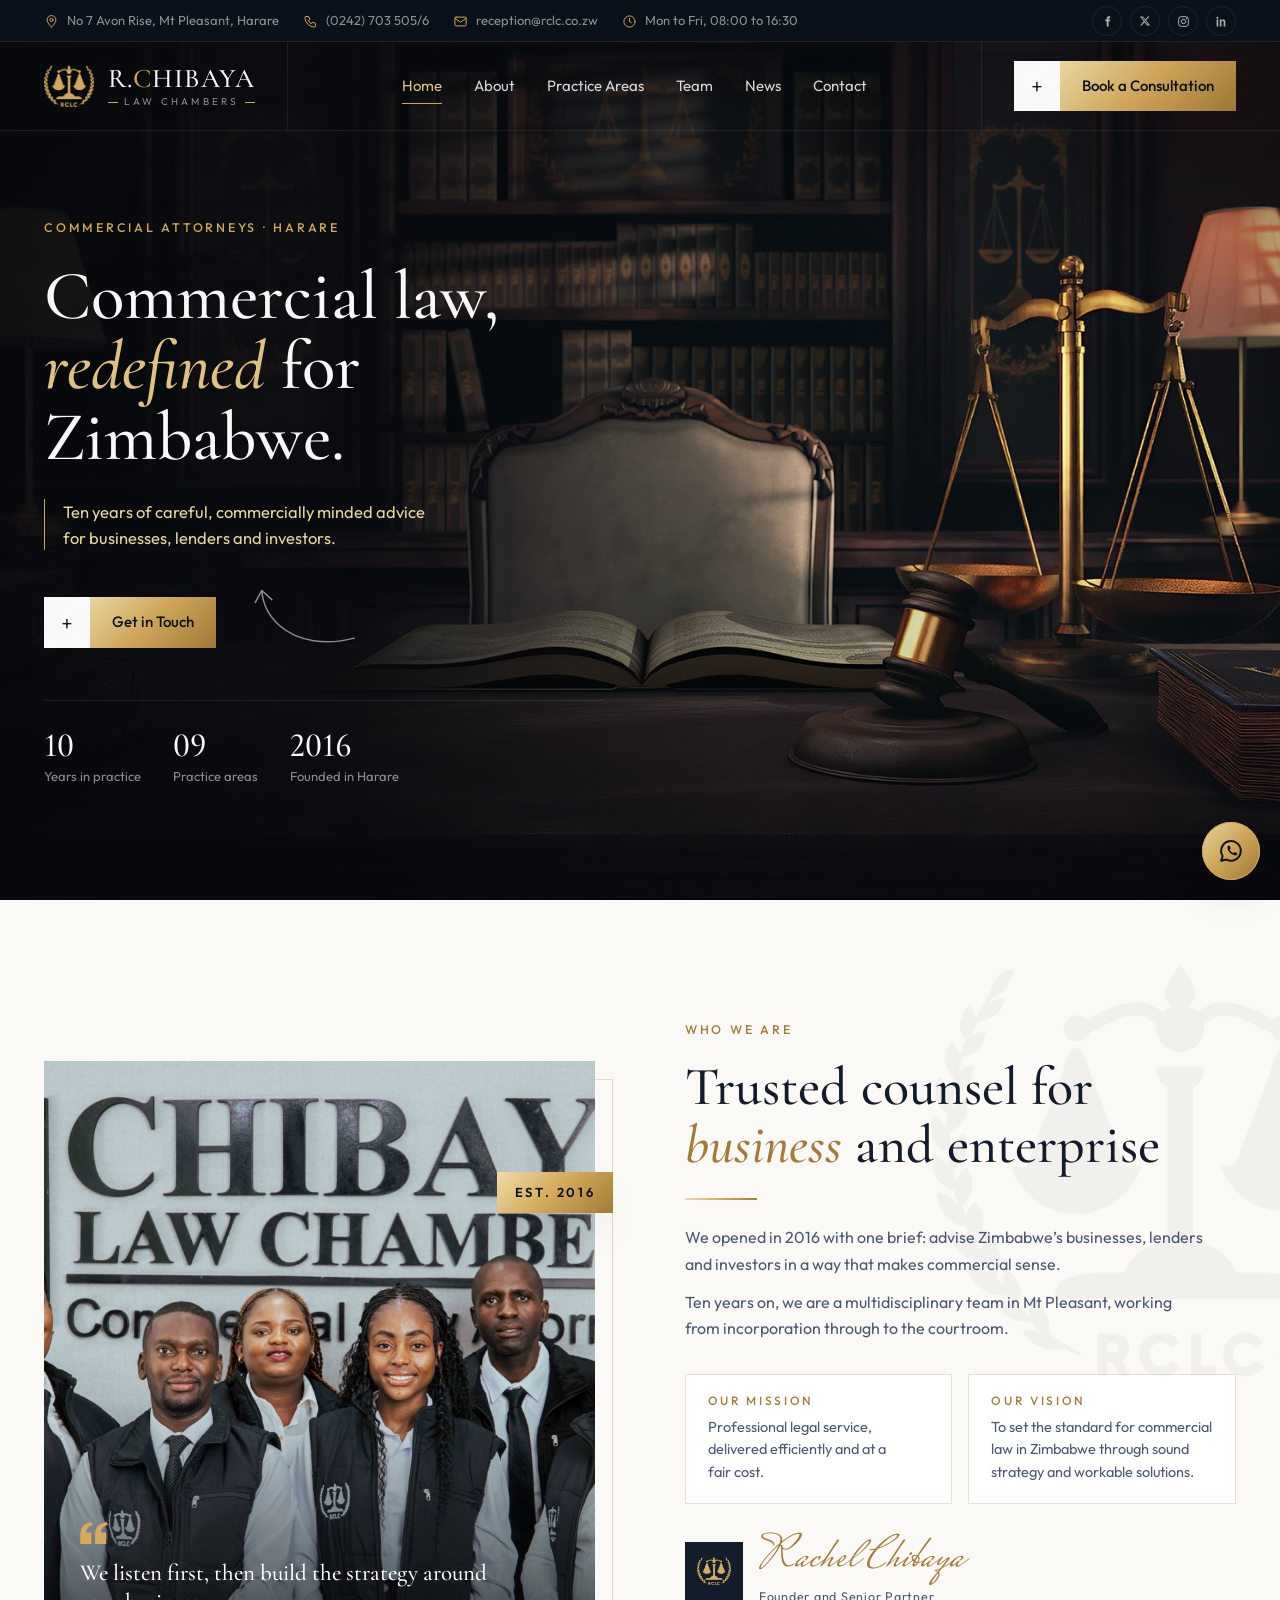
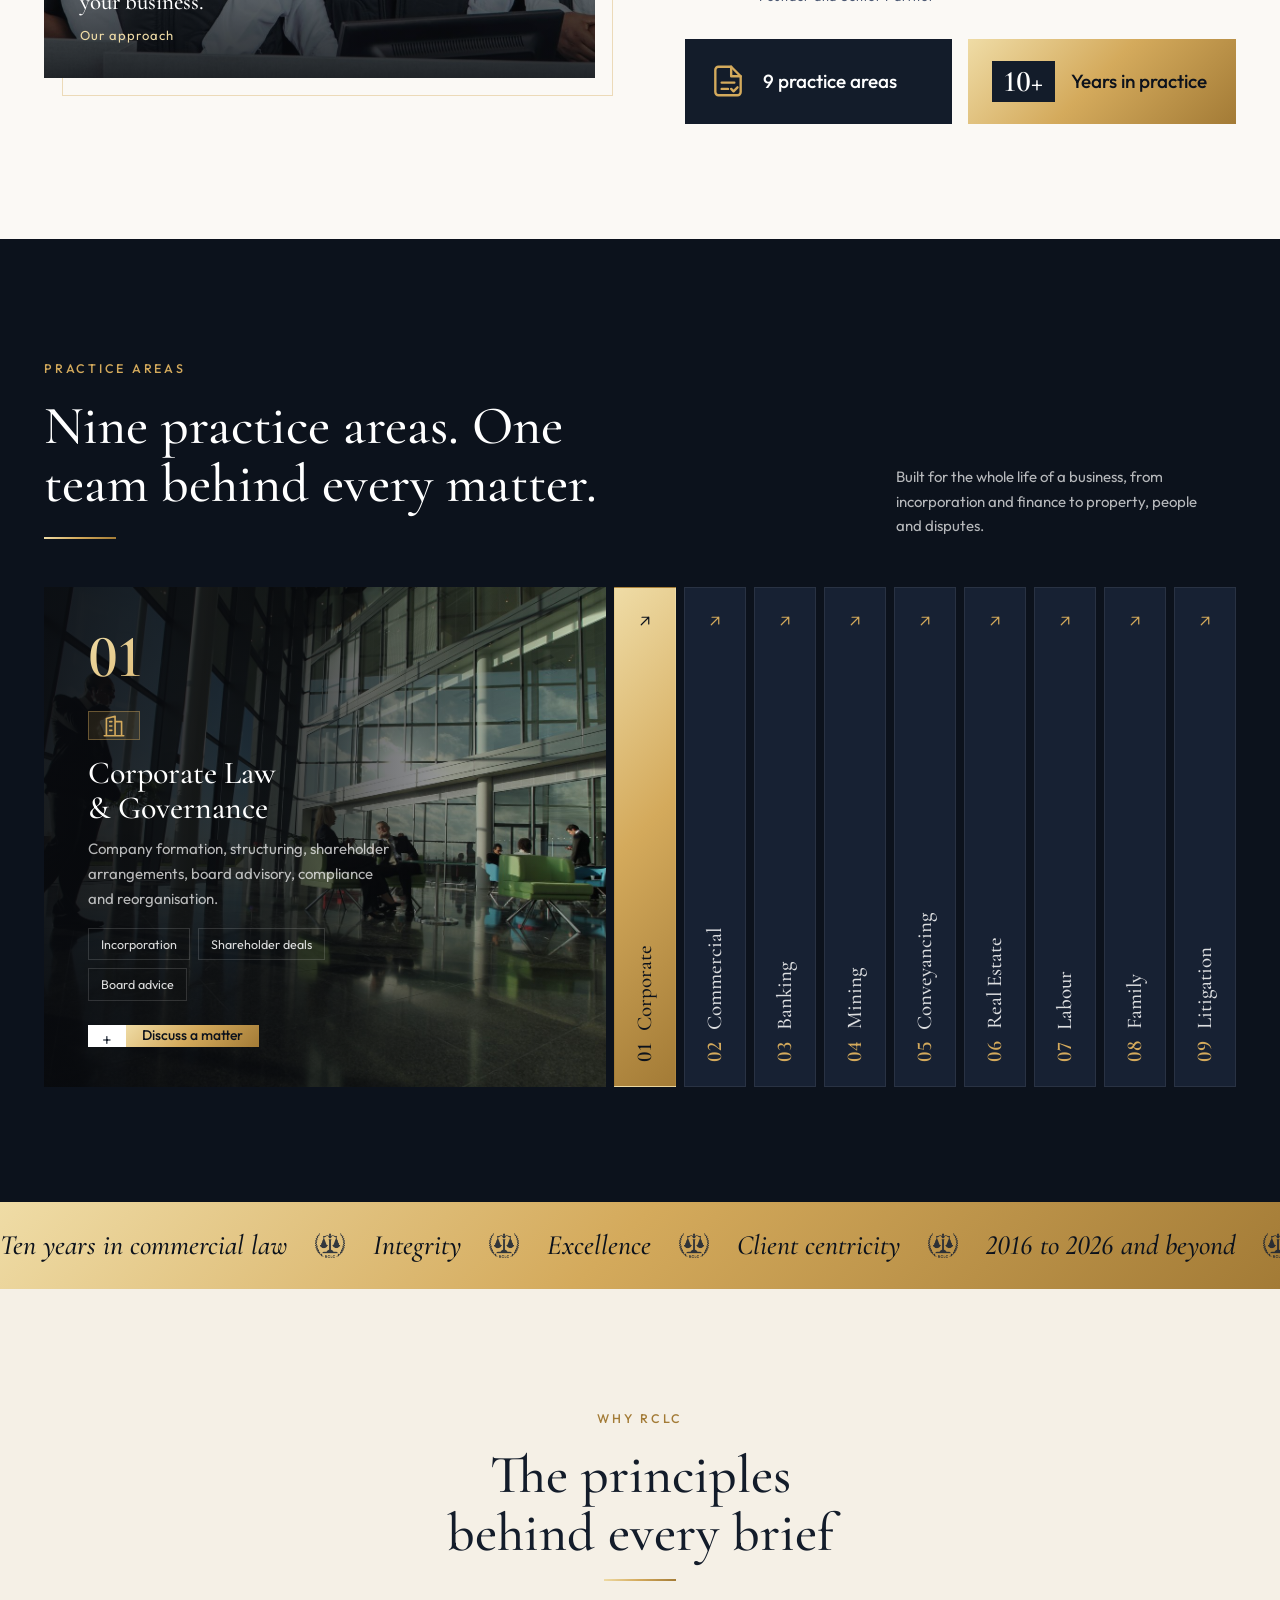
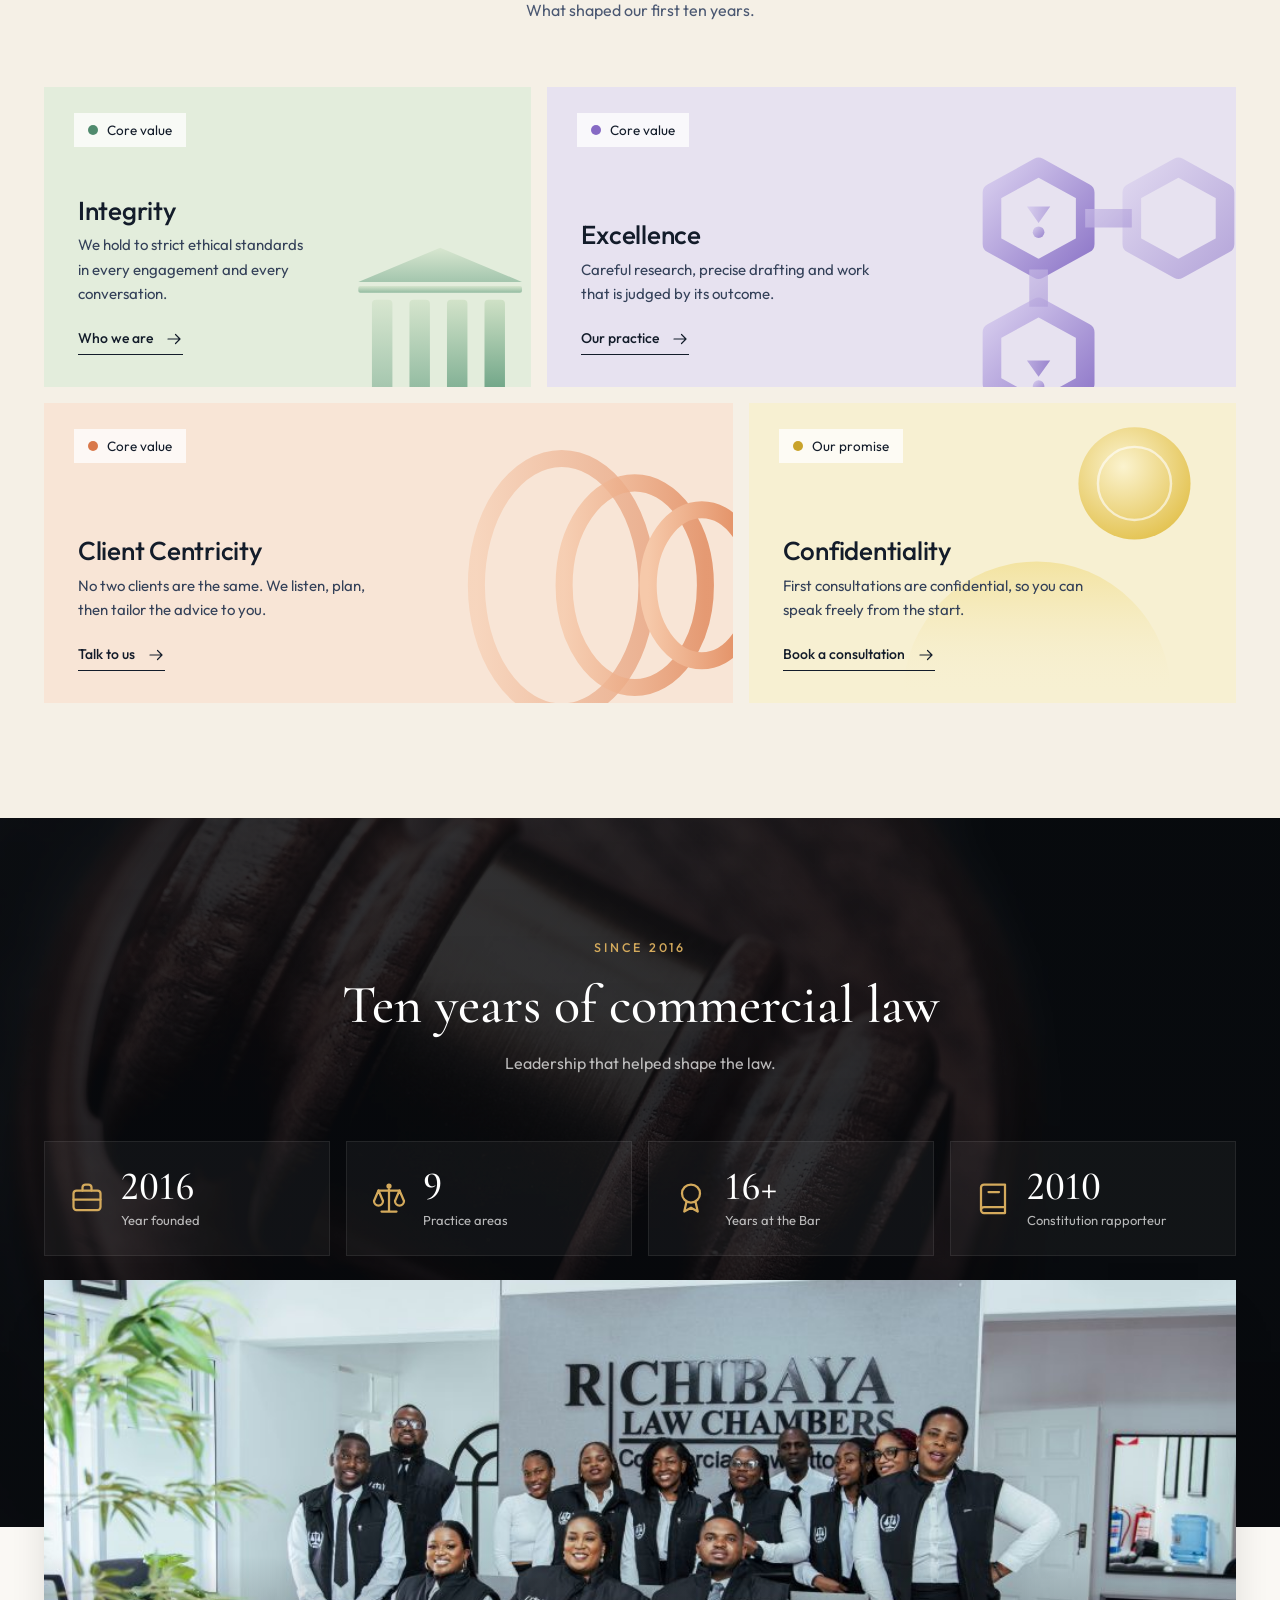
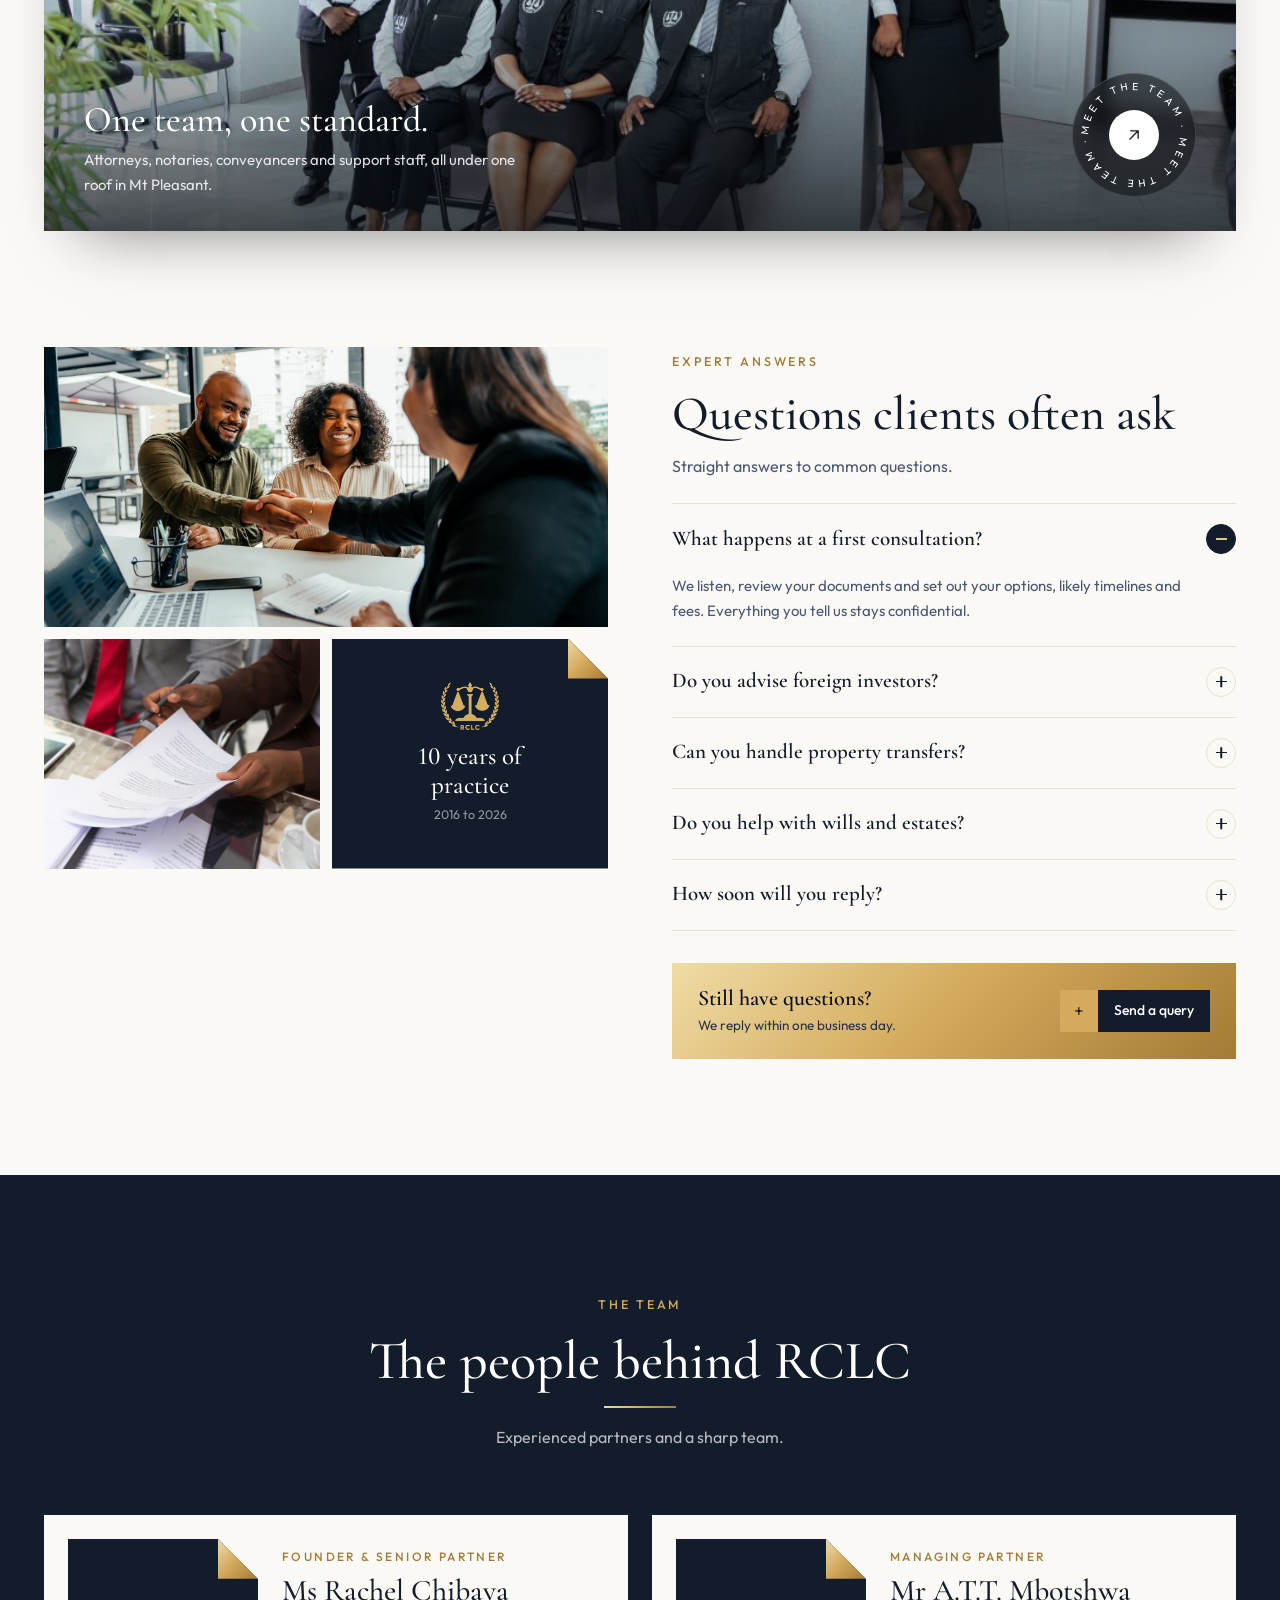
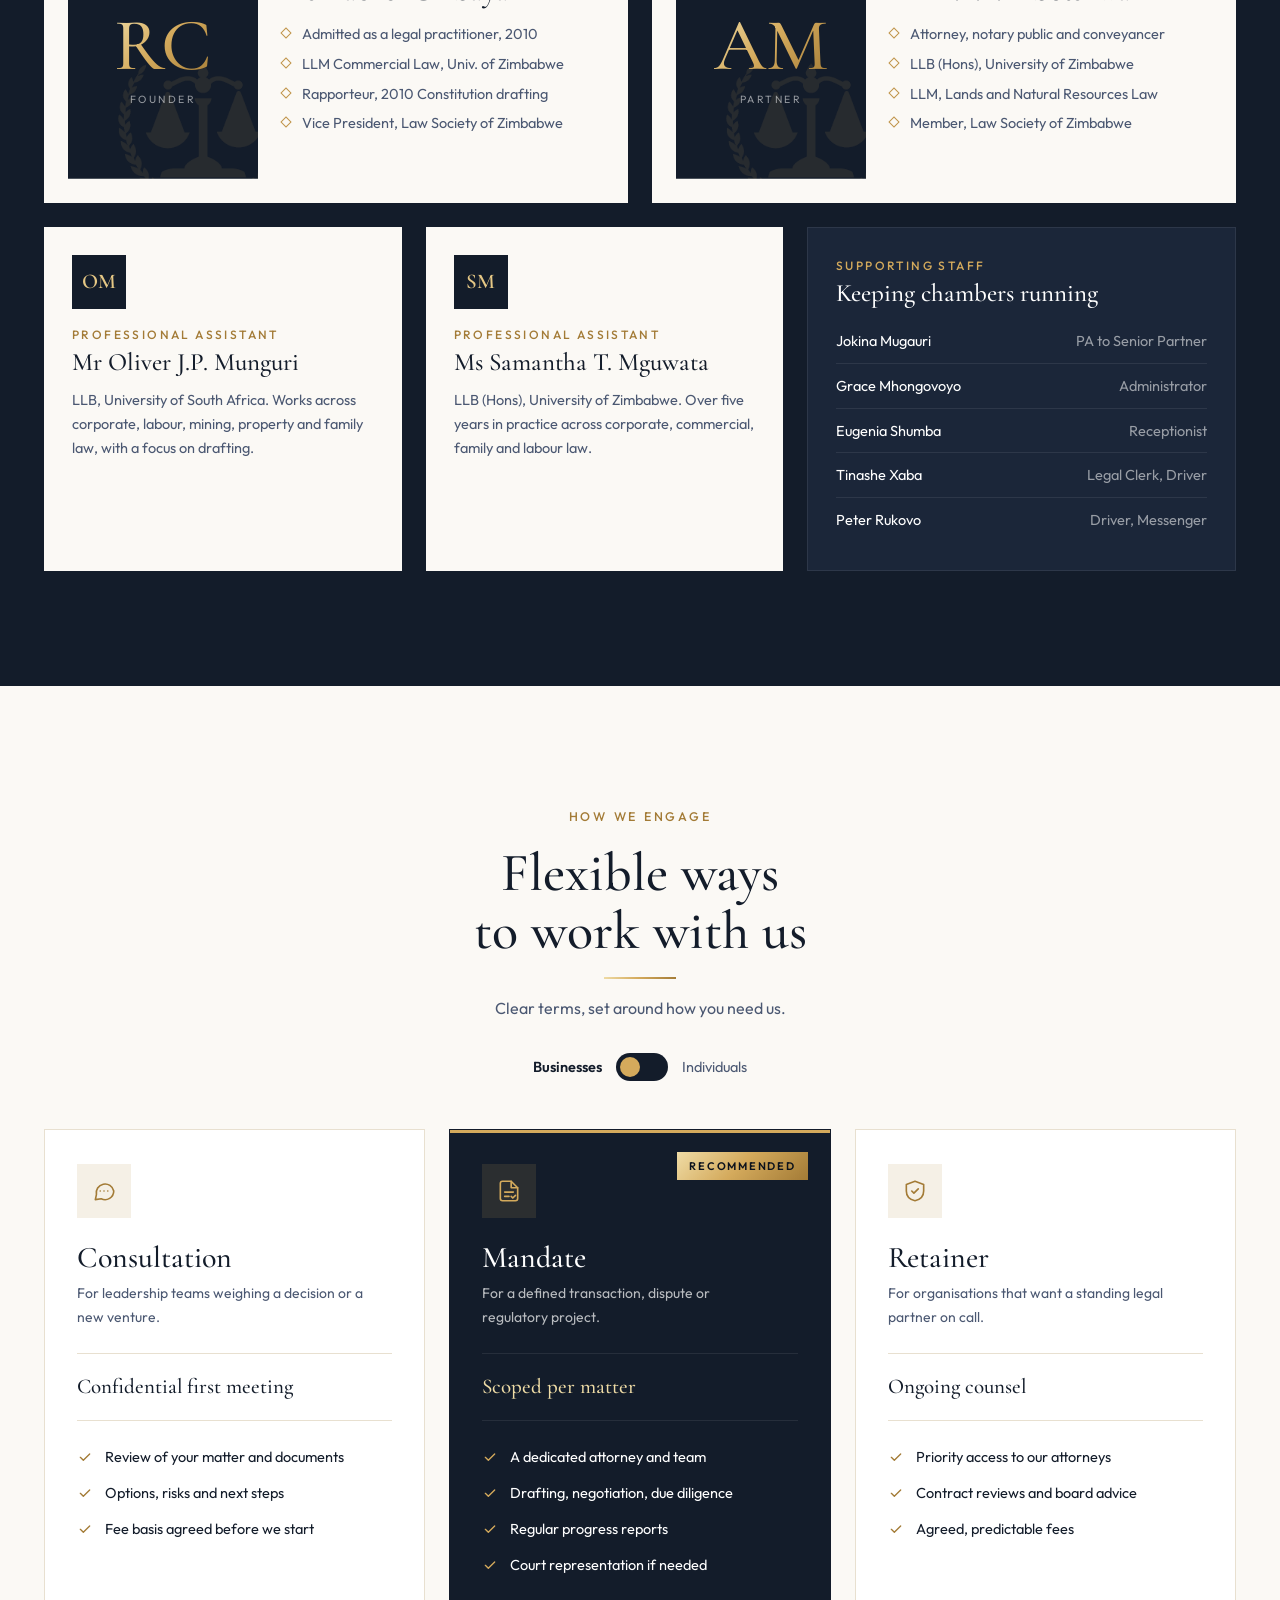
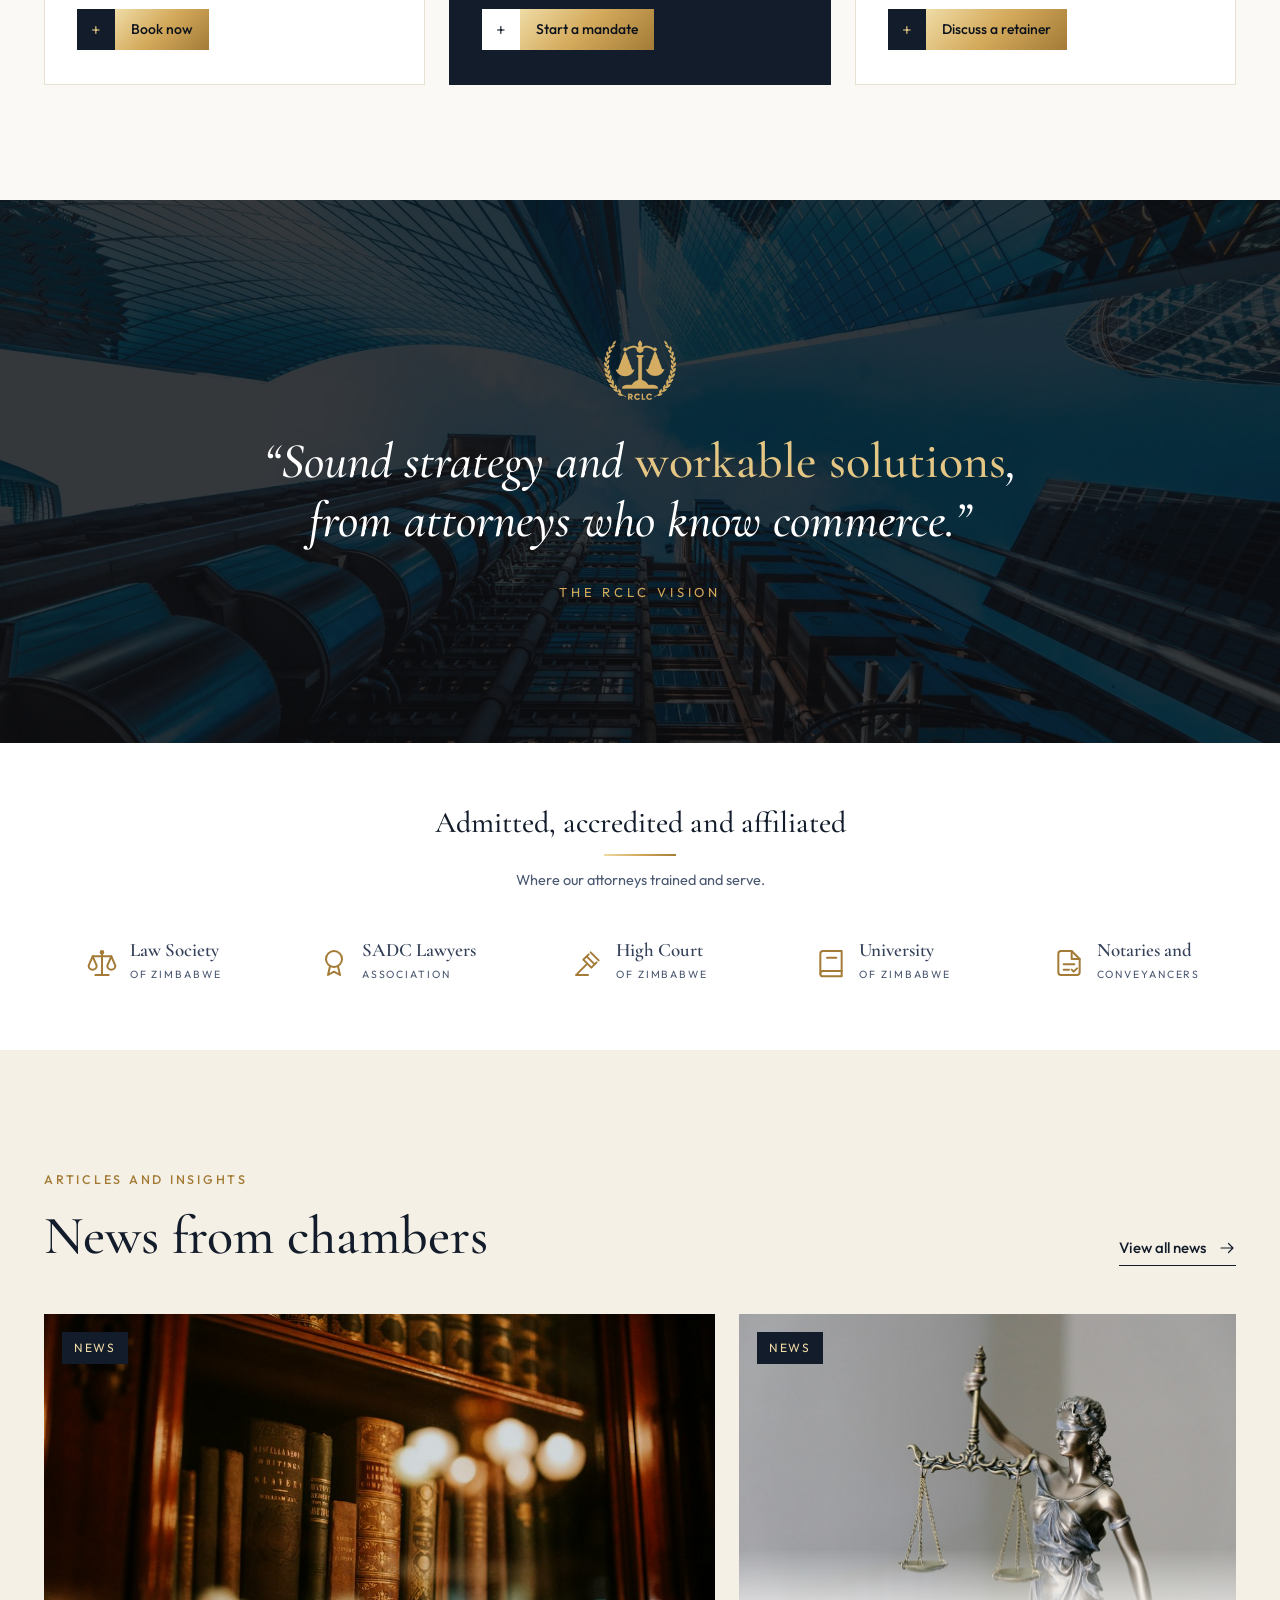
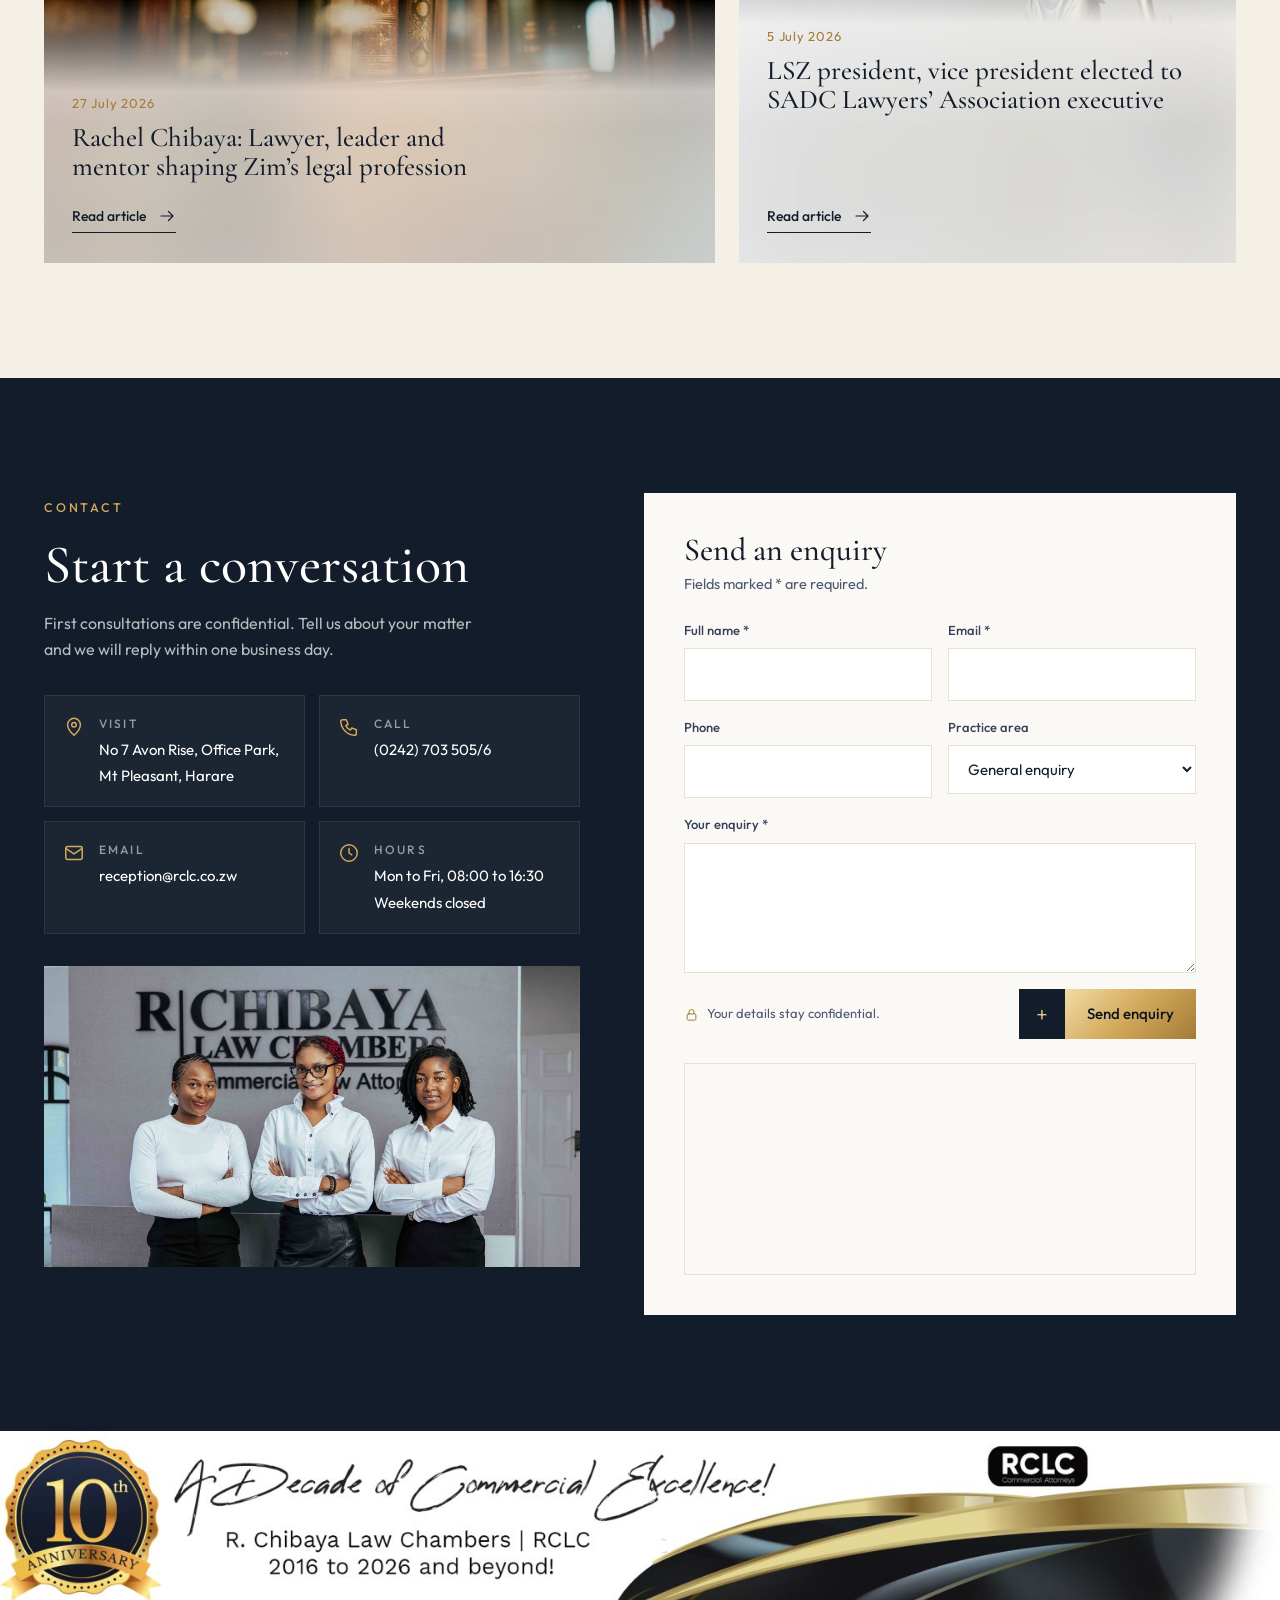
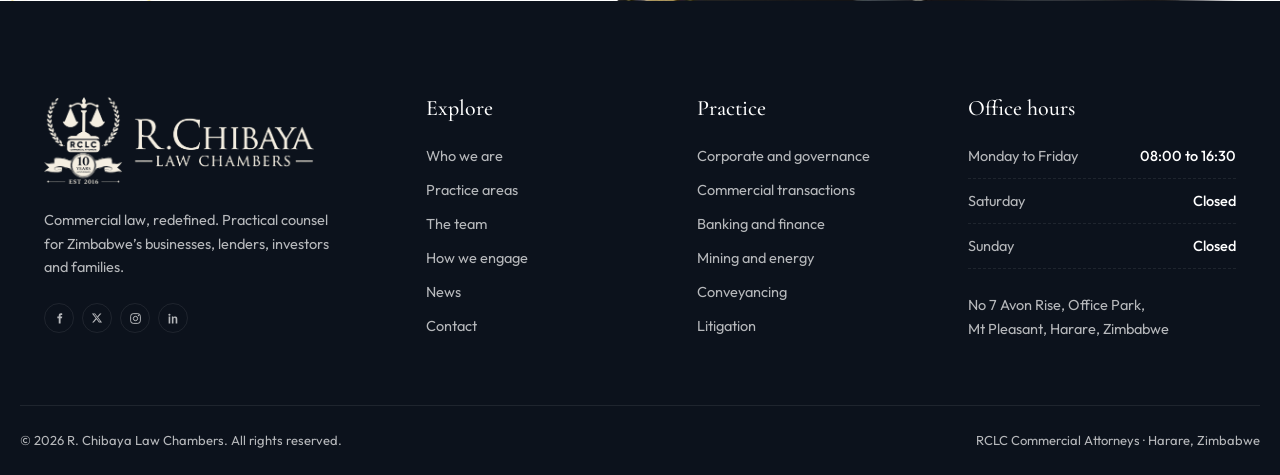
==== commit fc0086c4: "Add a page per nav link and ambient bleed on news cards - about, practice-areas, team, news and cont" ====
--- a/index.html
+++ b/index.html
@@ -13,7 +13,7 @@
   <link rel="stylesheet" href="css/fonts.css">
   <link rel="stylesheet" href="css/styles.css">
 </head>
-<body>
+<body id="top">
 
 <!-- icon set: hand-drawn inline SVG, owned by the site -->
 <svg width="0" height="0" style="position:absolute" aria-hidden="true">
@@ -68,25 +68,25 @@
 
 <header class="site-header" id="header">
   <div class="container header-grid">
-    <a href="#home" class="brand" aria-label="R. Chibaya Law Chambers, home">
+    <a href="index.html" class="brand" aria-label="R. Chibaya Law Chambers, home">
       <img src="assets/img/emblem-gold.png" alt="" width="450" height="372">
       <span class="brand-text"><strong>R.<span>C</span>HIBAYA</strong><small>LAW CHAMBERS</small></span>
     </a>
     <nav class="main-nav" id="nav" aria-label="Main">
-      <a href="#home" class="active">Home</a>
-      <a href="#about">About</a>
-      <a href="#practice">Practice Areas</a>
-      <a href="#team">Team</a>
-      <a href="#insights">News</a>
-      <a href="#contact">Contact</a>
+      <a href="index.html" class="active" aria-current="page">Home</a>
+      <a href="about.html">About</a>
+      <a href="practice-areas.html">Practice Areas</a>
+      <a href="team.html">Team</a>
+      <a href="news.html">News</a>
+      <a href="contact.html">Contact</a>
       <div class="nav-extra">
         <a href="tel:+263242703505"><svg width="16" height="16" aria-hidden="true"><use href="#i-phone"/></svg>(0242) 703 505/6</a>
         <a href="mailto:reception@rclc.co.zw"><svg width="16" height="16" aria-hidden="true"><use href="#i-mail"/></svg>reception@rclc.co.zw</a>
-        <a href="#contact" class="btn"><span class="btn-icon" aria-hidden="true">+</span><span class="btn-label">Book a Consultation</span></a>
+        <a href="contact.html#enquiry" class="btn"><span class="btn-icon" aria-hidden="true">+</span><span class="btn-label">Book a Consultation</span></a>
       </div>
     </nav>
     <div class="header-cta">
-      <a href="#contact" class="btn"><span class="btn-icon" aria-hidden="true">+</span><span class="btn-label">Book a Consultation</span></a>
+      <a href="contact.html#enquiry" class="btn"><span class="btn-icon" aria-hidden="true">+</span><span class="btn-label">Book a Consultation</span></a>
     </div>
     <button class="nav-toggle" type="button" aria-label="Open menu" aria-expanded="false" aria-controls="nav"><span></span></button>
   </div>
@@ -107,7 +107,7 @@
       <h1 class="reveal">Commercial law,<br> <em>redefined</em> for<br> Zimbabwe.</h1>
       <p class="hero-sub reveal">Ten years of careful, commercially minded advice for businesses, lenders and investors.</p>
       <div class="hero-actions reveal">
-        <a href="#contact" class="btn"><span class="btn-icon" aria-hidden="true">+</span><span class="btn-label">Get in Touch</span></a>
+        <a href="contact.html#enquiry" class="btn"><span class="btn-icon" aria-hidden="true">+</span><span class="btn-label">Get in Touch</span></a>
         <svg class="hero-arrow" viewBox="0 0 120 70" fill="none" aria-hidden="true"><path d="M116 58c-30 8-62 4-82-14C22 33 16 20 15 6M15 6l-7 13M15 6l11 10" stroke="currentColor" stroke-width="1.6" stroke-linecap="round"/></svg>
       </div>
       <div class="hero-trust reveal">
@@ -189,7 +189,7 @@
             <h3 id="pa-1-t">Corporate Law &amp; Governance</h3>
             <p>Company formation, structuring, shareholder arrangements, board advisory, compliance and reorganisation.</p>
             <div class="pa-tags"><span>Incorporation</span><span>Shareholder deals</span><span>Board advice</span></div>
-            <a href="#contact" class="btn btn--sm"><span class="btn-icon" aria-hidden="true">+</span><span class="btn-label">Discuss a matter</span></a>
+            <a href="contact.html#enquiry" class="btn btn--sm"><span class="btn-icon" aria-hidden="true">+</span><span class="btn-label">Discuss a matter</span></a>
           </div>
         </article>
         <article class="pa" id="pa-2" aria-labelledby="pa-2-t">
@@ -201,7 +201,7 @@
             <h3 id="pa-2-t">Commercial Law &amp; Transactions</h3>
             <p>We draft and negotiate joint ventures, supply and distribution agreements, and service contracts.</p>
             <div class="pa-tags"><span>Joint ventures</span><span>Distribution</span><span>Service contracts</span></div>
-            <a href="#contact" class="btn btn--sm"><span class="btn-icon" aria-hidden="true">+</span><span class="btn-label">Discuss a matter</span></a>
+            <a href="contact.html#enquiry" class="btn btn--sm"><span class="btn-icon" aria-hidden="true">+</span><span class="btn-label">Discuss a matter</span></a>
           </div>
         </article>
         <article class="pa" id="pa-3" aria-labelledby="pa-3-t">
@@ -213,7 +213,7 @@
             <h3 id="pa-3-t">Banking, Finance &amp; Investment</h3>
             <p>Loan structuring, security arrangements, due diligence, and financial and exchange control compliance.</p>
             <div class="pa-tags"><span>Loans</span><span>Security</span><span>Exchange control</span></div>
-            <a href="#contact" class="btn btn--sm"><span class="btn-icon" aria-hidden="true">+</span><span class="btn-label">Discuss a matter</span></a>
+            <a href="contact.html#enquiry" class="btn btn--sm"><span class="btn-icon" aria-hidden="true">+</span><span class="btn-label">Discuss a matter</span></a>
           </div>
         </article>
         <article class="pa" id="pa-4" aria-labelledby="pa-4-t">
@@ -225,7 +225,7 @@
             <h3 id="pa-4-t">Mining, Energy &amp; Environment</h3>
             <p>Mining rights, joint ventures and licensing, plus the regulatory and environmental duties that follow.</p>
             <div class="pa-tags"><span>Mining rights</span><span>Licensing</span><span>Environment</span></div>
-            <a href="#contact" class="btn btn--sm"><span class="btn-icon" aria-hidden="true">+</span><span class="btn-label">Discuss a matter</span></a>
+            <a href="contact.html#enquiry" class="btn btn--sm"><span class="btn-icon" aria-hidden="true">+</span><span class="btn-label">Discuss a matter</span></a>
           </div>
         </article>
         <article class="pa" id="pa-5" aria-labelledby="pa-5-t">
@@ -237,7 +237,7 @@
             <h3 id="pa-5-t">Property, Notarial &amp; Conveyancing</h3>
             <p>Transfers, notarial instruments and conveyancing that secure your title and protect your land rights.</p>
             <div class="pa-tags"><span>Transfers</span><span>Notarial deeds</span><span>Title</span></div>
-            <a href="#contact" class="btn btn--sm"><span class="btn-icon" aria-hidden="true">+</span><span class="btn-label">Discuss a matter</span></a>
+            <a href="contact.html#enquiry" class="btn btn--sm"><span class="btn-icon" aria-hidden="true">+</span><span class="btn-label">Discuss a matter</span></a>
           </div>
         </article>
         <article class="pa" id="pa-6" aria-labelledby="pa-6-t">
@@ -249,7 +249,7 @@
             <h3 id="pa-6-t">Real Estate &amp; Infrastructure</h3>
             <p>Land acquisition, project structuring, contracts and regulatory approvals for developers and financiers.</p>
             <div class="pa-tags"><span>Land</span><span>Projects</span><span>Approvals</span></div>
-            <a href="#contact" class="btn btn--sm"><span class="btn-icon" aria-hidden="true">+</span><span class="btn-label">Discuss a matter</span></a>
+            <a href="contact.html#enquiry" class="btn btn--sm"><span class="btn-icon" aria-hidden="true">+</span><span class="btn-label">Discuss a matter</span></a>
           </div>
         </article>
         <article class="pa" id="pa-7" aria-labelledby="pa-7-t">
@@ -261,7 +261,7 @@
             <h3 id="pa-7-t">Labour &amp; Employment</h3>
             <p>Employment contracts, labour compliance and disciplinary processes, and representation when disputes arise.</p>
             <div class="pa-tags"><span>Contracts</span><span>Discipline</span><span>Disputes</span></div>
-            <a href="#contact" class="btn btn--sm"><span class="btn-icon" aria-hidden="true">+</span><span class="btn-label">Discuss a matter</span></a>
+            <a href="contact.html#enquiry" class="btn btn--sm"><span class="btn-icon" aria-hidden="true">+</span><span class="btn-label">Discuss a matter</span></a>
           </div>
         </article>
         <article class="pa" id="pa-8" aria-labelledby="pa-8-t">
@@ -273,7 +273,7 @@
             <h3 id="pa-8-t">Family &amp; Inheritance</h3>
             <p>Wills, succession and estate planning, estate administration, and careful handling of family disputes.</p>
             <div class="pa-tags"><span>Wills</span><span>Estates</span><span>Family disputes</span></div>
-            <a href="#contact" class="btn btn--sm"><span class="btn-icon" aria-hidden="true">+</span><span class="btn-label">Discuss a matter</span></a>
+            <a href="contact.html#enquiry" class="btn btn--sm"><span class="btn-icon" aria-hidden="true">+</span><span class="btn-label">Discuss a matter</span></a>
           </div>
         </article>
         <article class="pa" id="pa-9" aria-labelledby="pa-9-t">
@@ -285,7 +285,7 @@
             <h3 id="pa-9-t">Civil &amp; Commercial Litigation</h3>
             <p>Contract claims, debt recovery, shareholder conflicts and regulatory matters, prepared thoroughly and argued firmly.</p>
             <div class="pa-tags"><span>Claims</span><span>Debt recovery</span><span>Shareholders</span></div>
-            <a href="#contact" class="btn btn--sm"><span class="btn-icon" aria-hidden="true">+</span><span class="btn-label">Discuss a matter</span></a>
+            <a href="contact.html#enquiry" class="btn btn--sm"><span class="btn-icon" aria-hidden="true">+</span><span class="btn-label">Discuss a matter</span></a>
           </div>
         </article>
       </div>
@@ -333,7 +333,7 @@
         </svg>
         <h3>Integrity</h3>
         <p>We hold to strict ethical standards in every engagement and every conversation.</p>
-        <a href="#about" class="link-arrow">Who we are <svg width="18" height="18" aria-hidden="true"><use href="#i-arrow"/></svg></a>
+        <a href="about.html" class="link-arrow">Who we are <svg width="18" height="18" aria-hidden="true"><use href="#i-arrow"/></svg></a>
       </article>
 
       <article class="vcard reveal">
@@ -350,7 +350,7 @@
         </svg>
         <h3>Excellence</h3>
         <p>Careful research, precise drafting and work that is judged by its outcome.</p>
-        <a href="#practice" class="link-arrow">Our practice <svg width="18" height="18" aria-hidden="true"><use href="#i-arrow"/></svg></a>
+        <a href="practice-areas.html" class="link-arrow">Our practice <svg width="18" height="18" aria-hidden="true"><use href="#i-arrow"/></svg></a>
       </article>
 
       <article class="vcard reveal">
@@ -365,7 +365,7 @@
         </svg>
         <h3>Client Centricity</h3>
         <p>No two clients are the same. We listen, plan, then tailor the advice to you.</p>
-        <a href="#contact" class="link-arrow">Talk to us <svg width="18" height="18" aria-hidden="true"><use href="#i-arrow"/></svg></a>
+        <a href="contact.html#enquiry" class="link-arrow">Talk to us <svg width="18" height="18" aria-hidden="true"><use href="#i-arrow"/></svg></a>
       </article>
 
       <article class="vcard reveal">
@@ -381,7 +381,7 @@
         </svg>
         <h3>Confidentiality</h3>
         <p>First consultations are confidential, so you can speak freely from the start.</p>
-        <a href="#contact" class="link-arrow">Book a consultation <svg width="18" height="18" aria-hidden="true"><use href="#i-arrow"/></svg></a>
+        <a href="contact.html#enquiry" class="link-arrow">Book a consultation <svg width="18" height="18" aria-hidden="true"><use href="#i-arrow"/></svg></a>
       </article>
     </div>
   </div>
@@ -407,7 +407,7 @@
         <h3>One team, one standard.</h3>
         <p>Attorneys, notaries, conveyancers and support staff, all under one roof in Mt Pleasant.</p>
       </div>
-      <a href="#team" class="spin-badge" aria-label="Meet the team">
+      <a href="team.html" class="spin-badge" aria-label="Meet the team">
         <svg class="ring" viewBox="0 0 124 124" aria-hidden="true"><defs><path id="ringPath" d="M62 62m-46 0a46 46 0 1 1 92 0a46 46 0 1 1-92 0"/></defs><text><textPath href="#ringPath" textLength="286" lengthAdjust="spacing">Meet the team · Meet the team ·</textPath></text></svg>
         <span class="core"><svg width="20" height="20" aria-hidden="true"><use href="#i-up-right"/></svg></span>
       </a>
@@ -452,7 +452,7 @@
       </div>
       <div class="query-bar reveal">
         <div><strong>Still have questions?</strong><span>We reply within one business day.</span></div>
-        <a href="#contact" class="btn btn--dark btn--sm"><span class="btn-icon" aria-hidden="true">+</span><span class="btn-label">Send a query</span></a>
+        <a href="contact.html#enquiry" class="btn btn--dark btn--sm"><span class="btn-icon" aria-hidden="true">+</span><span class="btn-label">Send a query</span></a>
       </div>
     </div>
   </div>
@@ -550,7 +550,7 @@
           <li><svg width="16" height="16" aria-hidden="true"><use href="#i-check"/></svg>Options, risks and next steps</li>
           <li><svg width="16" height="16" aria-hidden="true"><use href="#i-check"/></svg>Fee basis agreed before we start</li>
         </ul>
-        <a href="#contact" class="btn btn--ink btn--sm"><span class="btn-icon" aria-hidden="true">+</span><span class="btn-label">Book now</span></a>
+        <a href="contact.html#enquiry" class="btn btn--ink btn--sm"><span class="btn-icon" aria-hidden="true">+</span><span class="btn-label">Book now</span></a>
       </article>
       <article class="plan plan--featured reveal">
         <span class="flag">Recommended</span>
@@ -564,7 +564,7 @@
           <li><svg width="16" height="16" aria-hidden="true"><use href="#i-check"/></svg>Regular progress reports</li>
           <li><svg width="16" height="16" aria-hidden="true"><use href="#i-check"/></svg>Court representation if needed</li>
         </ul>
-        <a href="#contact" class="btn btn--sm"><span class="btn-icon" aria-hidden="true">+</span><span class="btn-label">Start a mandate</span></a>
+        <a href="contact.html#enquiry" class="btn btn--sm"><span class="btn-icon" aria-hidden="true">+</span><span class="btn-label">Start a mandate</span></a>
       </article>
       <article class="plan reveal">
         <span class="plan-ic"><svg width="26" height="26" aria-hidden="true"><use href="#i-shield"/></svg></span>
@@ -576,7 +576,7 @@
           <li data-aud data-biz="Contract reviews and board advice" data-ind="Estate planning and regular reviews"><svg width="16" height="16" aria-hidden="true"><use href="#i-check"/></svg>Contract reviews and board advice</li>
           <li><svg width="16" height="16" aria-hidden="true"><use href="#i-check"/></svg>Agreed, predictable fees</li>
         </ul>
-        <a href="#contact" class="btn btn--ink btn--sm"><span class="btn-icon" aria-hidden="true">+</span><span class="btn-label">Discuss a retainer</span></a>
+        <a href="contact.html#enquiry" class="btn btn--ink btn--sm"><span class="btn-icon" aria-hidden="true">+</span><span class="btn-label">Discuss a retainer</span></a>
       </article>
     </div>
   </div>
@@ -592,7 +592,7 @@
 </section>
 
 <!-- ============ CREDENTIALS (white) ============ -->
-<section class="creds" aria-labelledby="creds-t">
+<section class="creds" id="credentials" aria-labelledby="creds-t">
   <div class="container">
     <h2 class="reveal" id="creds-t">Admitted, accredited and affiliated</h2>
     <div class="rule reveal"></div>
@@ -615,10 +615,11 @@
         <span class="eyebrow reveal">Articles and insights</span>
         <h2 class="reveal">News from chambers</h2>
       </div>
-      <a href="https://www.rclc.co.zw/articles-insights/" target="_blank" rel="noopener" class="link-arrow reveal">View all news <svg width="18" height="18" aria-hidden="true"><use href="#i-arrow"/></svg></a>
+      <a href="news.html" class="link-arrow reveal">View all news <svg width="18" height="18" aria-hidden="true"><use href="#i-arrow"/></svg></a>
     </div>
     <div class="posts">
       <article class="post reveal">
+        <img class="post-ambient" src="assets/img/law-books.jpg" alt="" aria-hidden="true" loading="lazy" width="1000" height="667">
         <a class="post-img" href="https://www.rclc.co.zw/articles-insights/" target="_blank" rel="noopener" tabindex="-1" aria-hidden="true"><img src="assets/img/law-books.jpg" alt="" loading="lazy" width="1000" height="667"><span class="cat">News</span></a>
         <div class="post-body">
           <time datetime="2026-07-27">27 July 2026</time>
@@ -627,6 +628,7 @@
         </div>
       </article>
       <article class="post post--side reveal">
+        <img class="post-ambient" src="assets/img/justice-statue.jpg" alt="" aria-hidden="true" loading="lazy" width="1000" height="667">
         <a class="post-img" href="https://www.rclc.co.zw/articles-insights/" target="_blank" rel="noopener" tabindex="-1" aria-hidden="true"><img src="assets/img/justice-statue.jpg" alt="" loading="lazy" width="1000" height="667"><span class="cat">News</span></a>
         <div class="post-body">
           <time datetime="2026-07-05">5 July 2026</time>
@@ -706,23 +708,23 @@
     <div>
       <h4>Explore</h4>
       <ul>
-        <li><a href="#about">Who we are</a></li>
-        <li><a href="#practice">Practice areas</a></li>
-        <li><a href="#team">The team</a></li>
-        <li><a href="#engage">How we engage</a></li>
-        <li><a href="#insights">News</a></li>
-        <li><a href="#contact">Contact</a></li>
+        <li><a href="about.html">Who we are</a></li>
+        <li><a href="practice-areas.html">Practice areas</a></li>
+        <li><a href="team.html">The team</a></li>
+        <li><a href="practice-areas.html#engage">How we engage</a></li>
+        <li><a href="news.html">News</a></li>
+        <li><a href="contact.html">Contact</a></li>
       </ul>
     </div>
     <div>
       <h4>Practice</h4>
       <ul>
-        <li><a href="#pa-1" data-pa="0">Corporate and governance</a></li>
-        <li><a href="#pa-2" data-pa="1">Commercial transactions</a></li>
-        <li><a href="#pa-3" data-pa="2">Banking and finance</a></li>
-        <li><a href="#pa-4" data-pa="3">Mining and energy</a></li>
-        <li><a href="#pa-5" data-pa="4">Conveyancing</a></li>
-        <li><a href="#pa-9" data-pa="8">Litigation</a></li>
+        <li><a href="practice-areas.html#pa-1" data-pa="0">Corporate and governance</a></li>
+        <li><a href="practice-areas.html#pa-2" data-pa="1">Commercial transactions</a></li>
+        <li><a href="practice-areas.html#pa-3" data-pa="2">Banking and finance</a></li>
+        <li><a href="practice-areas.html#pa-4" data-pa="3">Mining and energy</a></li>
+        <li><a href="practice-areas.html#pa-5" data-pa="4">Conveyancing</a></li>
+        <li><a href="practice-areas.html#pa-9" data-pa="8">Litigation</a></li>
       </ul>
     </div>
     <div>
@@ -745,7 +747,7 @@
   <span class="wa-label" aria-hidden="true">Chat with us</span>
   <span class="wa-btn"><svg width="28" height="28" aria-hidden="true"><use href="#i-wa"/></svg></span>
 </a>
-<a href="#home" class="to-top" id="toTop" aria-label="Back to top"><svg width="20" height="20" style="transform:rotate(-90deg)" aria-hidden="true"><use href="#i-arrow"/></svg></a>
+<a href="#top" class="to-top" id="toTop" aria-label="Back to top"><svg width="20" height="20" style="transform:rotate(-90deg)" aria-hidden="true"><use href="#i-arrow"/></svg></a>
 
 <script src="js/main.js" defer></script>
 </body>
--- a/css/styles.css
+++ b/css/styles.css
@@ -64,7 +64,8 @@
   --gold-grad: linear-gradient(135deg, var(--gold-200) 0%, var(--gold-400) 48%, var(--gold-600) 100%);
   --ambient-mask: linear-gradient(to bottom, transparent 34%, #000 70%);   /* black shows, transparent hides */
   --cover-fade: linear-gradient(to bottom, #000 76%, transparent 100%);
-  --ambient-strength: .35;   /* .25 in the recipe; nudged up because the card ground is near-black */
+  --ambient-strength: .35;
+  --ambient-strength-light: .3;   /* light cards show the tint more readily */   /* .25 in the recipe; nudged up because the card ground is near-black */
 
   /* ---- type: one job per family ---- */
   --font-display: "Cormorant Garamond", "Times New Roman", serif;       /* headings, numerals */
@@ -309,6 +310,41 @@
 .hero-trust div { font-size: var(--fs-xs); color: var(--on-dark-55); line-height: 1.3; white-space: nowrap; }
 .hero-trust strong { display: block; font-family: var(--font-display); font-variant-numeric: lining-nums; font-size: clamp(26px, 4svh, 34px); font-weight: 500; color: var(--on-dark-100); }
 @keyframes spin { to { transform: rotate(360deg); } }
+
+/* ==========================================================================
+   Page header (inner pages): a shorter photographic band, copy low left
+   ========================================================================== */
+.page-hero {
+  position: relative; isolation: isolate; overflow: hidden; display: flex; align-items: flex-end;
+  min-height: clamp(400px, 58svh, 580px);
+  padding: calc(var(--topbar-h) + var(--header-h) + var(--s-7)) 0 clamp(40px, 7svh, 72px);
+  background: var(--navy-950); color: var(--on-dark-100);
+}
+.page-hero-media { position: absolute; inset: 0; z-index: -2; }
+.page-hero-media img { width: 100%; height: 100%; object-fit: cover; }
+.page-hero::before {   /* scrim for contrast only */
+  content: ""; position: absolute; inset: 0; z-index: -1;
+  background:
+    linear-gradient(90deg, rgba(var(--scrim-rgb), .92) 0%, rgba(var(--scrim-rgb), .78) 38%, rgba(var(--scrim-rgb), .3) 72%, rgba(var(--scrim-rgb), .12) 100%),
+    linear-gradient(180deg, rgba(var(--scrim-rgb), .6) 0%, transparent 35%),
+    linear-gradient(0deg, rgba(var(--scrim-rgb), .55) 0%, transparent 40%);
+}
+.page-hero h1 { font-size: clamp(42px, 5.6vw, 72px); line-height: 1.04; max-width: 760px; margin-top: var(--s-4); }
+.page-hero p { max-width: 520px; margin-top: var(--s-4); color: var(--on-dark-85); font-size: 17px; }
+.crumbs { display: flex; align-items: center; gap: var(--s-3); font-size: var(--fs-eyebrow); letter-spacing: var(--tracking-wide); text-transform: uppercase; color: var(--gold-300); white-space: nowrap; }
+.crumbs a { color: var(--on-dark-70); transition: color var(--dur-hover); }
+.crumbs span[aria-hidden] { color: var(--gold-a40); }
+@media (hover: hover) { .crumbs a:hover { color: var(--gold-200); } }
+
+/* ==========================================================================
+   Closing call to action (inner pages)
+   ========================================================================== */
+.cta-band { background: var(--navy-950); padding: clamp(64px, 8vw, 96px) 0; border-top: 1px solid var(--line-dark); }
+.cta-grid { display: flex; justify-content: space-between; align-items: flex-end; gap: var(--s-6); flex-wrap: wrap; }
+.cta-band h2 { font-size: var(--fs-h2); margin-top: var(--s-3); }
+.cta-actions { display: flex; align-items: center; gap: var(--s-6); flex-wrap: wrap; }
+.cta-actions .link-arrow { color: var(--on-dark-85); }
+.faq.ground-alt { background: var(--stone-100); }
 
 /* ==========================================================================
    About (light ground)
@@ -654,11 +690,16 @@
 .insights-head { display: flex; justify-content: space-between; align-items: flex-end; gap: var(--s-6); margin-bottom: var(--s-7); }
 .insights-head h2 { font-size: var(--fs-h2); margin-top: var(--s-4); }
 .posts { display: grid; grid-template-columns: 1.35fr 1fr; gap: var(--s-5); }
-.post { border-radius: var(--corner); overflow: hidden; background: var(--stone-0); display: flex; flex-direction: column; transition: transform var(--dur-hover) var(--ease), box-shadow var(--dur-hover) var(--ease); }
-.post-img { aspect-ratio: 16 / 9; overflow: hidden; position: relative; display: block; }
-.post-img img { width: 100%; height: 100%; object-fit: cover; transition: transform var(--dur-hover) var(--ease); }
+.post { position: relative; isolation: isolate; border-radius: var(--corner); overflow: hidden; background: var(--stone-0); display: flex; flex-direction: column; transition: transform var(--dur-hover) var(--ease), box-shadow var(--dur-hover) var(--ease); }
+.post-ambient {   /* same bleed as the practice cards, tuned for a light card */
+  position: absolute; inset: 0; z-index: 0; width: 100%; height: 100%; object-fit: cover; pointer-events: none;
+  transform: scale(1.25); filter: blur(40px) saturate(1.5); opacity: var(--ambient-strength-light);
+  -webkit-mask-image: var(--ambient-mask); mask-image: var(--ambient-mask);
+}
+.post-img { aspect-ratio: 16 / 9; overflow: hidden; position: relative; z-index: 1; display: block; }
+.post-img img { width: 100%; height: 100%; object-fit: cover; transition: transform var(--dur-hover) var(--ease); -webkit-mask-image: var(--cover-fade); mask-image: var(--cover-fade); }
 .cat { position: absolute; top: 18px; left: 18px; background: var(--navy-900); color: var(--gold-200); font-size: 12px; letter-spacing: .14em; text-transform: uppercase; padding: 6px 12px; border-radius: var(--corner); }
-.post-body { padding: 26px 28px 30px; display: flex; flex-direction: column; flex: 1; }
+.post-body { position: relative; z-index: 1; margin-top: calc(var(--s-5) * -1); padding: 26px 28px 30px; display: flex; flex-direction: column; flex: 1; }
 .post-body time { font-size: var(--fs-xs); color: var(--gold-600); letter-spacing: .06em; }
 .post-body h3 { font-size: 27px; margin: var(--s-2) 0 var(--s-5); }
 .post-body .link-arrow { margin-top: auto; align-self: flex-start; font-size: 14px; }
@@ -890,6 +931,15 @@
   .footer-brand img { width: 220px; }
 }
 
+@media (max-width: 1024px) {
+  .page-hero::before { background: linear-gradient(0deg, rgba(var(--scrim-rgb), .94) 0%, rgba(var(--scrim-rgb), .7) 45%, rgba(var(--scrim-rgb), .35) 75%, rgba(var(--scrim-rgb), .6) 100%); }
+}
+@media (max-width: 720px) {
+  .page-hero { min-height: clamp(380px, 62svh, 520px); }
+  .page-hero p { font-size: 15.5px; }
+  .cta-grid { align-items: flex-start; }
+}
+
 @media (max-width: 720px) and (orientation: portrait) {
   .hero-media { background-image: url("../assets/video/hero-portrait.jpg"); background-position: center; }
   .hero-video { object-position: center; }
